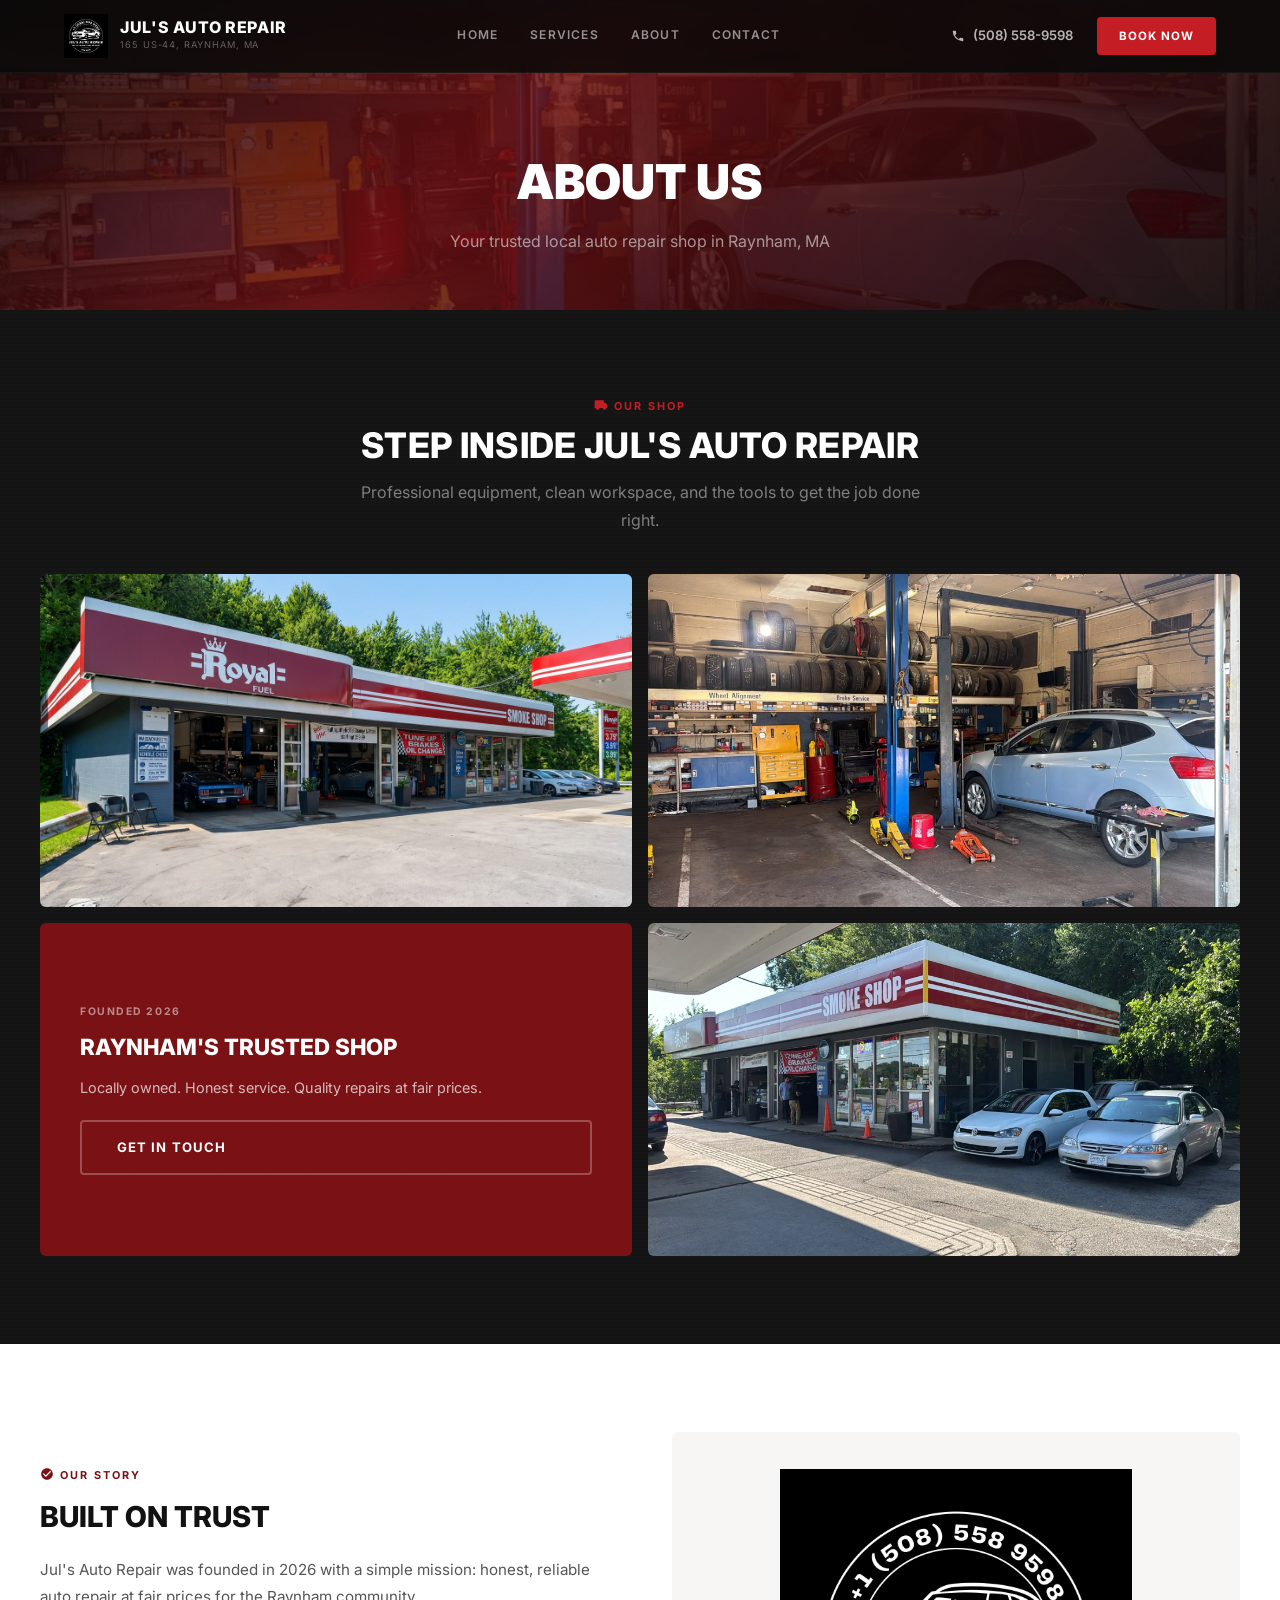
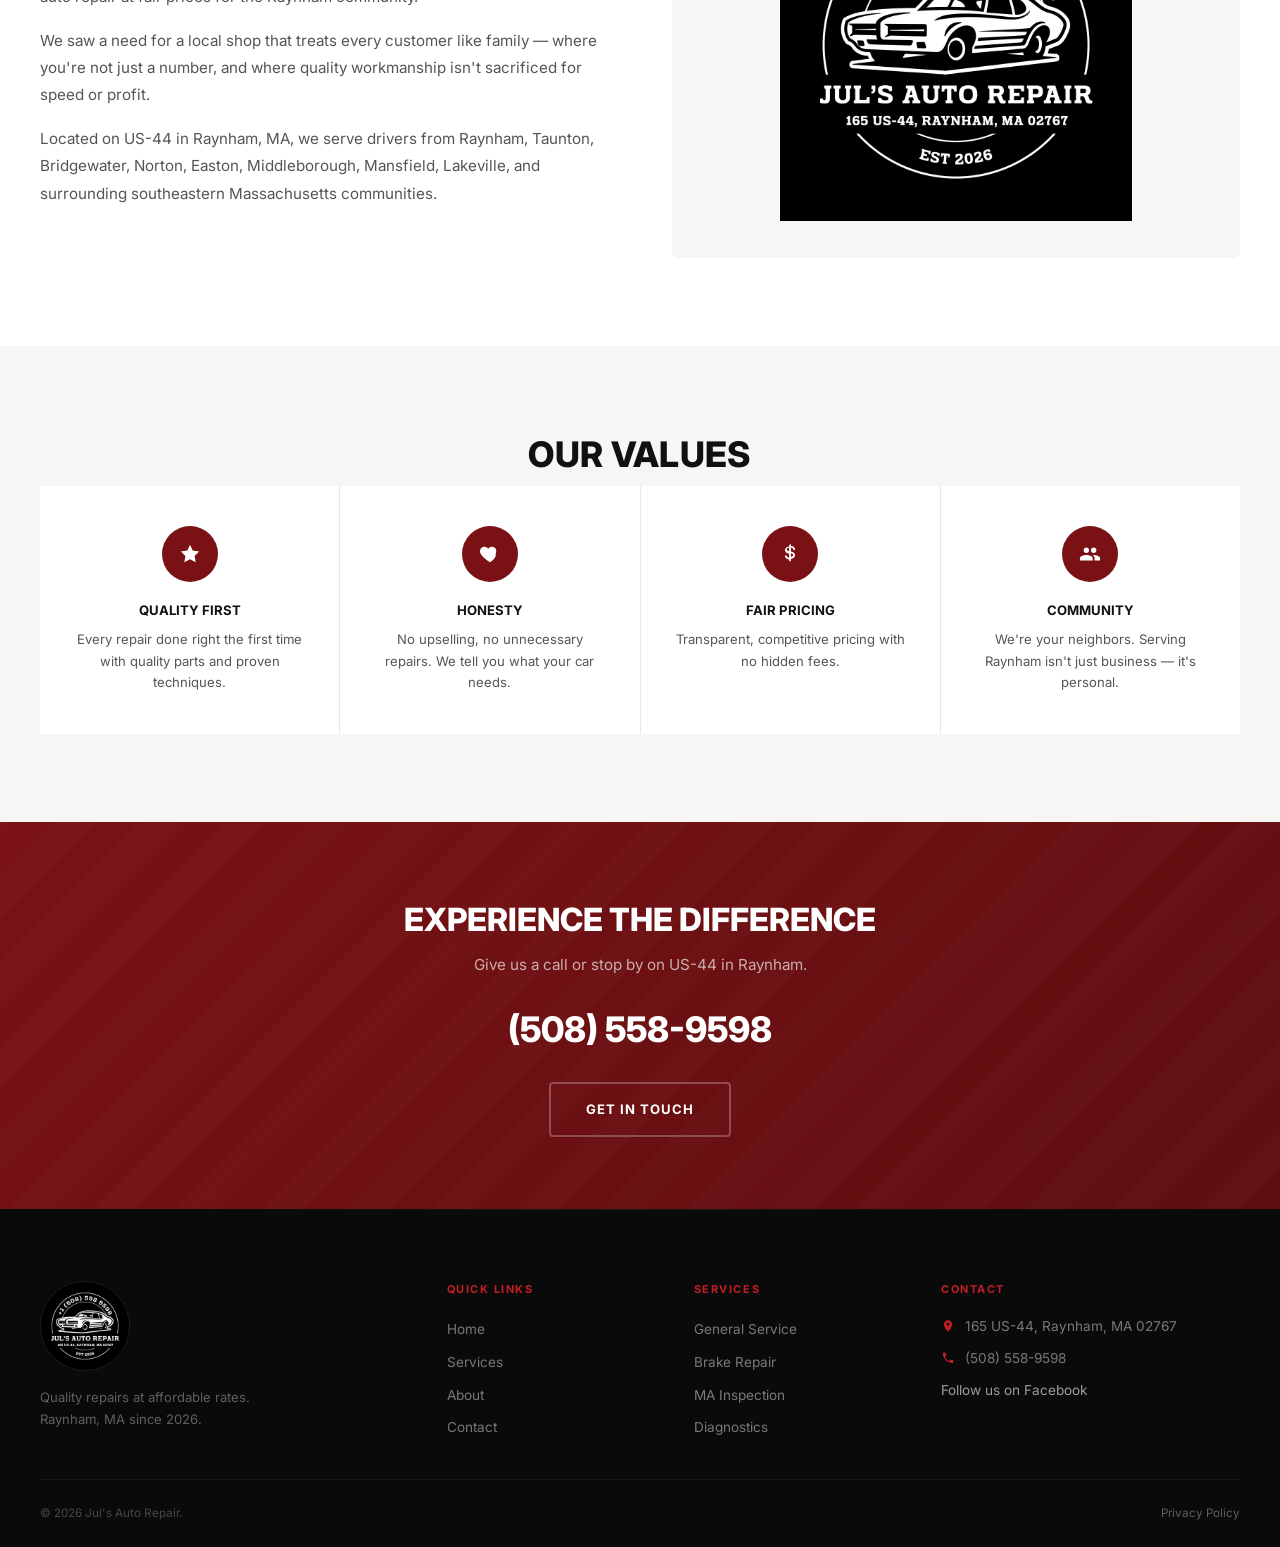
==== about.html @ 2173b18b "Major overhaul: premium hero with parallax+counters, garage vibes, rich animations, top-notch SEO wi" ====
<!DOCTYPE html>
<html lang="en">
<head>
  <meta charset="UTF-8">
  <meta name="viewport" content="width=device-width, initial-scale=1.0">
  <title>About Jul's Auto Repair — Locally Owned Auto Shop in Raynham, MA</title>
  <meta name="description" content="Meet Jul's Auto Repair — a locally owned auto repair shop in Raynham, MA. Quality workmanship, honest pricing, and dedicated service for Raynham, Taunton, Bridgewater & surrounding communities.">
  <meta name="robots" content="index, follow">
  <link rel="canonical" href="https://julsauto.com/about.html">
  <meta property="og:title" content="About Jul's Auto Repair — Locally Owned Auto Shop in Raynham, MA">
  <meta property="og:description" content="Locally owned auto repair shop in Raynham, MA. Quality workmanship, honest pricing, dedicated service.">
  <meta property="og:type" content="website">
  <meta property="og:url" content="https://julsauto.com/about.html">
  <meta property="og:image" content="https://julsauto.com/img/og-image.jpg">
  <link rel="stylesheet" href="css/style.css">
  <link rel="icon" type="image/png" sizes="32x32" href="img/favicon-32.png">
  <link rel="icon" type="image/png" sizes="512x512" href="img/favicon-512.png">
  <link rel="apple-touch-icon" href="img/apple-touch-icon.png">
</head>
<body>

<header class="hdr" id="hdr">
  <div class="hdr-in">
    <a href="/" class="hdr-logo">
      <img src="img/logo-simple.png" alt="Jul's Auto Repair — trusted auto repair shop in Raynham, MA">
      <div class="hdr-logo-text">
        <span class="hdr-logo-name">Jul's Auto Repair</span>
        <span class="hdr-logo-loc">165 US-44, Raynham, MA</span>
      </div>
    </a>
    <nav class="hdr-nav" id="nav"><a href="/">Home</a><a href="services.html">Services</a><a href="about.html">About</a><a href="contact.html">Contact</a></nav>
    <div class="hdr-right">
      <a href="tel:+15085589598" class="hdr-phone"><svg viewBox="0 0 24 24"><path d="M6.62 10.79a15.05 15.05 0 006.59 6.59l2.2-2.2a1 1 0 011.01-.24 11.36 11.36 0 003.58.57 1 1 0 011 1V20a1 1 0 01-1 1A17 17 0 013 4a1 1 0 011-1h3.5a1 1 0 011 1 11.36 11.36 0 00.57 3.58 1 1 0 01-.25 1.01l-2.2 2.2z"/></svg>(508) 558-9598</a>
      <a href="contact.html" class="hdr-cta">Book Now</a>
    </div>
    <button class="mob" id="mob" aria-label="Menu"><span></span><span></span><span></span></button>
  </div>
</header>

<section class="pg-hero"><div class="pg-hero-c"><h1>About Us</h1><p>Your trusted local auto repair shop in Raynham, MA</p></div></section>

<section class="sec sec-garage">
  <div class="sec-in">
    <span class="sec-label reveal" style="text-align:center;display:block"><svg viewBox="0 0 24 24" fill="currentColor" width="14" height="14" style="vertical-align:-2px;margin-right:6px"><path d="M20 8h-3V4H3c-1.1 0-2 .9-2 2v11h2c0 1.66 1.34 3 3 3s3-1.34 3-3h6c0 1.66 1.34 3 3 3s3-1.34 3-3h2v-5l-3-4z"/></svg>Our Shop</span>
    <h2 class="sec-t reveal" style="text-align:center;color:#fff">Step Inside Jul's Auto Repair</h2>
    <p class="sec-p reveal" style="text-align:center;margin-left:auto;margin-right:auto;color:rgba(255,255,255,.45)">Professional equipment, clean workspace, and the tools to get the job done right.</p>
    <div class="garage-showcase reveal" style="margin-top:2rem">
      <div class="garage-img"><img src="img/shop.png" alt="Jul's Auto Repair exterior — storefront on US-44 in Raynham, MA"></div>
      <div class="garage-img"><img src="img/interior.png" alt="Jul's Auto Repair interior — professional service bays with hydraulic lifts"></div>
      <div class="garage-card">
        <span class="garage-card-tag">Founded 2026</span>
        <h3>Raynham's Trusted Shop</h3>
        <p>Locally owned. Honest service. Quality repairs at fair prices.</p>
        <a href="contact.html" class="btn btn-w">Get in Touch</a>
      </div>
      <div class="garage-img"><img src="img/shop2.png" alt="Jul's Auto Repair customer service counter"></div>
    </div>
  </div>
</section>

<section class="sec">
  <div class="sec-in">
    <div class="abt-story">
      <div class="reveal">
        <span class="sec-label"><svg viewBox="0 0 24 24" fill="currentColor" width="14" height="14" style="vertical-align:-2px;margin-right:6px"><path d="M12 2C6.48 2 2 6.48 2 12s4.48 10 10 10 10-4.48 10-10S17.52 2 12 2zm-2 15l-5-5 1.41-1.41L10 14.17l7.59-7.59L19 8l-9 9z"/></svg>Our Story</span>
        <h2 style="font-size:1.8rem;font-weight:800;margin-bottom:1rem;text-transform:uppercase">Built on Trust</h2>
        <p>Jul's Auto Repair was founded in 2026 with a simple mission: honest, reliable auto repair at fair prices for the Raynham community.</p>
        <p>We saw a need for a local shop that treats every customer like family — where you're not just a number, and where quality workmanship isn't sacrificed for speed or profit.</p>
        <p>Located on US-44 in Raynham, MA, we serve drivers from Raynham, Taunton, Bridgewater, Norton, Easton, Middleborough, Mansfield, Lakeville, and surrounding southeastern Massachusetts communities.</p>
      </div>
      <div class="abt-img reveal"><img src="img/logo-simple.png" alt="Jul's Auto Repair Logo" style="opacity:1"></div>
    </div>
  </div>
</section>

<section class="sec sec-cr">
  <div class="sec-in">
    <h2 class="sec-t" style="text-align:center">Our Values</h2>
    <div class="vals">
      <div class="val reveal"><div class="val-ic"><svg viewBox="0 0 24 24" fill="currentColor"><path d="M12 2l2.9 6.26L22 9.27l-5 4.87 1.18 6.86L12 17.77l-6.18 3.23L7 14.14 2 9.27l7.1-1.01z"/></svg></div><h3>Quality First</h3><p>Every repair done right the first time with quality parts and proven techniques.</p></div>
      <div class="val reveal"><div class="val-ic"><svg viewBox="0 0 24 24" fill="currentColor"><path d="M12 21s-7.5-4.6-10.2-9.3C.2 8.6 1.5 5 5 4.2c2-.45 3.9.4 5 2.1 1.1-1.7 3-2.55 5-2.1 3.5.8 4.8 4.4 3.2 7.5C19.5 16.4 12 21 12 21z"/></svg></div><h3>Honesty</h3><p>No upselling, no unnecessary repairs. We tell you what your car needs.</p></div>
      <div class="val reveal"><div class="val-ic"><svg viewBox="0 0 24 24" fill="currentColor"><path d="M12 1a1 1 0 011 1v1.06c2.6.32 4.5 1.75 4.5 3.69 0 .55-.45 1-1 1s-1-.45-1-1c0-.9-1.08-1.7-2.5-1.94v4.4c2.6.5 4.5 1.9 4.5 4.04 0 2.24-2.1 3.7-4.5 4.03V19a1 1 0 01-2 0v-1.06c-2.6-.32-4.5-1.75-4.5-3.69a1 1 0 012 0c0 .9 1.08 1.7 2.5 1.94v-4.4c-2.6-.5-4.5-1.9-4.5-4.04C6.5 5.5 8.6 4.05 11 3.72V2.75c0-.42.34-.75.75-.75zm-1 4.03c-1.42.24-2.5 1.03-2.5 1.94 0 .87.9 1.5 2.5 1.87zm2 6.06v3.81c1.42-.24 2.5-1.03 2.5-1.94 0-.87-.9-1.5-2.5-1.87z"/></svg></div><h3>Fair Pricing</h3><p>Transparent, competitive pricing with no hidden fees.</p></div>
      <div class="val reveal"><div class="val-ic"><svg viewBox="0 0 24 24" fill="currentColor"><path d="M16 11c1.66 0 3-1.34 3-3s-1.34-3-3-3-3 1.34-3 3 1.34 3 3 3zm-8 0c1.66 0 3-1.34 3-3S9.66 5 8 5 5 6.34 5 8s1.34 3 3 3zm0 2c-2.33 0-7 1.17-7 3.5V19h14v-2.5c0-2.33-4.67-3.5-7-3.5zm8 0c-.29 0-.62.02-.97.05 1.16.84 1.97 1.97 1.97 3.45V19h6v-2.5c0-2.33-4.67-3.5-7-3.5z"/></svg></div><h3>Community</h3><p>We're your neighbors. Serving Raynham isn't just business — it's personal.</p></div>
    </div>
  </div>
</section>

<section class="cta">
  <h2>Experience the Difference</h2>
  <p>Give us a call or stop by on US-44 in Raynham.</p>
  <a href="tel:+15085589598" class="cta-tel">(508) 558-9598</a><br>
  <a href="contact.html" class="btn btn-w">Get in Touch</a>
</section>

<footer class="ftr">
  <div class="ftr-in">
    <div class="ftr-brand"><img src="img/logo-simple.png" alt="Jul's Auto Repair — trusted auto repair shop in Raynham, MA" style="height:90px;width:auto;margin-bottom:1rem"><p>Quality repairs at affordable rates. Raynham, MA since 2026.</p></div>
    <div class="ftr-col"><h4>Quick Links</h4><ul><li><a href="/">Home</a></li><li><a href="services.html">Services</a></li><li><a href="about.html">About</a></li><li><a href="contact.html">Contact</a></li></ul></div>
    <div class="ftr-col"><h4>Services</h4><ul><li><a href="services.html#general-service">General Service</a></li><li><a href="services.html#brakes">Brake Repair</a></li><li><a href="services.html#inspection">MA Inspection</a></li><li><a href="services.html#diagnostics">Diagnostics</a></li></ul></div>
    <div class="ftr-col"><h4>Contact</h4>
      <div class="ftr-info"><svg viewBox="0 0 24 24"><path d="M12 2C8.13 2 5 5.13 5 9c0 5.25 7 13 7 13s7-7.75 7-13c0-3.87-3.13-7-7-7zm0 9.5a2.5 2.5 0 110-5 2.5 2.5 0 010 5z"/></svg><span>165 US-44, Raynham, MA 02767</span></div>
      <div class="ftr-info"><svg viewBox="0 0 24 24"><path d="M6.62 10.79a15.05 15.05 0 006.59 6.59l2.2-2.2a1 1 0 011.01-.24 11.36 11.36 0 003.58.57 1 1 0 011 1V20a1 1 0 01-1 1A17 17 0 013 4a1 1 0 011-1h3.5a1 1 0 011 1 11.36 11.36 0 00.57 3.58 1 1 0 01-.25 1.01l-2.2 2.2z"/></svg><span><a href="tel:+15085589598">(508) 558-9598</a></span></div>
      <div class="ftr-info"><a href="https://www.facebook.com/share/1HEaFSoUfP/?mibextid=wwXIfr" target="_blank" rel="noopener" style="color:rgba(255,255,255,.6);text-decoration:none;font-size:.85rem">Follow us on Facebook</a></div>
    </div>
  </div>
  <div class="ftr-btm"><span>&copy; 2026 Jul's Auto Repair.</span><a href="privacy.html">Privacy Policy</a></div>
</footer>
<script src="js/main.js"></script>
</body>
</html>
---- css/style.css ----
@import url('https://fonts.googleapis.com/css2?family=Inter:wght@400;500;600;700;800;900&display=swap');

*,*::before,*::after{margin:0;padding:0;box-sizing:border-box}
html{scroll-behavior:smooth;scroll-padding-top:72px}
body{font-family:'Inter',-apple-system,BlinkMacSystemFont,'Segoe UI',sans-serif;color:#111;line-height:1.6;-webkit-font-smoothing:antialiased;background:#fff}

:root{
  --m:#7A1215;
  --md:#5E0E10;
  --ml:#C41E24;
  --bl:#0A0A0A;
  --w:#FFFFFF;
  --cr:#F7F6F4;
  --gy:#E8E8E8;
  --t1:#111111;
  --t2:#555555;
  --t3:#888888;
}

img{max-width:100%;height:auto;display:block}
a{color:inherit;text-decoration:none}
ul{list-style:none}

/* ── ANIMATIONS ── */
@keyframes fadeUp{from{opacity:0;transform:translateY(28px)}to{opacity:1;transform:translateY(0)}}
@keyframes fadeIn{from{opacity:0}to{opacity:1}}
@keyframes heroSlideUp{from{opacity:0;transform:translateY(40px)}to{opacity:1;transform:translateY(0)}}

.anim-in{opacity:0;transform:translateY(40px);animation:heroSlideUp .8s cubic-bezier(.16,1,.3,1) forwards}
.anim-in:nth-child(1){animation-delay:.2s}
.anim-in:nth-child(2){animation-delay:.35s}
.anim-in:nth-child(3){animation-delay:.5s}
.anim-in:nth-child(4){animation-delay:.65s}
.anim-in:nth-child(5){animation-delay:.8s}

.reveal{opacity:0;transform:translateY(32px);transition:opacity .8s cubic-bezier(.16,1,.3,1),transform .8s cubic-bezier(.16,1,.3,1)}
.reveal.in{opacity:1;transform:translateY(0)}
.svc-list .svc-row.reveal:nth-child(1),.safe-grid .safe-card.reveal:nth-child(1),.svc-grid .svc-card.reveal:nth-child(1),.why-grid .why-card.reveal:nth-child(1),.vals .val.reveal:nth-child(1){transition-delay:0ms}
.svc-list .svc-row.reveal:nth-child(2),.safe-grid .safe-card.reveal:nth-child(2),.svc-grid .svc-card.reveal:nth-child(2),.why-grid .why-card.reveal:nth-child(2),.vals .val.reveal:nth-child(2){transition-delay:80ms}
.svc-list .svc-row.reveal:nth-child(3),.safe-grid .safe-card.reveal:nth-child(3),.svc-grid .svc-card.reveal:nth-child(3),.why-grid .why-card.reveal:nth-child(3),.vals .val.reveal:nth-child(3){transition-delay:160ms}
.svc-list .svc-row.reveal:nth-child(4),.safe-grid .safe-card.reveal:nth-child(4),.svc-grid .svc-card.reveal:nth-child(4),.why-grid .why-card.reveal:nth-child(4),.vals .val.reveal:nth-child(4){transition-delay:240ms}
.svc-list .svc-row.reveal:nth-child(5),.svc-grid .svc-card.reveal:nth-child(5){transition-delay:320ms}
.svc-list .svc-row.reveal:nth-child(6),.svc-grid .svc-card.reveal:nth-child(6){transition-delay:400ms}
.svc-list .svc-row.reveal:nth-child(7),.svc-grid .svc-card.reveal:nth-child(7){transition-delay:480ms}
.svc-grid .svc-card.reveal:nth-child(8){transition-delay:560ms}
.svc-grid .svc-card.reveal:nth-child(9){transition-delay:640ms}
.svc-grid .svc-card.reveal:nth-child(10){transition-delay:720ms}
.area.reveal:nth-child(n){transition-delay:calc(var(--i,0)*60ms)}

/* ── SECTION DIVIDER ── */
.sec-divider{width:100%;height:1px;background:linear-gradient(90deg,transparent 0%,var(--ml) 50%,transparent 100%);opacity:.15}

/* ── HEADER ── */
.hdr{position:fixed;top:0;left:0;right:0;z-index:1000;background:rgba(10,10,10,.9);backdrop-filter:blur(16px) saturate(180%);border-bottom:1px solid rgba(255,255,255,.04);transition:all .4s cubic-bezier(.4,0,.2,1)}
.hdr.scrolled{background:rgba(10,10,10,.97);box-shadow:0 4px 30px rgba(0,0,0,.5);border-bottom-color:rgba(255,255,255,.06)}
.hdr-in{max-width:1200px;margin:0 auto;padding:0 1.5rem;display:flex;align-items:center;justify-content:space-between;height:72px}
.hdr-logo{display:flex;align-items:center;gap:.75rem;text-decoration:none}
.hdr-logo img{height:44px;width:auto}
.hdr-logo-text{display:flex;flex-direction:column}
.hdr-logo-name{font-size:1rem;font-weight:800;color:var(--w);text-transform:uppercase;letter-spacing:.04em;line-height:1.1}
.hdr-logo-loc{font-size:.58rem;color:rgba(255,255,255,.35);text-transform:uppercase;letter-spacing:.1em;margin-top:2px}
.hdr-nav{display:flex;align-items:center;gap:2rem}
.hdr-nav a{position:relative;color:rgba(255,255,255,.55);font-size:.75rem;font-weight:600;text-transform:uppercase;letter-spacing:.1em;transition:color .25s;padding-bottom:2px;text-decoration:none}
.hdr-nav a::after{content:'';position:absolute;left:0;bottom:0;width:0;height:1.5px;background:var(--ml);transition:width .3s ease}
.hdr-nav a:hover{color:var(--w)}
.hdr-nav a:hover::after{width:100%}
.hdr-right{display:flex;align-items:center;gap:1.5rem}
.hdr-phone{display:flex;align-items:center;gap:.5rem;color:rgba(255,255,255,.7);font-weight:600;font-size:.82rem;transition:color .25s;text-decoration:none}
.hdr-phone:hover{color:var(--w)}
.hdr-phone svg{width:14px;height:14px;fill:currentColor}
.hdr-cta{background:var(--ml);color:var(--w);padding:.6rem 1.4rem;border-radius:4px;font-size:.72rem;font-weight:700;text-transform:uppercase;letter-spacing:.08em;text-decoration:none;transition:all .25s;position:relative;overflow:hidden}
.hdr-cta::before{content:'';position:absolute;top:0;left:-100%;width:100%;height:100%;background:linear-gradient(90deg,transparent,rgba(255,255,255,.15),transparent);transition:left .5s}
.hdr-cta:hover{background:#a8181d;box-shadow:0 4px 20px rgba(196,30,36,.4)}
.hdr-cta:hover::before{left:100%}
.mob{display:none;background:none;border:none;cursor:pointer;padding:.5rem}
.mob span{display:block;width:22px;height:2px;background:var(--w);margin:5px 0;transition:.3s}

/* ── HERO ── */
.hero{position:relative;min-height:100vh;display:flex;flex-direction:column;justify-content:center;padding:120px 1.5rem 0;overflow:hidden}
.hero-bg{position:absolute;inset:0;z-index:0}
.hero-overlay{position:absolute;inset:0;z-index:1;background:linear-gradient(100deg,rgba(10,10,10,.96) 0%,rgba(10,10,10,.9) 35%,rgba(10,10,10,.5) 65%,rgba(10,10,10,.3) 100%)}
.hero-c{position:relative;z-index:2;max-width:1200px;margin:0 auto;width:100%;display:grid;grid-template-columns:1.2fr 1fr;gap:4rem;align-items:center}
.hero-tag{display:inline-flex;align-items:center;gap:.5rem;font-size:.68rem;font-weight:700;text-transform:uppercase;letter-spacing:.2em;color:var(--ml);margin-bottom:1.25rem;padding:.45rem .9rem;border:1px solid rgba(196,30,36,.25);border-radius:2px;background:rgba(196,30,36,.06)}
.hero-tag svg{color:#22c55e}
.hero h1{font-size:clamp(3rem,6vw,4.8rem);font-weight:900;text-transform:uppercase;line-height:.92;color:var(--w);margin-bottom:1.5rem;letter-spacing:-.03em}
.hero-line{width:50px;height:3px;background:var(--ml);margin-bottom:1.5rem;border-radius:2px}
.hero-left p{font-size:1.05rem;color:rgba(255,255,255,.55);line-height:1.75;max-width:440px;margin-bottom:2.25rem}
.hero-btns{display:flex;gap:1rem;flex-wrap:wrap}
.hero-card{background:rgba(255,255,255,.04);backdrop-filter:blur(20px) saturate(150%);border:1px solid rgba(255,255,255,.07);border-radius:6px;padding:2rem 1.75rem;display:flex;flex-direction:column;gap:1.25rem;position:relative}
.hero-card::before{content:'';position:absolute;top:0;left:0;right:0;height:1px;background:linear-gradient(90deg,transparent,rgba(255,255,255,.1),transparent)}
.hero-card-row{display:flex;align-items:flex-start;gap:1rem}
.hero-card-row svg{width:18px;height:18px;fill:var(--ml);flex-shrink:0;margin-top:3px;opacity:.9}
.hero-card-label{display:block;font-size:.6rem;font-weight:700;text-transform:uppercase;letter-spacing:.12em;color:rgba(255,255,255,.35);margin-bottom:.2rem}
.hero-card-val{font-size:.88rem;color:rgba(255,255,255,.9);font-weight:600}

/* ── HERO STATS BAR ── */
.hero-stats{position:relative;z-index:2;max-width:1200px;margin:3rem auto 0;width:100%;display:flex;align-items:center;gap:2.5rem;padding:1.5rem 2rem;background:rgba(255,255,255,.04);backdrop-filter:blur(10px);border:1px solid rgba(255,255,255,.06);border-radius:6px}
.hero-stat{display:flex;flex-direction:column;align-items:center;text-align:center}
.hero-stat-num{font-size:2rem;font-weight:900;color:var(--w);line-height:1}
.hero-stat-plus{font-size:1.2rem;font-weight:700;color:var(--ml)}
.hero-stat-lbl{font-size:.7rem;font-weight:600;text-transform:uppercase;letter-spacing:.1em;color:rgba(255,255,255,.4);margin-top:.25rem}
.hero-stat-divider{width:1px;height:40px;background:rgba(255,255,255,.08)}

/* ── BUTTONS ── */
.btn{position:relative;display:inline-flex;align-items:center;gap:.5rem;padding:.95rem 2.2rem;font-size:.82rem;font-weight:700;text-transform:uppercase;letter-spacing:.08em;border-radius:4px;border:2px solid transparent;cursor:pointer;transition:all .3s cubic-bezier(.4,0,.2,1);font-family:inherit;overflow:hidden}
.btn::before{content:'';position:absolute;top:0;left:-100%;width:100%;height:100%;background:linear-gradient(90deg,transparent,rgba(255,255,255,.12),transparent);transition:left .5s}
.btn:hover{transform:translateY(-2px)}
.btn:hover::before{left:100%}
.btn-r{background:var(--ml);color:var(--w);border-color:var(--ml)}
.btn-r:hover{background:#a8181d;border-color:#a8181d;box-shadow:0 8px 30px rgba(196,30,36,.4)}
.btn-outline{background:transparent;color:var(--w);border-color:rgba(255,255,255,.25)}
.btn-outline:hover{background:var(--w);color:var(--bl);border-color:var(--w);box-shadow:0 8px 30px rgba(255,255,255,.15)}
.btn-g{background:var(--ml);color:var(--w);border-color:var(--ml)}
.btn-g:hover{background:#a8181d;border-color:#a8181d;box-shadow:0 8px 30px rgba(196,30,36,.4)}
.btn-w{background:transparent;color:var(--w);border-color:rgba(255,255,255,.25)}
.btn-w:hover{background:var(--w);color:var(--bl);border-color:var(--w);box-shadow:0 8px 30px rgba(255,255,255,.15)}
.btn-m{background:var(--m);color:var(--w);border-color:var(--m)}
.btn-m:hover{background:var(--md);border-color:var(--md);box-shadow:0 8px 24px rgba(122,18,21,.4)}
.btn-bl{background:var(--bl);color:var(--w);border-color:var(--bl)}
.btn-bl:hover{background:#1a1a1a;border-color:#1a1a1a;box-shadow:0 8px 24px rgba(0,0,0,.3)}

/* ── SECTIONS ── */
.sec{padding:5.5rem 1.5rem}
.sec-cr{background:var(--cr)}
.sec-bl{background:var(--bl);color:var(--w)}
.sec-garage{background:#141414;color:var(--w);position:relative}
.sec-garage::before{content:'';position:absolute;inset:0;background:repeating-linear-gradient(0deg,transparent,transparent 2px,rgba(255,255,255,.008) 2px,rgba(255,255,255,.008) 4px);pointer-events:none}
.sec-garage::after{content:'';position:absolute;inset:0;background:repeating-linear-gradient(135deg,transparent,transparent 30px,rgba(196,30,36,.008) 30px,rgba(196,30,36,.008) 32px);pointer-events:none}
.sec-in{max-width:1200px;margin:0 auto}
.sec-label{font-size:.68rem;font-weight:700;text-transform:uppercase;letter-spacing:.18em;color:var(--m);margin-bottom:.6rem;display:block}
.sec-bl .sec-label,.sec-garage .sec-label{color:var(--ml)}
.sec-t{font-size:clamp(1.6rem,3vw,2.2rem);font-weight:800;text-transform:uppercase;letter-spacing:.01em;line-height:1.15;margin-bottom:.75rem}
.sec-p{font-size:1rem;color:var(--t2);max-width:560px;line-height:1.75;margin-bottom:2.5rem}
.sec-bl .sec-p,.sec-garage .sec-p{color:rgba(255,255,255,.5)}

/* ── SERVICES ── */
.svc-grid{display:grid;grid-template-columns:repeat(auto-fill,minmax(280px,1fr));gap:1.25rem}
.svc-card{background:var(--w);border:1px solid var(--gy);border-radius:6px;padding:2rem;transition:transform .35s cubic-bezier(.4,0,.2,1),box-shadow .35s,border-color .3s;position:relative;overflow:hidden}
.svc-card::before{content:'';position:absolute;top:0;left:0;width:3px;height:100%;background:var(--ml);transform:scaleY(0);transform-origin:top;transition:transform .35s cubic-bezier(.4,0,.2,1)}
.svc-card:hover{transform:translateY(-6px);box-shadow:0 16px 40px rgba(0,0,0,.1);border-color:var(--m)}
.svc-card:hover::before{transform:scaleY(1)}
.svc-num{font-size:.62rem;font-weight:800;color:var(--m);letter-spacing:.12em;margin-bottom:.75rem;display:block}
.svc-card h3{font-size:.95rem;font-weight:700;text-transform:uppercase;letter-spacing:.04em;margin-bottom:.6rem;color:var(--t1)}
.svc-card p{font-size:.85rem;color:var(--t2);line-height:1.7}

/* ── SERVICE ROW DESCRIPTIONS ── */
.svc-desc{font-size:.78rem;color:var(--t3);margin-top:.15rem;line-height:1.4}

/* ── SERVICES 2-COL (icon list + promo) ── */
.svc-2col{display:grid;grid-template-columns:1.15fr 1fr;gap:2rem;align-items:stretch}
.svc-list{background:var(--w);border:1px solid var(--gy);border-radius:6px;overflow:hidden}
.svc-row{display:flex;align-items:center;gap:1rem;padding:1.15rem 1.5rem;border-bottom:1px solid var(--gy);transition:all .25s}
.svc-row:last-child{border-bottom:none}
.svc-row:hover{background:var(--cr);padding-left:2rem}
.svc-ic{width:40px;height:40px;border-radius:50%;background:var(--cr);color:var(--m);display:flex;align-items:center;justify-content:center;flex-shrink:0;transition:all .3s cubic-bezier(.4,0,.2,1)}
.svc-row:hover .svc-ic{background:var(--m);color:var(--w);transform:scale(1.1) rotate(-8deg)}
.svc-ic svg{width:18px;height:18px}
.svc-row h3{font-size:.9rem;font-weight:700;text-transform:uppercase;letter-spacing:.04em;color:var(--t1)}

/* ── SAFETY & REPAIR ── */
.safe-grid{display:grid;grid-template-columns:repeat(3,1fr);gap:1.5rem}
.safe-card{background:var(--w);border:1px solid var(--gy);border-radius:6px;padding:2.75rem 1.5rem 2.25rem;text-align:center;position:relative;overflow:hidden;transition:transform .35s cubic-bezier(.4,0,.2,1),box-shadow .35s}
.safe-card::before{content:'';position:absolute;top:0;left:50%;transform:translateX(-50%);width:40px;height:3px;background:var(--ml);border-radius:0 0 4px 4px;transition:width .35s}
.safe-card:hover{transform:translateY(-8px);box-shadow:0 20px 50px rgba(0,0,0,.12)}
.safe-card:hover::before{width:60px}
.safe-card p{font-size:.82rem;color:var(--t2);line-height:1.5;margin-top:.5rem}
.safe-ic{width:64px;height:64px;border:2px solid var(--m);border-radius:50%;display:flex;align-items:center;justify-content:center;margin:0 auto 1.25rem;color:var(--m);transition:all .35s cubic-bezier(.4,0,.2,1)}
.safe-card:hover .safe-ic{background:var(--m);color:var(--w);transform:rotate(12deg) scale(1.08)}
.safe-ic svg{width:26px;height:26px}
.safe-card h3{font-weight:800;text-transform:uppercase;letter-spacing:.06em;font-size:.92rem}

/* ── PROMO ── */
.promo{background:linear-gradient(135deg,var(--m) 0%,var(--md) 100%);border-radius:6px;padding:3.5rem 2rem;text-align:center;color:var(--w);position:relative;overflow:hidden;height:100%;display:flex;align-items:center;justify-content:center}
.promo::before{content:'';position:absolute;inset:0;background:repeating-linear-gradient(-45deg,transparent,transparent 20px,rgba(255,255,255,.015) 20px,rgba(255,255,255,.015) 40px)}
.promo::after{content:'';position:absolute;top:-50%;right:-50%;width:100%;height:100%;background:radial-gradient(circle,rgba(255,255,255,.04) 0%,transparent 70%);pointer-events:none}
.promo-c{position:relative;z-index:1}
.promo-tag{display:inline-block;border:1px solid rgba(255,255,255,.3);color:var(--w);padding:.3rem 1rem;border-radius:50px;font-size:.62rem;font-weight:700;text-transform:uppercase;letter-spacing:.14em;margin-bottom:1rem}
.promo h2{font-size:clamp(1.4rem,3vw,1.9rem);font-weight:800;text-transform:uppercase;margin-bottom:.25rem}
.promo-sub{font-size:1rem;opacity:.75;margin-bottom:.5rem}
.promo-price{font-size:clamp(3rem,6vw,4.5rem);font-weight:900;line-height:1;margin:.5rem 0}
.promo-price small{font-size:.35em;vertical-align:super;font-weight:600;opacity:.65}
.promo-note{font-size:.82rem;opacity:.45}

/* ── ABOUT ── */
.abt-grid{display:grid;grid-template-columns:1fr 1.2fr;gap:4rem;align-items:center}
.abt-logo{text-align:center}
.abt-logo img{max-width:260px;margin:0 auto}
.abt-txt h3{font-size:1.5rem;font-weight:800;margin-bottom:1rem;text-transform:uppercase}
.abt-txt p{color:var(--t2);margin-bottom:1rem;line-height:1.75;font-size:.95rem}

/* ── AREAS ── */
.areas{display:grid;grid-template-columns:repeat(auto-fill,minmax(170px,1fr));gap:.5rem}
.area{background:var(--w);border:1px solid var(--gy);padding:.8rem 1rem;font-size:.85rem;font-weight:600;display:flex;align-items:center;gap:.5rem;transition:all .25s;border-radius:4px}
.area:hover{border-color:var(--m);transform:translateY(-1px);box-shadow:0 4px 12px rgba(0,0,0,.06)}
.area svg{width:14px;height:14px;fill:var(--m);flex-shrink:0}

/* ── WHY ── */
.why-grid{display:grid;grid-template-columns:repeat(auto-fill,minmax(250px,1fr));gap:1px;background:rgba(255,255,255,.08)}
.why-card{background:rgba(255,255,255,.04);padding:2.5rem 2rem;text-align:center;transition:transform .35s cubic-bezier(.4,0,.2,1),background .35s}
.why-card:hover{transform:translateY(-8px);background:rgba(255,255,255,.07)}
.why-icon{width:56px;height:56px;background:rgba(255,255,255,.9);color:var(--m);border-radius:50%;display:flex;align-items:center;justify-content:center;margin:0 auto 1.1rem;transition:all .35s cubic-bezier(.4,0,.2,1)}
.why-card:hover .why-icon{background:var(--ml);color:var(--w);transform:rotate(-10deg) scale(1.1)}
.why-icon svg{width:22px;height:22px}
.why-card h3{font-size:.82rem;font-weight:700;text-transform:uppercase;letter-spacing:.07em;margin-bottom:.5rem}
.why-card p{font-size:.82rem;opacity:.5;line-height:1.6}

/* ── CTA ── */
.cta{background:linear-gradient(135deg,var(--m) 0%,var(--md) 100%);text-align:center;padding:4.5rem 1.5rem;color:var(--w);position:relative;overflow:hidden}
.cta::before{content:'';position:absolute;inset:0;background:repeating-linear-gradient(-45deg,transparent,transparent 30px,rgba(255,255,255,.015) 30px,rgba(255,255,255,.015) 60px)}
.cta h2{font-size:clamp(1.3rem,3vw,2rem);font-weight:800;text-transform:uppercase;margin-bottom:.5rem;position:relative}
.cta p{opacity:.65;margin-bottom:1.5rem;font-size:.95rem;position:relative}
.cta-tel{font-size:clamp(1.5rem,3vw,2.2rem);font-weight:800;color:var(--w);text-decoration:none;display:inline-block;margin-bottom:1.5rem;transition:transform .25s;position:relative}
.cta-tel:hover{text-decoration:underline;transform:scale(1.03)}

/* ── FAQ ── */
.faq{max-width:760px;margin:0 auto}
.faq-i{border-bottom:1px solid var(--gy)}
.faq-q{width:100%;background:none;border:none;padding:1.15rem 0;font-family:inherit;font-size:.9rem;font-weight:600;text-align:left;cursor:pointer;display:flex;justify-content:space-between;align-items:center;color:var(--t1);transition:color .2s}
.faq-q:hover{color:var(--m)}
.faq-q::after{content:'+';font-size:1.5rem;font-weight:300;color:var(--m);transition:transform .3s;flex-shrink:0;margin-left:1rem}
.faq-i.on .faq-q::after{content:'\2212';transform:rotate(180deg)}
.faq-a{max-height:0;overflow:hidden;transition:max-height .4s cubic-bezier(.4,0,.2,1)}
.faq-a p{padding:0 0 1.1rem;color:var(--t2);font-size:.88rem;line-height:1.75}
.faq-i.on .faq-a{max-height:200px}

/* ── FOOTER ── */
.ftr{background:var(--bl);color:var(--w);padding:4.5rem 1.5rem 1.5rem;position:relative}
.ftr::before{content:'';position:absolute;top:0;left:0;right:0;height:1px;background:linear-gradient(90deg,transparent,rgba(255,255,255,.06),transparent)}
.ftr-in{max-width:1200px;margin:0 auto;display:grid;grid-template-columns:1.8fr 1fr 1fr 1.5fr;gap:3rem}
.ftr-brand img{height:60px;width:60px;border-radius:50%;object-fit:cover;margin-bottom:1rem;border:1px solid rgba(255,255,255,.08)}
.ftr-brand p{font-size:.82rem;color:rgba(255,255,255,.35);line-height:1.65;max-width:260px}
.ftr-col h4{font-size:.68rem;font-weight:700;text-transform:uppercase;letter-spacing:.14em;margin-bottom:1.1rem;color:var(--ml)}
.ftr-col li{margin-bottom:.45rem}
.ftr-col a{color:rgba(255,255,255,.45);font-size:.85rem;transition:color .25s}
.ftr-col a:hover{color:var(--w)}
.ftr-info{display:flex;align-items:flex-start;gap:.6rem;margin-bottom:.65rem;font-size:.85rem;color:rgba(255,255,255,.45)}
.ftr-info svg{width:14px;height:14px;fill:var(--ml);flex-shrink:0;margin-top:3px}
.ftr-btm{max-width:1200px;margin:2rem auto 0;padding-top:1.5rem;border-top:1px solid rgba(255,255,255,.06);display:flex;justify-content:space-between;align-items:center;font-size:.73rem;color:rgba(255,255,255,.25)}
.ftr-btm a{color:rgba(255,255,255,.35);text-decoration:none;transition:color .25s}
.ftr-btm a:hover{color:var(--w)}

/* ── PAGE HERO ── */
.pg-hero{background:linear-gradient(135deg,rgba(20,5,5,.88) 0%,rgba(122,18,21,.82) 40%,rgba(10,3,4,.92) 100%),url('../img/interior.png') center/cover no-repeat;padding:9rem 1.5rem 3.5rem;text-align:center;color:var(--w);position:relative}
.pg-hero::before{content:'';position:absolute;inset:0;background:rgba(0,0,0,.1)}
.pg-hero-c{position:relative;z-index:1}
.pg-hero h1{font-size:clamp(2rem,4vw,3rem);font-weight:900;text-transform:uppercase}
.pg-hero p{color:rgba(255,255,255,.55);margin-top:.5rem;font-size:1rem}

/* ── CONTACT ── */
.ct-grid{display:grid;grid-template-columns:1fr 1fr;gap:3rem}
.ct-form{display:flex;flex-direction:column;gap:1rem}
.fg label{display:block;font-size:.72rem;font-weight:700;text-transform:uppercase;letter-spacing:.07em;margin-bottom:.35rem;color:var(--t1)}
.fg input,.fg textarea,.fg select{width:100%;padding:.8rem 1rem;border:1px solid var(--gy);border-radius:6px;font-family:inherit;font-size:.9rem;transition:all .25s;background:var(--w)}
.fg input:focus,.fg textarea:focus,.fg select:focus{outline:none;border-color:var(--m);box-shadow:0 0 0 3px rgba(196,30,36,.08)}
.fg textarea{resize:vertical;min-height:110px}
.ct-info{background:var(--cr);padding:2rem;border-radius:6px}
.ct-info h3{font-size:1.05rem;font-weight:700;text-transform:uppercase;margin-bottom:1.25rem;letter-spacing:.02em}
.info-i{display:flex;align-items:flex-start;gap:.75rem;margin-bottom:1rem}
.info-ic{width:38px;height:38px;background:var(--m);color:var(--w);border-radius:6px;display:flex;align-items:center;justify-content:center;flex-shrink:0;transition:all .25s}
.info-ic svg{width:16px;height:16px}
.info-i:hover .info-ic{background:var(--bl);transform:scale(1.08)}
.info-i h4{font-size:.68rem;font-weight:700;text-transform:uppercase;letter-spacing:.09em;color:var(--t3);margin-bottom:.15rem}
.info-i p{font-weight:600;font-size:.88rem}
.info-i a{color:var(--t1);transition:color .2s}
.info-i a:hover{color:var(--m)}
.map{margin-top:1.25rem;border-radius:6px;overflow:hidden;border:1px solid var(--gy)}
.map iframe{width:100%;height:240px;border:0;display:block}

/* ── PRIVACY ── */
.pv{max-width:760px;margin:0 auto}
.pv h2{font-size:1.3rem;font-weight:700;margin:2rem 0 .75rem}
.pv p{color:var(--t2);line-height:1.8;margin-bottom:1rem;font-size:.92rem}
.pv ul{color:var(--t2);margin:.5rem 0 1rem 1.5rem;line-height:1.8;font-size:.92rem}

/* ── CAROUSEL ── */
.carousel{position:relative;overflow:hidden;border-radius:6px}
.carousel-track{display:flex;transition:transform .6s cubic-bezier(.4,0,.2,1)}
.carousel-track img{width:100%;flex-shrink:0;height:400px;object-fit:cover}
.carousel-btn{position:absolute;top:50%;transform:translateY(-50%);background:rgba(0,0,0,.55);color:#fff;border:none;width:42px;height:42px;border-radius:50%;cursor:pointer;font-size:1.1rem;display:flex;align-items:center;justify-content:center;transition:all .25s;z-index:2;backdrop-filter:blur(4px)}
.carousel-btn:hover{background:var(--ml);transform:translateY(-50%) scale(1.08)}
.carousel-prev{left:14px}
.carousel-next{right:14px}
.carousel-dots{position:absolute;bottom:16px;left:50%;transform:translateX(-50%);display:flex;gap:8px;z-index:2}
.carousel-dot{width:8px;height:8px;border-radius:50%;background:rgba(255,255,255,.35);border:none;cursor:pointer;transition:all .25s}
.carousel-dot.active{background:var(--ml);transform:scale(1.2)}

/* ── ABOUT PAGE ── */
.abt-story{display:grid;grid-template-columns:1fr 1fr;gap:4rem;align-items:center}
.abt-img{background:var(--cr);border-radius:6px;aspect-ratio:4/3;display:flex;align-items:center;justify-content:center;padding:2rem}
.abt-img img{max-width:70%;opacity:.6}
.abt-story h2{font-size:1.8rem;font-weight:800;margin-bottom:1rem;text-transform:uppercase}
.abt-story p{color:var(--t2);line-height:1.8;margin-bottom:1rem;font-size:.95rem}
.vals{display:grid;grid-template-columns:repeat(auto-fill,minmax(240px,1fr));gap:1px;background:var(--gy)}
.val{background:var(--w);padding:2.5rem 2rem;text-align:center;transition:transform .35s cubic-bezier(.4,0,.2,1),box-shadow .35s}
.val:hover{transform:translateY(-6px);box-shadow:0 16px 40px rgba(0,0,0,.1)}
.val-ic{width:56px;height:56px;background:var(--m);color:var(--w);border-radius:50%;display:flex;align-items:center;justify-content:center;margin:0 auto 1.1rem;transition:all .35s cubic-bezier(.4,0,.2,1)}
.val-ic svg{width:22px;height:22px}
.val:hover .val-ic{background:var(--bl);transform:rotate(-10deg) scale(1.1)}
.val h3{font-size:.82rem;font-weight:700;text-transform:uppercase;margin-bottom:.5rem}
.val p{font-size:.82rem;color:var(--t2);line-height:1.65}

/* ── GARAGE SHOWCASE ── */
.garage-showcase{display:grid;grid-template-columns:1fr 1fr;gap:1rem;margin-top:2rem}
.garage-img{border-radius:6px;overflow:hidden}
.garage-img img{width:100%;height:100%;object-fit:cover;transition:transform .5s,filter .5s}
.garage-img:hover img{transform:scale(1.03);filter:brightness(1.1)}
.garage-card{background:var(--m);border-radius:6px;padding:2.5rem;color:#fff;display:flex;flex-direction:column;justify-content:center}
.garage-card-tag{font-size:.65rem;font-weight:700;text-transform:uppercase;letter-spacing:.15em;opacity:.5;margin-bottom:.5rem;display:block}
.garage-card h3{font-size:1.4rem;font-weight:800;text-transform:uppercase;margin-bottom:.75rem}
.garage-card p{font-size:.9rem;opacity:.7;line-height:1.6;margin-bottom:1.25rem}

/* ── GARAGE GALLERY ── */
.garage-grid{display:grid;grid-template-columns:1fr 1fr;gap:1rem}
.garage-grid img{width:100%;height:100%;object-fit:cover;border-radius:6px;transition:transform .4s,filter .4s}
.garage-grid img:hover{transform:scale(1.02);filter:brightness(1.1)}

/* ── RESPONSIVE ── */
@media(max-width:768px){
  .hdr-in{padding:0 1rem;height:60px}
  .hdr-logo img{height:36px}
  .hdr-logo-name{font-size:.85rem}
  .hdr-logo-loc{font-size:.5rem}
  .hdr-nav{position:fixed;top:60px;left:0;right:0;background:rgba(10,10,10,.98);backdrop-filter:blur(16px);flex-direction:column;padding:1.5rem;gap:1rem;transform:translateY(-100%);opacity:0;pointer-events:none;transition:.35s;border-bottom:1px solid rgba(255,255,255,.06)}
  .hdr-nav.open{transform:translateY(0);opacity:1;pointer-events:all}
  .hdr-nav a{font-size:.88rem;padding:.5rem 0}
  .mob{display:block}
  .hdr-right{gap:1rem}
  .hdr-phone{font-size:.78rem}
  .hdr-phone svg{width:13px;height:13px}
  .hdr-cta{padding:.5rem 1rem;font-size:.68rem}
  .hero{min-height:auto;padding:90px 1.5rem 3rem}
  .hero-c{grid-template-columns:1fr;gap:2rem}
  .hero h1{font-size:2.2rem}
  .hero-left p{font-size:.95rem}
  .hero-card{padding:1.5rem}
  .hero-card-row{gap:.75rem}
  .hero-card-val{font-size:.82rem}
  .hero-stats{flex-wrap:wrap;gap:1.5rem;padding:1.25rem 1.5rem}
  .hero-stat-num{font-size:1.5rem}
  .hero-stat-divider{display:none}
  .garage-showcase{grid-template-columns:1fr}
  .abt-grid,.ct-grid,.abt-story,.svc-2col{grid-template-columns:1fr;gap:2rem}
  .safe-grid{grid-template-columns:1fr 1fr;gap:1rem}
  .ftr-in{grid-template-columns:1fr;gap:2rem}
  .ftr-btm{flex-direction:column;gap:.5rem;text-align:center}
  .promo{padding:2.5rem 1.5rem}
  .promo-price{font-size:3.5rem}
  .sec{padding:3.5rem 1.5rem}
  .sec-t{font-size:1.5rem}
  .sec-p{font-size:.92rem}
  .pg-hero{padding:7rem 1.5rem 2.5rem}
  .pg-hero h1{font-size:1.8rem}
  .carousel-track img{height:250px}
  .carousel-btn{width:36px;height:36px;font-size:1rem}
  .ct-form{gap:.85rem}
  .fg input,.fg textarea,.fg select{padding:.7rem .85rem;font-size:.88rem}
  .map iframe{height:200px}
  .garage-grid{grid-template-columns:1fr}
  .why-grid{grid-template-columns:1fr}
  .vals{grid-template-columns:1fr}
  .areas{grid-template-columns:1fr 1fr}
}
@media(max-width:480px){
  .hdr-in{padding:0 .75rem}
  .hdr-logo-text{display:none}
  .hdr-logo img{height:32px}
  .hero h1{font-size:1.8rem}
  .hero-tag{font-size:.6rem}
  .hero-btns{flex-direction:column}
  .hero-btns .btn{width:100%;justify-content:center}
  .hero-stats{gap:1rem;padding:1rem 1.25rem}
  .hero-stat-num{font-size:1.3rem}
  .btn{width:100%;justify-content:center;padding:.85rem 1.5rem}
  .svc-grid{grid-template-columns:1fr}
  .svc-row{padding:1rem 1.25rem}
  .svc-ic{width:36px;height:36px}
  .svc-ic svg{width:16px;height:16px}
  .svc-row h3{font-size:.82rem}
  .safe-grid{grid-template-columns:1fr}
  .safe-card{padding:2rem 1.25rem 1.75rem}
  .promo{padding:2rem 1.25rem}
  .promo-price{font-size:3rem}
  .cta{padding:3rem 1.5rem}
  .cta h2{font-size:1.4rem}
  .cta-tel{font-size:1.5rem}
  .ftr-brand img{height:50px;width:50px}
  .ftr-col h4{font-size:.65rem}
  .ftr-col a{font-size:.8rem}
  .ftr-info{font-size:.78rem}
  .pg-hero h1{font-size:1.5rem}
  .pg-hero p{font-size:.85rem}
  .abt-story h2{font-size:1.4rem}
  .abt-txt h3{font-size:1.2rem}
  .val{padding:2rem 1.25rem}
  .val h3{font-size:.78rem}
  .carousel-track img{height:180px}
  .carousel-btn{width:32px;height:32px;font-size:.9rem}
  .faq-q{font-size:.82rem}
  .faq-a p{font-size:.82rem}
  .garage-card{padding:1.5rem}
  .garage-card h3{font-size:1.1rem}
}
@media(prefers-reduced-motion:reduce){
  *,*::before,*::after{animation-duration:.01ms!important;animation-iteration-count:1!important;transition-duration:.01ms!important}
}
@media(max-width:768px){
  .mob span{width:20px;height:2px;margin:4px 0}
}
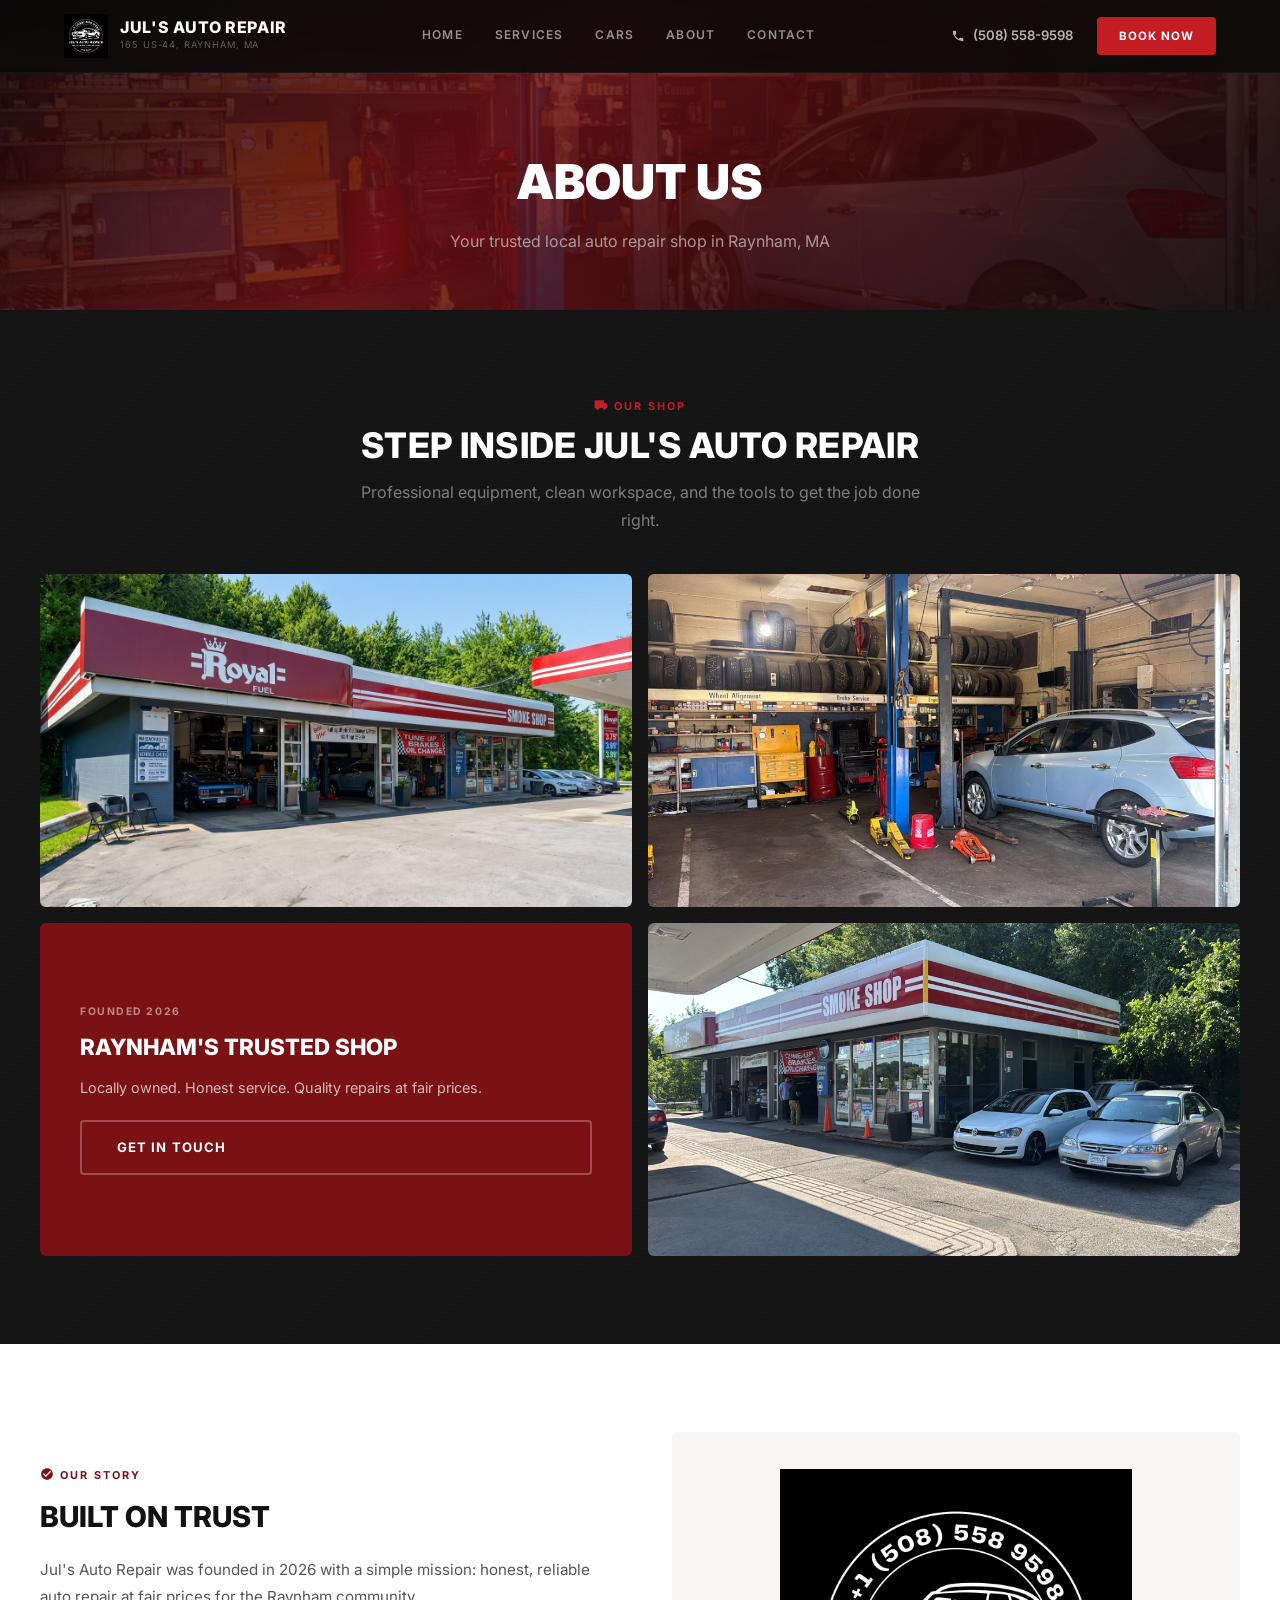
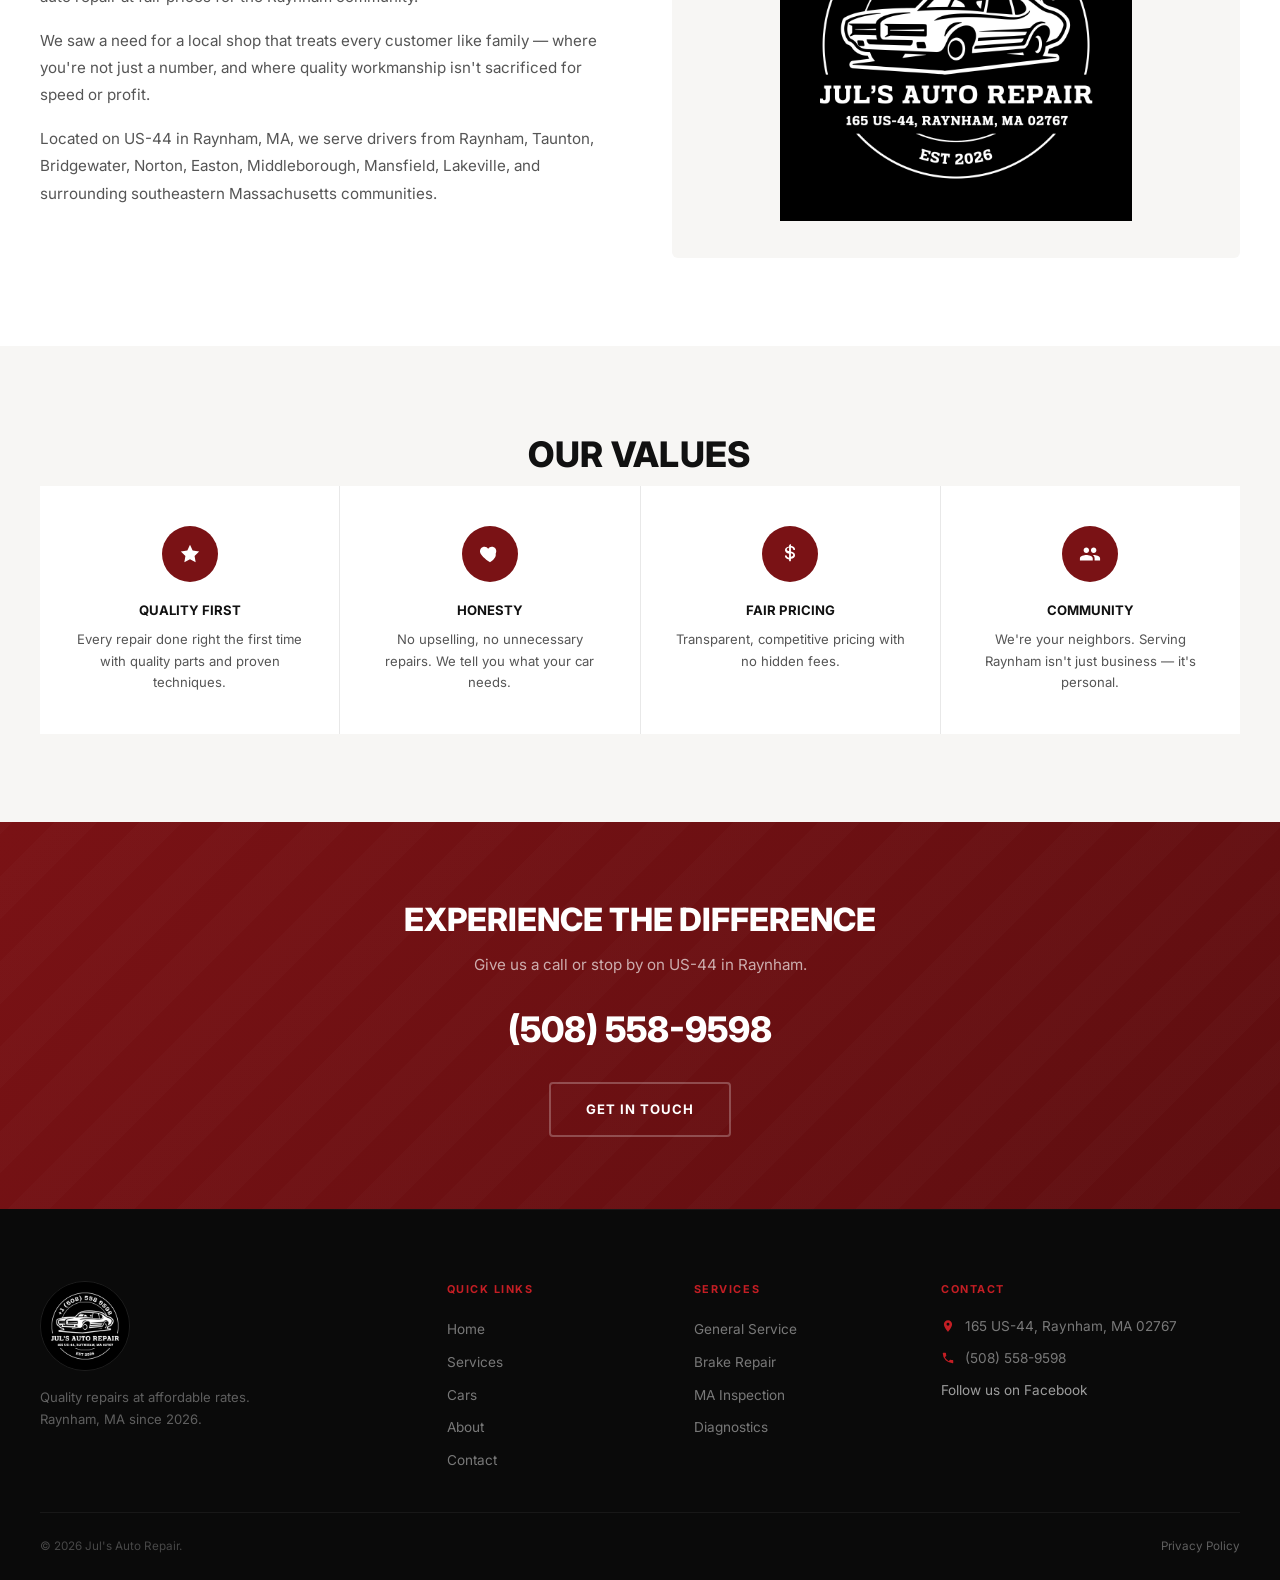
==== commit a6638700: "Add car listing page — 2017 VW Golf Wolfsburg Edition with image gallery, specs, and CTA to call" ====
--- a/about.html
+++ b/about.html
@@ -28,7 +28,7 @@
         <span class="hdr-logo-loc">165 US-44, Raynham, MA</span>
       </div>
     </a>
-    <nav class="hdr-nav" id="nav"><a href="/">Home</a><a href="services.html">Services</a><a href="about.html">About</a><a href="contact.html">Contact</a></nav>
+    <nav class="hdr-nav" id="nav"><a href="/">Home</a><a href="services.html">Services</a><a href="cars.html">Cars</a><a href="about.html">About</a><a href="contact.html">Contact</a></nav>
     <div class="hdr-right">
       <a href="tel:+15085589598" class="hdr-phone"><svg viewBox="0 0 24 24"><path d="M6.62 10.79a15.05 15.05 0 006.59 6.59l2.2-2.2a1 1 0 011.01-.24 11.36 11.36 0 003.58.57 1 1 0 011 1V20a1 1 0 01-1 1A17 17 0 013 4a1 1 0 011-1h3.5a1 1 0 011 1 11.36 11.36 0 00.57 3.58 1 1 0 01-.25 1.01l-2.2 2.2z"/></svg>(508) 558-9598</a>
       <a href="contact.html" class="hdr-cta">Book Now</a>
@@ -95,7 +95,7 @@
 <footer class="ftr">
   <div class="ftr-in">
     <div class="ftr-brand"><img src="img/logo-simple.png" alt="Jul's Auto Repair — trusted auto repair shop in Raynham, MA" style="height:90px;width:auto;margin-bottom:1rem"><p>Quality repairs at affordable rates. Raynham, MA since 2026.</p></div>
-    <div class="ftr-col"><h4>Quick Links</h4><ul><li><a href="/">Home</a></li><li><a href="services.html">Services</a></li><li><a href="about.html">About</a></li><li><a href="contact.html">Contact</a></li></ul></div>
+    <div class="ftr-col"><h4>Quick Links</h4><ul><li><a href="/">Home</a></li><li><a href="services.html">Services</a></li><li><a href="cars.html">Cars</a></li><li><a href="about.html">About</a></li><li><a href="contact.html">Contact</a></li></ul></div>
     <div class="ftr-col"><h4>Services</h4><ul><li><a href="services.html#general-service">General Service</a></li><li><a href="services.html#brakes">Brake Repair</a></li><li><a href="services.html#inspection">MA Inspection</a></li><li><a href="services.html#diagnostics">Diagnostics</a></li></ul></div>
     <div class="ftr-col"><h4>Contact</h4>
       <div class="ftr-info"><svg viewBox="0 0 24 24"><path d="M12 2C8.13 2 5 5.13 5 9c0 5.25 7 13 7 13s7-7.75 7-13c0-3.87-3.13-7-7-7zm0 9.5a2.5 2.5 0 110-5 2.5 2.5 0 010 5z"/></svg><span>165 US-44, Raynham, MA 02767</span></div>
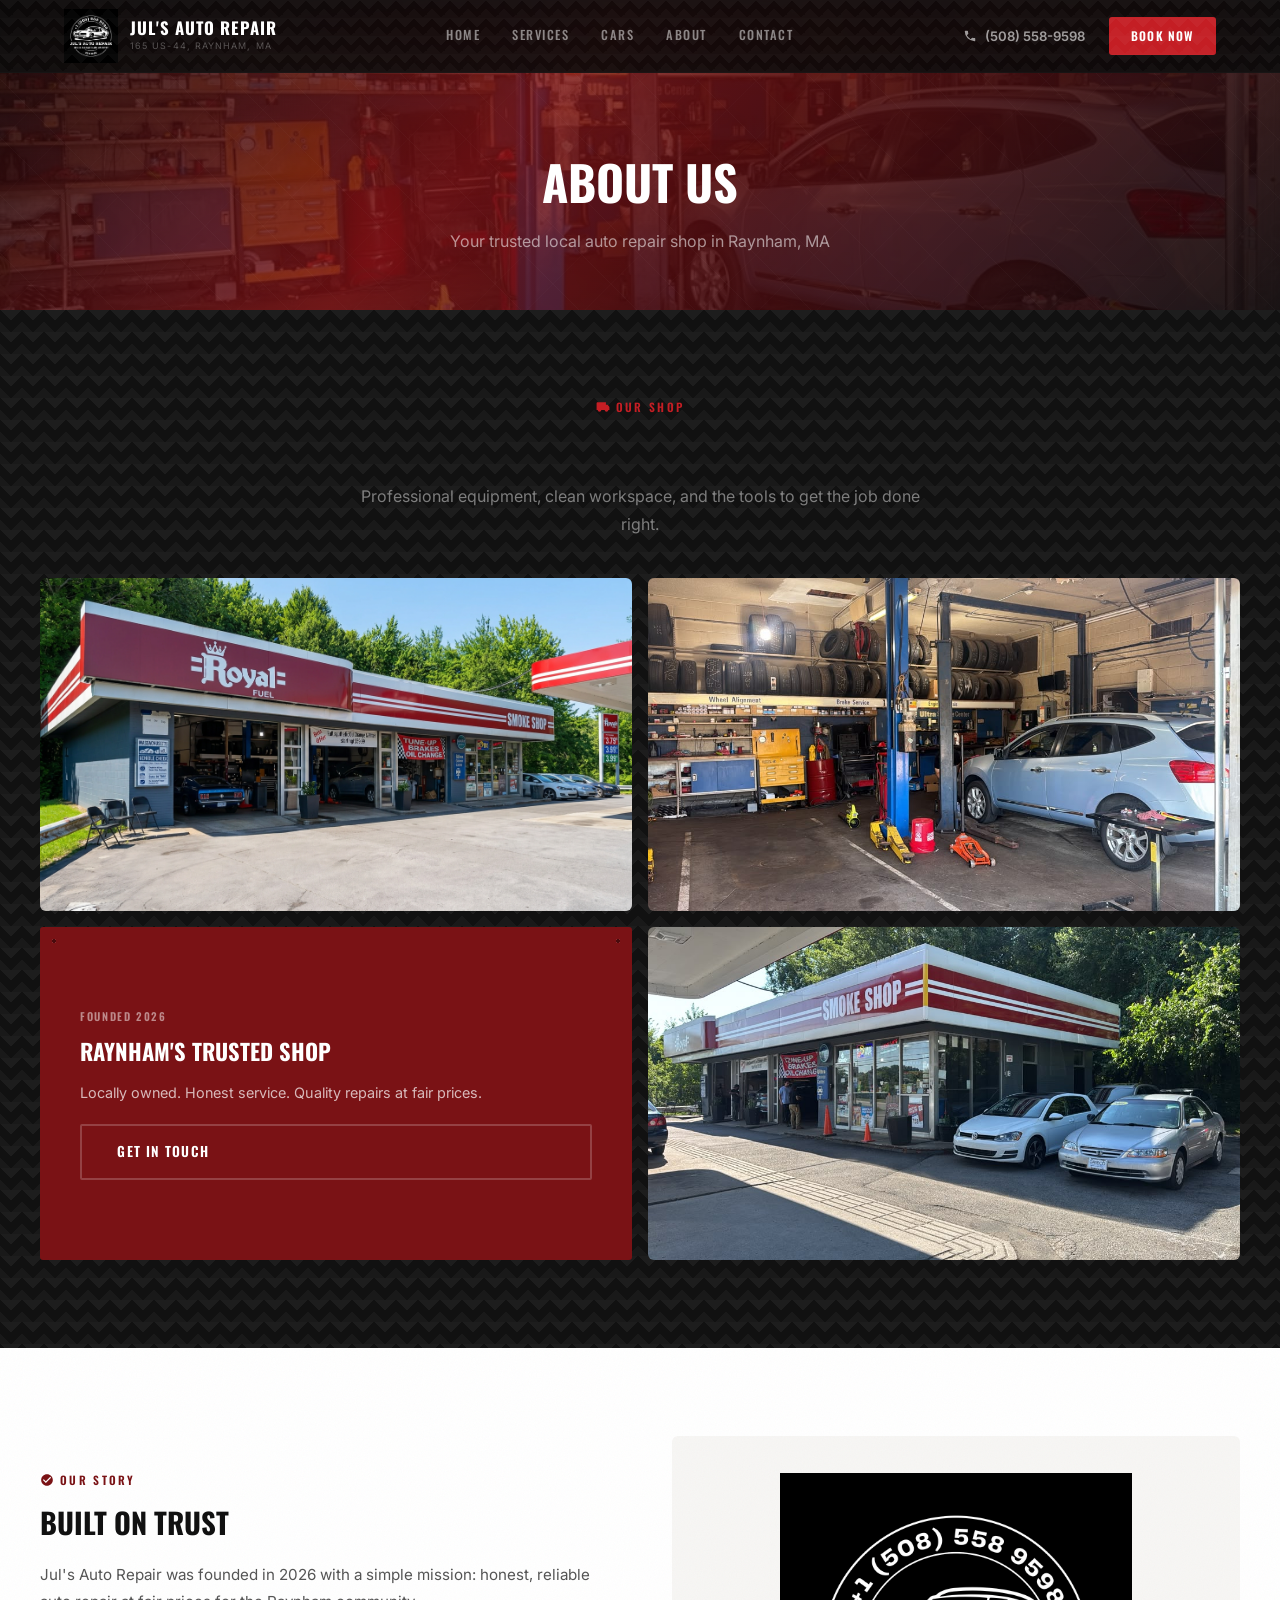
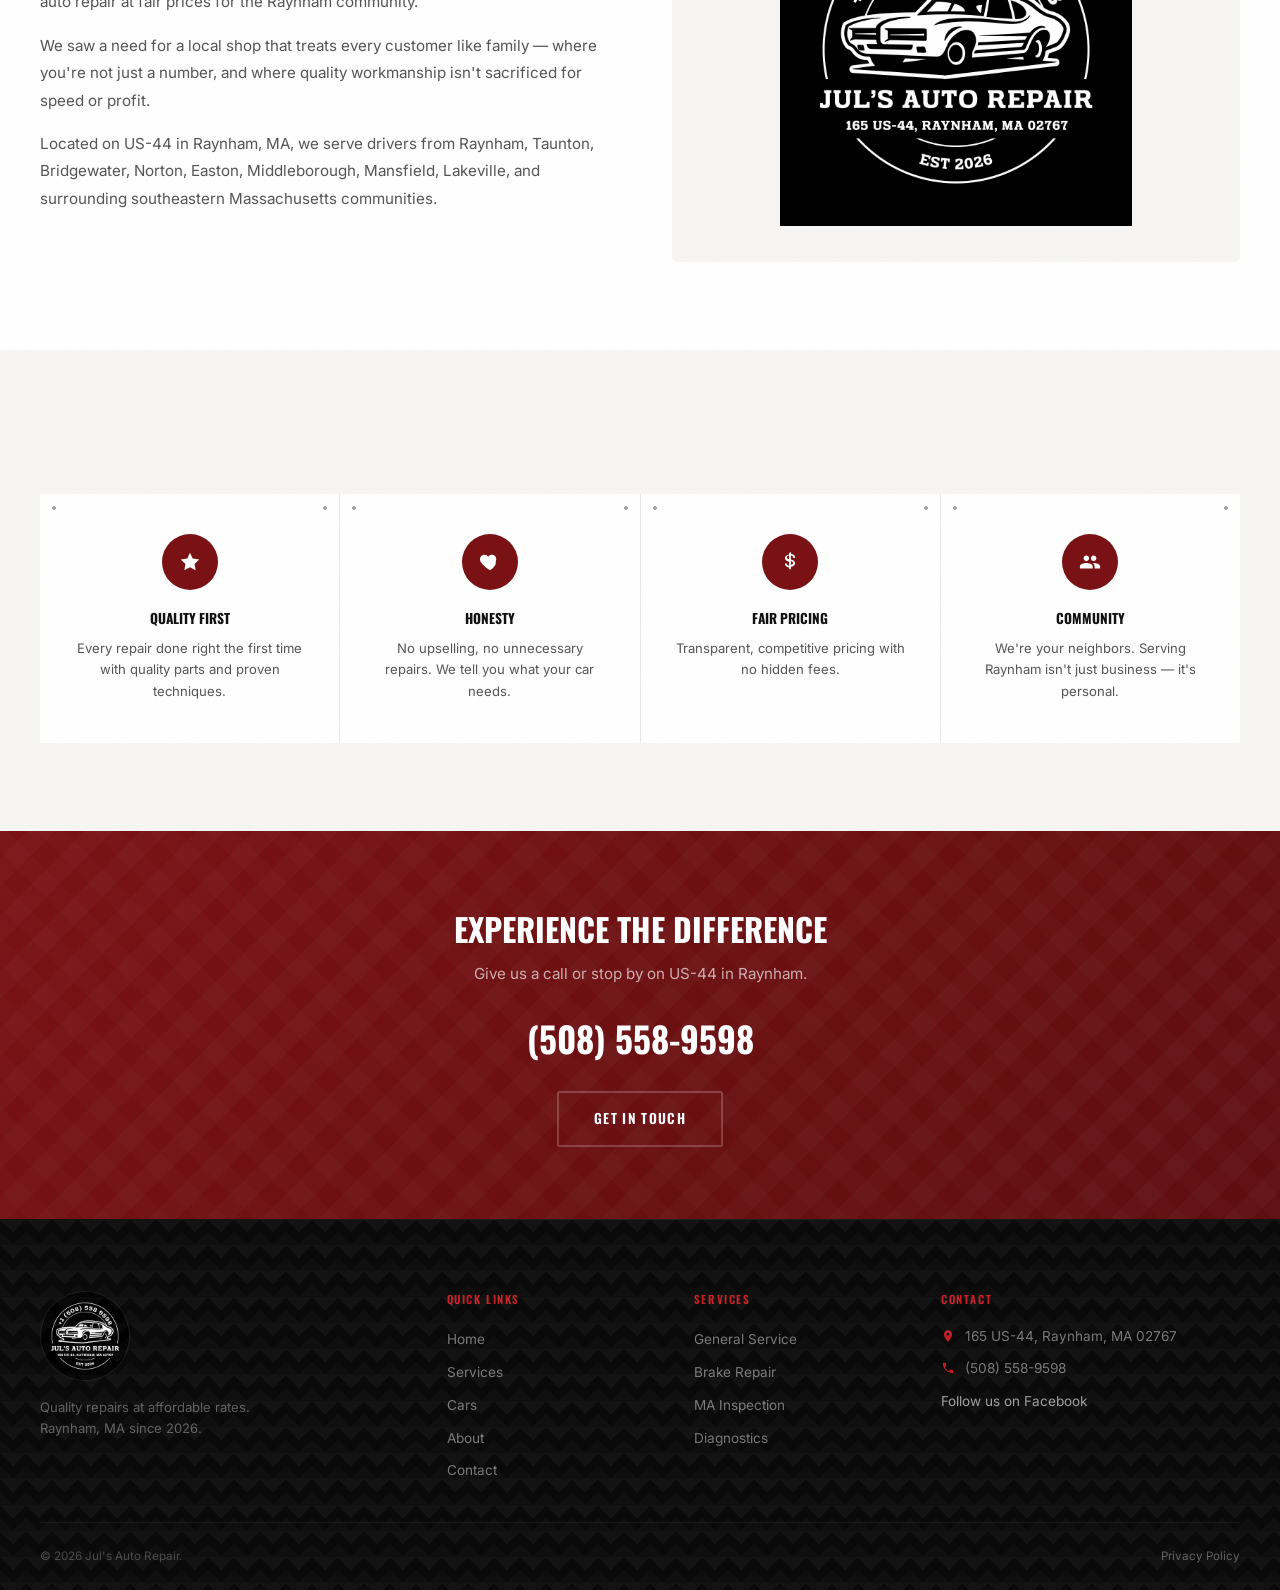
==== commit 563a0883: "Visual overhaul: garage-branded design system with signature animations Replace generic template pat" ====
--- a/about.html
+++ b/about.html
@@ -42,9 +42,9 @@
 <section class="sec sec-garage">
   <div class="sec-in">
     <span class="sec-label reveal" style="text-align:center;display:block"><svg viewBox="0 0 24 24" fill="currentColor" width="14" height="14" style="vertical-align:-2px;margin-right:6px"><path d="M20 8h-3V4H3c-1.1 0-2 .9-2 2v11h2c0 1.66 1.34 3 3 3s3-1.34 3-3h6c0 1.66 1.34 3 3 3s3-1.34 3-3h2v-5l-3-4z"/></svg>Our Shop</span>
-    <h2 class="sec-t reveal" style="text-align:center;color:#fff">Step Inside Jul's Auto Repair</h2>
+    <h2 class="sec-t wipe-in" style="text-align:center;color:#fff">Step Inside Jul's Auto Repair</h2>
     <p class="sec-p reveal" style="text-align:center;margin-left:auto;margin-right:auto;color:rgba(255,255,255,.45)">Professional equipment, clean workspace, and the tools to get the job done right.</p>
-    <div class="garage-showcase reveal" style="margin-top:2rem">
+    <div class="garage-showcase tag-in" style="margin-top:2rem">
       <div class="garage-img"><img src="img/shop.png" alt="Jul's Auto Repair exterior — storefront on US-44 in Raynham, MA"></div>
       <div class="garage-img"><img src="img/interior.png" alt="Jul's Auto Repair interior — professional service bays with hydraulic lifts"></div>
       <div class="garage-card">
@@ -68,19 +68,19 @@
         <p>We saw a need for a local shop that treats every customer like family — where you're not just a number, and where quality workmanship isn't sacrificed for speed or profit.</p>
         <p>Located on US-44 in Raynham, MA, we serve drivers from Raynham, Taunton, Bridgewater, Norton, Easton, Middleborough, Mansfield, Lakeville, and surrounding southeastern Massachusetts communities.</p>
       </div>
-      <div class="abt-img reveal"><img src="img/logo-simple.png" alt="Jul's Auto Repair Logo" style="opacity:1"></div>
+      <div class="abt-img tag-in"><img src="img/logo-simple.png" alt="Jul's Auto Repair Logo" style="opacity:1"></div>
     </div>
   </div>
 </section>
 
 <section class="sec sec-cr">
   <div class="sec-in">
-    <h2 class="sec-t" style="text-align:center">Our Values</h2>
+    <h2 class="sec-t wipe-in" style="text-align:center">Our Values</h2>
     <div class="vals">
-      <div class="val reveal"><div class="val-ic"><svg viewBox="0 0 24 24" fill="currentColor"><path d="M12 2l2.9 6.26L22 9.27l-5 4.87 1.18 6.86L12 17.77l-6.18 3.23L7 14.14 2 9.27l7.1-1.01z"/></svg></div><h3>Quality First</h3><p>Every repair done right the first time with quality parts and proven techniques.</p></div>
-      <div class="val reveal"><div class="val-ic"><svg viewBox="0 0 24 24" fill="currentColor"><path d="M12 21s-7.5-4.6-10.2-9.3C.2 8.6 1.5 5 5 4.2c2-.45 3.9.4 5 2.1 1.1-1.7 3-2.55 5-2.1 3.5.8 4.8 4.4 3.2 7.5C19.5 16.4 12 21 12 21z"/></svg></div><h3>Honesty</h3><p>No upselling, no unnecessary repairs. We tell you what your car needs.</p></div>
-      <div class="val reveal"><div class="val-ic"><svg viewBox="0 0 24 24" fill="currentColor"><path d="M12 1a1 1 0 011 1v1.06c2.6.32 4.5 1.75 4.5 3.69 0 .55-.45 1-1 1s-1-.45-1-1c0-.9-1.08-1.7-2.5-1.94v4.4c2.6.5 4.5 1.9 4.5 4.04 0 2.24-2.1 3.7-4.5 4.03V19a1 1 0 01-2 0v-1.06c-2.6-.32-4.5-1.75-4.5-3.69a1 1 0 012 0c0 .9 1.08 1.7 2.5 1.94v-4.4c-2.6-.5-4.5-1.9-4.5-4.04C6.5 5.5 8.6 4.05 11 3.72V2.75c0-.42.34-.75.75-.75zm-1 4.03c-1.42.24-2.5 1.03-2.5 1.94 0 .87.9 1.5 2.5 1.87zm2 6.06v3.81c1.42-.24 2.5-1.03 2.5-1.94 0-.87-.9-1.5-2.5-1.87z"/></svg></div><h3>Fair Pricing</h3><p>Transparent, competitive pricing with no hidden fees.</p></div>
-      <div class="val reveal"><div class="val-ic"><svg viewBox="0 0 24 24" fill="currentColor"><path d="M16 11c1.66 0 3-1.34 3-3s-1.34-3-3-3-3 1.34-3 3 1.34 3 3 3zm-8 0c1.66 0 3-1.34 3-3S9.66 5 8 5 5 6.34 5 8s1.34 3 3 3zm0 2c-2.33 0-7 1.17-7 3.5V19h14v-2.5c0-2.33-4.67-3.5-7-3.5zm8 0c-.29 0-.62.02-.97.05 1.16.84 1.97 1.97 1.97 3.45V19h6v-2.5c0-2.33-4.67-3.5-7-3.5z"/></svg></div><h3>Community</h3><p>We're your neighbors. Serving Raynham isn't just business — it's personal.</p></div>
+      <div class="val tag-in"><div class="val-ic"><svg viewBox="0 0 24 24" fill="currentColor"><path d="M12 2l2.9 6.26L22 9.27l-5 4.87 1.18 6.86L12 17.77l-6.18 3.23L7 14.14 2 9.27l7.1-1.01z"/></svg></div><h3>Quality First</h3><p>Every repair done right the first time with quality parts and proven techniques.</p></div>
+      <div class="val tag-in"><div class="val-ic"><svg viewBox="0 0 24 24" fill="currentColor"><path d="M12 21s-7.5-4.6-10.2-9.3C.2 8.6 1.5 5 5 4.2c2-.45 3.9.4 5 2.1 1.1-1.7 3-2.55 5-2.1 3.5.8 4.8 4.4 3.2 7.5C19.5 16.4 12 21 12 21z"/></svg></div><h3>Honesty</h3><p>No upselling, no unnecessary repairs. We tell you what your car needs.</p></div>
+      <div class="val tag-in"><div class="val-ic"><svg viewBox="0 0 24 24" fill="currentColor"><path d="M12 1a1 1 0 011 1v1.06c2.6.32 4.5 1.75 4.5 3.69 0 .55-.45 1-1 1s-1-.45-1-1c0-.9-1.08-1.7-2.5-1.94v4.4c2.6.5 4.5 1.9 4.5 4.04 0 2.24-2.1 3.7-4.5 4.03V19a1 1 0 01-2 0v-1.06c-2.6-.32-4.5-1.75-4.5-3.69a1 1 0 012 0c0 .9 1.08 1.7 2.5 1.94v-4.4c-2.6-.5-4.5-1.9-4.5-4.04C6.5 5.5 8.6 4.05 11 3.72V2.75c0-.42.34-.75.75-.75zm-1 4.03c-1.42.24-2.5 1.03-2.5 1.94 0 .87.9 1.5 2.5 1.87zm2 6.06v3.81c1.42-.24 2.5-1.03 2.5-1.94 0-.87-.9-1.5-2.5-1.87z"/></svg></div><h3>Fair Pricing</h3><p>Transparent, competitive pricing with no hidden fees.</p></div>
+      <div class="val tag-in"><div class="val-ic"><svg viewBox="0 0 24 24" fill="currentColor"><path d="M16 11c1.66 0 3-1.34 3-3s-1.34-3-3-3-3 1.34-3 3 1.34 3 3 3zm-8 0c1.66 0 3-1.34 3-3S9.66 5 8 5 5 6.34 5 8s1.34 3 3 3zm0 2c-2.33 0-7 1.17-7 3.5V19h14v-2.5c0-2.33-4.67-3.5-7-3.5zm8 0c-.29 0-.62.02-.97.05 1.16.84 1.97 1.97 1.97 3.45V19h6v-2.5c0-2.33-4.67-3.5-7-3.5z"/></svg></div><h3>Community</h3><p>We're your neighbors. Serving Raynham isn't just business — it's personal.</p></div>
     </div>
   </div>
 </section>
--- a/css/style.css
+++ b/css/style.css
@@ -1,4 +1,4 @@
-@import url('https://fonts.googleapis.com/css2?family=Inter:wght@400;500;600;700;800;900&display=swap');
+@import url('https://fonts.googleapis.com/css2?family=Inter:wght@400;500;600;700;800;900&family=Oswald:wght@400;500;600;700&family=JetBrains+Mono:wght@400;500;700&display=swap');
 
 *,*::before,*::after{margin:0;padding:0;box-sizing:border-box}
 html{scroll-behavior:smooth;scroll-padding-top:72px}
@@ -15,60 +15,72 @@
   --t1:#111111;
   --t2:#555555;
   --t3:#888888;
+  --mono:'JetBrains Mono',ui-monospace,'SF Mono',Consolas,monospace;
 }
 
 img{max-width:100%;height:auto;display:block}
 a{color:inherit;text-decoration:none}
 ul{list-style:none}
 
-/* ── ANIMATIONS ── */
-@keyframes fadeUp{from{opacity:0;transform:translateY(28px)}to{opacity:1;transform:translateY(0)}}
-@keyframes fadeIn{from{opacity:0}to{opacity:1}}
-@keyframes heroSlideUp{from{opacity:0;transform:translateY(40px)}to{opacity:1;transform:translateY(0)}}
-
-.anim-in{opacity:0;transform:translateY(40px);animation:heroSlideUp .8s cubic-bezier(.16,1,.3,1) forwards}
-.anim-in:nth-child(1){animation-delay:.2s}
-.anim-in:nth-child(2){animation-delay:.35s}
-.anim-in:nth-child(3){animation-delay:.5s}
-.anim-in:nth-child(4){animation-delay:.65s}
-.anim-in:nth-child(5){animation-delay:.8s}
-
-.reveal{opacity:0;transform:translateY(32px);transition:opacity .8s cubic-bezier(.16,1,.3,1),transform .8s cubic-bezier(.16,1,.3,1)}
+/* ── KEYFRAMES ── */
+@keyframes heroSlideUp{from{opacity:0;transform:translateY(30px)}to{opacity:1;transform:translateY(0)}}
+
+.anim-in{opacity:0;transform:translateY(30px);animation:heroSlideUp .7s cubic-bezier(.16,1,.3,1) forwards}
+.anim-in-d1{animation-delay:.1s}
+.anim-in-d2{animation-delay:.2s}
+.anim-in-d3{animation-delay:.3s}
+.anim-in-d4{animation-delay:.4s}
+.anim-in-d5{animation-delay:.5s}
+.anim-in-d6{animation-delay:.6s}
+.anim-in-d7{animation-delay:.7s}
+
+.reveal{opacity:0;transform:translateY(28px);transition:opacity .6s cubic-bezier(.16,1,.3,1),transform .6s cubic-bezier(.16,1,.3,1)}
 .reveal.in{opacity:1;transform:translateY(0)}
-.svc-list .svc-row.reveal:nth-child(1),.safe-grid .safe-card.reveal:nth-child(1),.svc-grid .svc-card.reveal:nth-child(1),.why-grid .why-card.reveal:nth-child(1),.vals .val.reveal:nth-child(1){transition-delay:0ms}
-.svc-list .svc-row.reveal:nth-child(2),.safe-grid .safe-card.reveal:nth-child(2),.svc-grid .svc-card.reveal:nth-child(2),.why-grid .why-card.reveal:nth-child(2),.vals .val.reveal:nth-child(2){transition-delay:80ms}
-.svc-list .svc-row.reveal:nth-child(3),.safe-grid .safe-card.reveal:nth-child(3),.svc-grid .svc-card.reveal:nth-child(3),.why-grid .why-card.reveal:nth-child(3),.vals .val.reveal:nth-child(3){transition-delay:160ms}
-.svc-list .svc-row.reveal:nth-child(4),.safe-grid .safe-card.reveal:nth-child(4),.svc-grid .svc-card.reveal:nth-child(4),.why-grid .why-card.reveal:nth-child(4),.vals .val.reveal:nth-child(4){transition-delay:240ms}
-.svc-list .svc-row.reveal:nth-child(5),.svc-grid .svc-card.reveal:nth-child(5){transition-delay:320ms}
-.svc-list .svc-row.reveal:nth-child(6),.svc-grid .svc-card.reveal:nth-child(6){transition-delay:400ms}
-.svc-list .svc-row.reveal:nth-child(7),.svc-grid .svc-card.reveal:nth-child(7){transition-delay:480ms}
-.svc-grid .svc-card.reveal:nth-child(8){transition-delay:560ms}
-.svc-grid .svc-card.reveal:nth-child(9){transition-delay:640ms}
-.svc-grid .svc-card.reveal:nth-child(10){transition-delay:720ms}
-.area.reveal:nth-child(n){transition-delay:calc(var(--i,0)*60ms)}
-
-/* ── SECTION DIVIDER ── */
-.sec-divider{width:100%;height:1px;background:linear-gradient(90deg,transparent 0%,var(--ml) 50%,transparent 100%);opacity:.15}
+
+/* Heading stencil wipe-reveal — replaces plain fade for section titles */
+.wipe-in{opacity:0;clip-path:inset(0 100% 0 0);transition:opacity .3s ease,clip-path .8s cubic-bezier(.65,0,.15,1)}
+.wipe-in.in{opacity:1;clip-path:inset(0 0 0 0)}
+
+/* "Hung tag" reveal — cards settle into place with a slight overshoot, like a part tag being hung on a hook */
+.tag-in{opacity:0;transform:translateY(20px) rotate(-3deg) scale(.95);transition:opacity .5s ease,transform .65s cubic-bezier(.34,1.56,.64,1)}
+.tag-in.in{opacity:1;transform:translateY(0) rotate(0) scale(1)}
+.svc-list .svc-row.tag-in:nth-child(1),.safe-grid .safe-card.tag-in:nth-child(1),.svc-grid .svc-card.tag-in:nth-child(1),.why-grid .why-card.tag-in:nth-child(1),.vals .val.tag-in:nth-child(1){transition-delay:0ms}
+.svc-list .svc-row.tag-in:nth-child(2),.safe-grid .safe-card.tag-in:nth-child(2),.svc-grid .svc-card.tag-in:nth-child(2),.why-grid .why-card.tag-in:nth-child(2),.vals .val.tag-in:nth-child(2){transition-delay:80ms}
+.svc-list .svc-row.tag-in:nth-child(3),.safe-grid .safe-card.tag-in:nth-child(3),.svc-grid .svc-card.tag-in:nth-child(3),.why-grid .why-card.tag-in:nth-child(3),.vals .val.tag-in:nth-child(3){transition-delay:160ms}
+.svc-list .svc-row.tag-in:nth-child(4),.safe-grid .safe-card.tag-in:nth-child(4),.svc-grid .svc-card.tag-in:nth-child(4),.why-grid .why-card.tag-in:nth-child(4),.vals .val.tag-in:nth-child(4){transition-delay:240ms}
+.svc-list .svc-row.tag-in:nth-child(5),.svc-grid .svc-card.tag-in:nth-child(5){transition-delay:320ms}
+.svc-list .svc-row.tag-in:nth-child(6),.svc-grid .svc-card.tag-in:nth-child(6){transition-delay:400ms}
+.svc-list .svc-row.tag-in:nth-child(7),.svc-grid .svc-card.tag-in:nth-child(7){transition-delay:480ms}
+.svc-grid .svc-card.tag-in:nth-child(8){transition-delay:560ms}
+.svc-grid .svc-card.tag-in:nth-child(9){transition-delay:640ms}
+.svc-grid .svc-card.tag-in:nth-child(10){transition-delay:720ms}
+.area.tag-in:nth-child(n){transition-delay:calc(var(--i,0)*60ms)}
 
 /* ── HEADER ── */
-.hdr{position:fixed;top:0;left:0;right:0;z-index:1000;background:rgba(10,10,10,.9);backdrop-filter:blur(16px) saturate(180%);border-bottom:1px solid rgba(255,255,255,.04);transition:all .4s cubic-bezier(.4,0,.2,1)}
+.hdr{position:fixed;top:0;left:0;right:0;z-index:1000;background:rgba(10,10,10,.92);backdrop-filter:blur(16px) saturate(180%);border-bottom:1px solid rgba(255,255,255,.04);transition:all .4s cubic-bezier(.4,0,.2,1);overflow:hidden}
+.hdr::after{content:'';position:absolute;inset:0;pointer-events:none;background-image:
+  linear-gradient(135deg,rgba(255,255,255,.035) 25%,transparent 25%),
+  linear-gradient(225deg,rgba(255,255,255,.035) 25%,transparent 25%),
+  linear-gradient(45deg,rgba(255,255,255,.025) 25%,transparent 25%),
+  linear-gradient(315deg,rgba(255,255,255,.025) 25%,transparent 25%);
+  background-position:9px 0,9px 0,0 0,0 0;background-size:18px 18px;background-repeat:repeat}
 .hdr.scrolled{background:rgba(10,10,10,.97);box-shadow:0 4px 30px rgba(0,0,0,.5);border-bottom-color:rgba(255,255,255,.06)}
 .hdr-in{max-width:1200px;margin:0 auto;padding:0 1.5rem;display:flex;align-items:center;justify-content:space-between;height:72px}
 .hdr-logo{display:flex;align-items:center;gap:.75rem;text-decoration:none}
-.hdr-logo img{height:44px;width:auto}
+.hdr-logo img{height:54px;width:auto}
 .hdr-logo-text{display:flex;flex-direction:column}
-.hdr-logo-name{font-size:1rem;font-weight:800;color:var(--w);text-transform:uppercase;letter-spacing:.04em;line-height:1.1}
-.hdr-logo-loc{font-size:.58rem;color:rgba(255,255,255,.35);text-transform:uppercase;letter-spacing:.1em;margin-top:2px}
+.hdr-logo-name{font-family:'Oswald',sans-serif;font-size:1.05rem;font-weight:700;color:var(--w);text-transform:uppercase;letter-spacing:.06em;line-height:1.1}
+.hdr-logo-loc{font-size:.56rem;color:rgba(255,255,255,.3);text-transform:uppercase;letter-spacing:.12em;margin-top:2px}
 .hdr-nav{display:flex;align-items:center;gap:2rem}
-.hdr-nav a{position:relative;color:rgba(255,255,255,.55);font-size:.75rem;font-weight:600;text-transform:uppercase;letter-spacing:.1em;transition:color .25s;padding-bottom:2px;text-decoration:none}
-.hdr-nav a::after{content:'';position:absolute;left:0;bottom:0;width:0;height:1.5px;background:var(--ml);transition:width .3s ease}
+.hdr-nav a{position:relative;color:rgba(255,255,255,.5);font-family:'Oswald',sans-serif;font-size:.78rem;font-weight:500;text-transform:uppercase;letter-spacing:.12em;transition:color .25s;padding-bottom:2px;text-decoration:none}
+.hdr-nav a::after{content:'';position:absolute;left:0;bottom:0;width:0;height:2px;background:var(--ml);transition:width .3s ease}
 .hdr-nav a:hover{color:var(--w)}
 .hdr-nav a:hover::after{width:100%}
 .hdr-right{display:flex;align-items:center;gap:1.5rem}
-.hdr-phone{display:flex;align-items:center;gap:.5rem;color:rgba(255,255,255,.7);font-weight:600;font-size:.82rem;transition:color .25s;text-decoration:none}
+.hdr-phone{display:flex;align-items:center;gap:.5rem;color:rgba(255,255,255,.6);font-weight:600;font-size:.82rem;transition:color .25s;text-decoration:none}
 .hdr-phone:hover{color:var(--w)}
 .hdr-phone svg{width:14px;height:14px;fill:currentColor}
-.hdr-cta{background:var(--ml);color:var(--w);padding:.6rem 1.4rem;border-radius:4px;font-size:.72rem;font-weight:700;text-transform:uppercase;letter-spacing:.08em;text-decoration:none;transition:all .25s;position:relative;overflow:hidden}
+.hdr-cta{background:var(--ml);color:var(--w);padding:.6rem 1.4rem;border-radius:3px;font-family:'Oswald',sans-serif;font-size:.75rem;font-weight:600;text-transform:uppercase;letter-spacing:.1em;text-decoration:none;transition:all .25s;position:relative;overflow:hidden}
 .hdr-cta::before{content:'';position:absolute;top:0;left:-100%;width:100%;height:100%;background:linear-gradient(90deg,transparent,rgba(255,255,255,.15),transparent);transition:left .5s}
 .hdr-cta:hover{background:#a8181d;box-shadow:0 4px 20px rgba(196,30,36,.4)}
 .hdr-cta:hover::before{left:100%}
@@ -76,108 +88,160 @@
 .mob span{display:block;width:22px;height:2px;background:var(--w);margin:5px 0;transition:.3s}
 
 /* ── HERO ── */
-.hero{position:relative;min-height:100vh;display:flex;flex-direction:column;justify-content:center;padding:120px 1.5rem 0;overflow:hidden}
-.hero-bg{position:absolute;inset:0;z-index:0}
-.hero-overlay{position:absolute;inset:0;z-index:1;background:linear-gradient(100deg,rgba(10,10,10,.96) 0%,rgba(10,10,10,.9) 35%,rgba(10,10,10,.5) 65%,rgba(10,10,10,.3) 100%)}
-.hero-c{position:relative;z-index:2;max-width:1200px;margin:0 auto;width:100%;display:grid;grid-template-columns:1.2fr 1fr;gap:4rem;align-items:center}
-.hero-tag{display:inline-flex;align-items:center;gap:.5rem;font-size:.68rem;font-weight:700;text-transform:uppercase;letter-spacing:.2em;color:var(--ml);margin-bottom:1.25rem;padding:.45rem .9rem;border:1px solid rgba(196,30,36,.25);border-radius:2px;background:rgba(196,30,36,.06)}
-.hero-tag svg{color:#22c55e}
-.hero h1{font-size:clamp(3rem,6vw,4.8rem);font-weight:900;text-transform:uppercase;line-height:.92;color:var(--w);margin-bottom:1.5rem;letter-spacing:-.03em}
-.hero-line{width:50px;height:3px;background:var(--ml);margin-bottom:1.5rem;border-radius:2px}
-.hero-left p{font-size:1.05rem;color:rgba(255,255,255,.55);line-height:1.75;max-width:440px;margin-bottom:2.25rem}
-.hero-btns{display:flex;gap:1rem;flex-wrap:wrap}
-.hero-card{background:rgba(255,255,255,.04);backdrop-filter:blur(20px) saturate(150%);border:1px solid rgba(255,255,255,.07);border-radius:6px;padding:2rem 1.75rem;display:flex;flex-direction:column;gap:1.25rem;position:relative}
-.hero-card::before{content:'';position:absolute;top:0;left:0;right:0;height:1px;background:linear-gradient(90deg,transparent,rgba(255,255,255,.1),transparent)}
-.hero-card-row{display:flex;align-items:flex-start;gap:1rem}
-.hero-card-row svg{width:18px;height:18px;fill:var(--ml);flex-shrink:0;margin-top:3px;opacity:.9}
-.hero-card-label{display:block;font-size:.6rem;font-weight:700;text-transform:uppercase;letter-spacing:.12em;color:rgba(255,255,255,.35);margin-bottom:.2rem}
-.hero-card-val{font-size:.88rem;color:rgba(255,255,255,.9);font-weight:600}
-
-/* ── HERO STATS BAR ── */
-.hero-stats{position:relative;z-index:2;max-width:1200px;margin:3rem auto 0;width:100%;display:flex;align-items:center;gap:2.5rem;padding:1.5rem 2rem;background:rgba(255,255,255,.04);backdrop-filter:blur(10px);border:1px solid rgba(255,255,255,.06);border-radius:6px}
-.hero-stat{display:flex;flex-direction:column;align-items:center;text-align:center}
-.hero-stat-num{font-size:2rem;font-weight:900;color:var(--w);line-height:1}
-.hero-stat-plus{font-size:1.2rem;font-weight:700;color:var(--ml)}
-.hero-stat-lbl{font-size:.7rem;font-weight:600;text-transform:uppercase;letter-spacing:.1em;color:rgba(255,255,255,.4);margin-top:.25rem}
-.hero-stat-divider{width:1px;height:40px;background:rgba(255,255,255,.08)}
+.hero{position:relative;min-height:100vh;display:flex;flex-direction:column;justify-content:center;padding:120px 1.5rem 0;overflow:hidden;background:#0a0a0a}
+.hero-bg{position:absolute;inset:0;z-index:0;background-size:cover;background-position:center}
+.hero-overlay{position:absolute;inset:0;z-index:1;background:linear-gradient(105deg,rgba(10,10,10,.95) 0%,rgba(10,10,10,.88) 35%,rgba(10,10,10,.5) 65%,rgba(10,10,10,.25) 100%)}
+.hero-overlay::before{content:'';position:absolute;inset:0;background:
+  repeating-linear-gradient(-45deg,transparent,transparent 3px,rgba(255,255,255,.015) 3px,rgba(255,255,255,.015) 4px),
+  repeating-linear-gradient(45deg,transparent,transparent 3px,rgba(255,255,255,.01) 3px,rgba(255,255,255,.01) 4px);pointer-events:none}
+.hero-overlay::after{content:'';position:absolute;inset:0;background:
+  radial-gradient(circle at 20% 80%,rgba(122,18,21,.08) 0%,transparent 50%),
+  radial-gradient(circle at 80% 20%,rgba(122,18,21,.05) 0%,transparent 40%);pointer-events:none}
+
+/* Garage-door shutter — plays once on load, rolls up to reveal the hero like a real bay door opening */
+.hero-shutter{position:absolute;inset:0;z-index:5;pointer-events:none;transform-origin:top;
+  background:
+    repeating-linear-gradient(0deg,#4a4a4a 0 13px,#2c2c2c 13px 15px),
+    linear-gradient(180deg,#565656 0%,#242424 100%);
+  box-shadow:inset 0 -14px 30px rgba(0,0,0,.5);
+  animation:shutterUp 1.15s cubic-bezier(.65,0,.35,1) .15s forwards}
+.hero-shutter::before{content:'';position:absolute;inset:0;background:repeating-linear-gradient(90deg,rgba(0,0,0,.15) 0 2px,transparent 2px 90px)}
+.hero-shutter::after{content:'';position:absolute;left:0;right:0;bottom:0;height:14px;background:linear-gradient(180deg,rgba(255,255,255,.3),transparent)}
+@keyframes shutterUp{0%{transform:scaleY(1)}100%{transform:scaleY(0)}}
+/* Delay hero copy/stats until the shutter has mostly rolled up */
+.hero .anim-in-d1{animation-delay:1.05s}
+.hero .anim-in-d2{animation-delay:1.15s}
+.hero .anim-in-d3{animation-delay:1.25s}
+.hero .anim-in-d4{animation-delay:1.35s}
+.hero .anim-in-d5{animation-delay:1.5s}
+.hero .anim-in-d6{animation-delay:1.6s}
+.hero .anim-in-d7{animation-delay:1.7s}
+
+.hero-c{position:relative;z-index:2;max-width:800px;margin:0 auto;width:100%;text-align:center}
+.hero-tag{display:inline-block;font-family:'Oswald',sans-serif;font-size:.72rem;font-weight:600;text-transform:uppercase;letter-spacing:.22em;color:var(--ml);margin-bottom:1.5rem;padding:.5rem 1rem;border:1px solid rgba(196,30,36,.25);background:rgba(196,30,36,.06)}
+.hero h1{font-family:'Oswald',sans-serif;font-size:clamp(3.5rem,7vw,5.5rem);font-weight:700;text-transform:uppercase;line-height:.88;color:var(--w);margin-bottom:1.5rem;letter-spacing:-.02em}
+.hero-line{width:60px;height:4px;background:var(--ml);margin:0 auto 1.5rem;border-radius:2px}
+.hero-left p{font-size:1.05rem;color:rgba(255,255,255,.5);line-height:1.75;max-width:480px;margin:0 auto 2.5rem}
+.hero-btns{display:flex;gap:1rem;flex-wrap:wrap;justify-content:center}
+
+/* Hero stats bar — gauge-dial counters instead of flat numbers */
+.hero-stats{position:relative;z-index:2;max-width:1200px;margin:3rem auto 0;width:100%;display:flex;align-items:center;gap:0;background:rgba(10,10,10,.6);border:1px solid rgba(255,255,255,.08);border-radius:4px;overflow:hidden}
+.hero-stat{flex:1;display:flex;flex-direction:column;align-items:center;text-align:center;padding:1.25rem 1rem;position:relative}
+.hero-stat:not(:last-child)::after{content:'';position:absolute;right:0;top:25%;height:50%;width:1px;background:rgba(255,255,255,.08)}
+.gauge{position:relative;width:82px;height:82px;margin:0 auto .4rem}
+.gauge-ring{width:100%;height:100%;transform:rotate(-90deg)}
+.gauge-track{fill:none;stroke:rgba(255,255,255,.1);stroke-width:5}
+.gauge-fill{fill:none;stroke:var(--ml);stroke-width:5;stroke-linecap:round;stroke-dasharray:219.9;stroke-dashoffset:219.9}
+.gauge-center{position:absolute;inset:0;display:flex;align-items:center;justify-content:center}
+.hero-stat-num{font-family:'Oswald',sans-serif;font-size:1.7rem;font-weight:700;color:var(--w);line-height:1}
+.hero-stat-plus{font-family:var(--mono);font-size:1rem;font-weight:700;color:var(--ml);margin-left:1px}
+.hero-stat-lbl{font-family:'Oswald',sans-serif;font-size:.65rem;font-weight:500;text-transform:uppercase;letter-spacing:.12em;color:rgba(255,255,255,.35);margin-top:.3rem}
 
 /* ── BUTTONS ── */
-.btn{position:relative;display:inline-flex;align-items:center;gap:.5rem;padding:.95rem 2.2rem;font-size:.82rem;font-weight:700;text-transform:uppercase;letter-spacing:.08em;border-radius:4px;border:2px solid transparent;cursor:pointer;transition:all .3s cubic-bezier(.4,0,.2,1);font-family:inherit;overflow:hidden}
-.btn::before{content:'';position:absolute;top:0;left:-100%;width:100%;height:100%;background:linear-gradient(90deg,transparent,rgba(255,255,255,.12),transparent);transition:left .5s}
-.btn:hover{transform:translateY(-2px)}
-.btn:hover::before{left:100%}
-.btn-r{background:var(--ml);color:var(--w);border-color:var(--ml)}
-.btn-r:hover{background:#a8181d;border-color:#a8181d;box-shadow:0 8px 30px rgba(196,30,36,.4)}
-.btn-outline{background:transparent;color:var(--w);border-color:rgba(255,255,255,.25)}
-.btn-outline:hover{background:var(--w);color:var(--bl);border-color:var(--w);box-shadow:0 8px 30px rgba(255,255,255,.15)}
-.btn-g{background:var(--ml);color:var(--w);border-color:var(--ml)}
-.btn-g:hover{background:#a8181d;border-color:#a8181d;box-shadow:0 8px 30px rgba(196,30,36,.4)}
-.btn-w{background:transparent;color:var(--w);border-color:rgba(255,255,255,.25)}
-.btn-w:hover{background:var(--w);color:var(--bl);border-color:var(--w);box-shadow:0 8px 30px rgba(255,255,255,.15)}
-.btn-m{background:var(--m);color:var(--w);border-color:var(--m)}
-.btn-m:hover{background:var(--md);border-color:var(--md);box-shadow:0 8px 24px rgba(122,18,21,.4)}
-.btn-bl{background:var(--bl);color:var(--w);border-color:var(--bl)}
-.btn-bl:hover{background:#1a1a1a;border-color:#1a1a1a;box-shadow:0 8px 24px rgba(0,0,0,.3)}
-
-/* ── SECTIONS ── */
-.sec{padding:5.5rem 1.5rem}
+/* Mechanical "torque click" interaction: a hazard-stripe block swipes across on hover, button depresses on click — no glossy shine sweep */
+.btn{position:relative;display:inline-flex;align-items:center;gap:.5rem;padding:.95rem 2.2rem;font-family:'Oswald',sans-serif;font-size:.85rem;font-weight:600;text-transform:uppercase;letter-spacing:.1em;border-radius:2px;border:2px solid transparent;cursor:pointer;transition:transform .15s cubic-bezier(.4,0,.2,1),box-shadow .3s,border-color .3s,color .3s,background-color .3s;overflow:hidden}
+.btn>svg,.btn-inner{position:relative;z-index:1}
+.btn::before{content:'';position:absolute;top:0;left:-65%;width:55%;height:100%;transform:skewX(-18deg);transition:left .5s cubic-bezier(.4,0,.2,1);background:repeating-linear-gradient(-45deg,rgba(0,0,0,.22) 0 8px,rgba(0,0,0,.06) 8px 16px);pointer-events:none}
+.btn:hover::before{left:120%}
+.btn:active{transform:scale(.96)}
+.btn-r{background-color:var(--ml);color:var(--w);border-color:var(--ml)}
+.btn-r:hover{box-shadow:0 6px 22px rgba(196,30,36,.4)}
+.btn-outline{background-color:transparent;color:var(--w);border-color:rgba(255,255,255,.2)}
+.btn-outline::before{background:repeating-linear-gradient(-45deg,rgba(0,0,0,.12) 0 8px,rgba(0,0,0,.03) 8px 16px)}
+.btn-outline:hover{background-color:var(--w);color:var(--bl);border-color:var(--w);box-shadow:0 6px 22px rgba(255,255,255,.12)}
+.btn-g{background-color:var(--ml);color:var(--w);border-color:var(--ml)}
+.btn-g:hover{box-shadow:0 6px 22px rgba(196,30,36,.4)}
+.btn-w{background-color:transparent;color:var(--w);border-color:rgba(255,255,255,.2)}
+.btn-w::before{background:repeating-linear-gradient(-45deg,rgba(0,0,0,.12) 0 8px,rgba(0,0,0,.03) 8px 16px)}
+.btn-w:hover{background-color:var(--w);color:var(--bl);border-color:var(--w);box-shadow:0 6px 22px rgba(255,255,255,.12)}
+.btn-m{background-color:var(--m);color:var(--w);border-color:var(--m)}
+.btn-m:hover{box-shadow:0 6px 18px rgba(122,18,21,.4)}
+.btn-bl{background-color:var(--bl);color:var(--w);border-color:var(--bl)}
+.btn-bl:hover{box-shadow:0 6px 18px rgba(0,0,0,.3)}
+
+/* ── SECTIONS ──
+   Light sections: fine paper/print grain (SVG feTurbulence) instead of geometric hatching.
+   Dark sections: diamond-plate (checker-plate) tread pattern — real workshop floor material. */
+.sec{padding:5.5rem 1.5rem;position:relative}
+.sec::after{background-image:url("data:image/svg+xml,%3Csvg xmlns='http://www.w3.org/2000/svg' width='200' height='200'%3E%3Cfilter id='n'%3E%3CfeTurbulence type='fractalNoise' baseFrequency='0.85' numOctaves='3' stitchTiles='stitch'/%3E%3C/filter%3E%3Crect width='100%25' height='100%25' filter='url(%23n)'/%3E%3C/svg%3E");background-size:200px 200px;opacity:.035;mix-blend-mode:multiply;content:'';position:absolute;inset:0;pointer-events:none}
 .sec-cr{background:var(--cr)}
-.sec-bl{background:var(--bl);color:var(--w)}
-.sec-garage{background:#141414;color:var(--w);position:relative}
-.sec-garage::before{content:'';position:absolute;inset:0;background:repeating-linear-gradient(0deg,transparent,transparent 2px,rgba(255,255,255,.008) 2px,rgba(255,255,255,.008) 4px);pointer-events:none}
-.sec-garage::after{content:'';position:absolute;inset:0;background:repeating-linear-gradient(135deg,transparent,transparent 30px,rgba(196,30,36,.008) 30px,rgba(196,30,36,.008) 32px);pointer-events:none}
-.sec-in{max-width:1200px;margin:0 auto}
-.sec-label{font-size:.68rem;font-weight:700;text-transform:uppercase;letter-spacing:.18em;color:var(--m);margin-bottom:.6rem;display:block}
+.sec-bl{background:var(--bl);color:var(--w);position:relative}
+.sec-bl::before{content:'';position:absolute;inset:0;pointer-events:none;background-image:
+  linear-gradient(135deg,rgba(255,255,255,.045) 25%,transparent 25%),
+  linear-gradient(225deg,rgba(255,255,255,.045) 25%,transparent 25%),
+  linear-gradient(45deg,rgba(255,255,255,.03) 25%,transparent 25%),
+  linear-gradient(315deg,rgba(255,255,255,.03) 25%,transparent 25%);
+  background-position:13px 0,13px 0,0 0,0 0;background-size:26px 26px;background-repeat:repeat}
+.sec-garage{background:#111;color:var(--w);position:relative}
+.sec-garage::before{content:'';position:absolute;inset:0;pointer-events:none;background-image:
+  linear-gradient(135deg,rgba(255,255,255,.05) 25%,transparent 25%),
+  linear-gradient(225deg,rgba(255,255,255,.05) 25%,transparent 25%),
+  linear-gradient(45deg,rgba(255,255,255,.035) 25%,transparent 25%),
+  linear-gradient(315deg,rgba(255,255,255,.035) 25%,transparent 25%);
+  background-position:11px 0,11px 0,0 0,0 0;background-size:22px 22px;background-repeat:repeat}
+.sec-garage::after{content:'';position:absolute;inset:0;background:repeating-linear-gradient(135deg,transparent,transparent 50px,rgba(196,30,36,.02) 50px,rgba(196,30,36,.02) 52px);pointer-events:none}
+.sec-in{max-width:1200px;margin:0 auto;position:relative}
+.sec-label{font-family:'Oswald',sans-serif;font-size:.72rem;font-weight:600;text-transform:uppercase;letter-spacing:.2em;color:var(--m);margin-bottom:.6rem;display:block}
 .sec-bl .sec-label,.sec-garage .sec-label{color:var(--ml)}
-.sec-t{font-size:clamp(1.6rem,3vw,2.2rem);font-weight:800;text-transform:uppercase;letter-spacing:.01em;line-height:1.15;margin-bottom:.75rem}
+.sec-t{font-family:'Oswald',sans-serif;font-size:clamp(1.8rem,3.5vw,2.5rem);font-weight:700;text-transform:uppercase;letter-spacing:.02em;line-height:1.1;margin-bottom:.75rem}
 .sec-p{font-size:1rem;color:var(--t2);max-width:560px;line-height:1.75;margin-bottom:2.5rem}
-.sec-bl .sec-p,.sec-garage .sec-p{color:rgba(255,255,255,.5)}
+.sec-bl .sec-p,.sec-garage .sec-p{color:rgba(255,255,255,.45)}
+
+/* ── CARD SYSTEM ──
+   Sharp corners + hairline border + riveted corners (two small bolt-heads baked into the
+   background) + a mechanical "press" on hover instead of a float-and-glow lift. */
+.svc-card,.svc-list,.safe-card{
+  border-radius:3px;background-color:var(--w);background-repeat:no-repeat;background-image:
+    radial-gradient(circle 3px at 14px 14px,rgba(0,0,0,.34) 0%,rgba(0,0,0,.34) 55%,rgba(255,255,255,.55) 62%,transparent 75%),
+    radial-gradient(circle 3px at calc(100% - 14px) 14px,rgba(0,0,0,.34) 0%,rgba(0,0,0,.34) 55%,rgba(255,255,255,.55) 62%,transparent 75%);
+}
 
 /* ── SERVICES ── */
 .svc-grid{display:grid;grid-template-columns:repeat(auto-fill,minmax(280px,1fr));gap:1.25rem}
-.svc-card{background:var(--w);border:1px solid var(--gy);border-radius:6px;padding:2rem;transition:transform .35s cubic-bezier(.4,0,.2,1),box-shadow .35s,border-color .3s;position:relative;overflow:hidden}
-.svc-card::before{content:'';position:absolute;top:0;left:0;width:3px;height:100%;background:var(--ml);transform:scaleY(0);transform-origin:top;transition:transform .35s cubic-bezier(.4,0,.2,1)}
-.svc-card:hover{transform:translateY(-6px);box-shadow:0 16px 40px rgba(0,0,0,.1);border-color:var(--m)}
+.svc-card{border:1px solid var(--gy);padding:2rem;transition:transform .15s cubic-bezier(.4,0,.2,1),box-shadow .25s,border-color .25s;position:relative;overflow:hidden}
+.svc-card::before{content:'';position:absolute;top:0;left:0;width:3px;height:100%;background:var(--ml);transform:scaleY(0);transform-origin:top;transition:transform .3s cubic-bezier(.4,0,.2,1)}
+.svc-card:hover{transform:translateY(1px);box-shadow:inset 0 3px 8px rgba(0,0,0,.1);border-color:var(--m)}
 .svc-card:hover::before{transform:scaleY(1)}
-.svc-num{font-size:.62rem;font-weight:800;color:var(--m);letter-spacing:.12em;margin-bottom:.75rem;display:block}
-.svc-card h3{font-size:.95rem;font-weight:700;text-transform:uppercase;letter-spacing:.04em;margin-bottom:.6rem;color:var(--t1)}
+.svc-num{font-family:var(--mono);font-size:.65rem;font-weight:700;color:var(--m);letter-spacing:.1em;margin-bottom:.75rem;display:block}
+.svc-num::before{content:'JOB № '}
+.svc-card h3{font-family:'Oswald',sans-serif;font-size:1rem;font-weight:700;text-transform:uppercase;letter-spacing:.04em;margin-bottom:.6rem;color:var(--t1)}
 .svc-card p{font-size:.85rem;color:var(--t2);line-height:1.7}
-
-/* ── SERVICE ROW DESCRIPTIONS ── */
 .svc-desc{font-size:.78rem;color:var(--t3);margin-top:.15rem;line-height:1.4}
 
-/* ── SERVICES 2-COL (icon list + promo) ── */
+/* ── SERVICES 2-COL ── */
 .svc-2col{display:grid;grid-template-columns:1.15fr 1fr;gap:2rem;align-items:stretch}
-.svc-list{background:var(--w);border:1px solid var(--gy);border-radius:6px;overflow:hidden}
+.svc-list{border:1px solid var(--gy);overflow:hidden}
 .svc-row{display:flex;align-items:center;gap:1rem;padding:1.15rem 1.5rem;border-bottom:1px solid var(--gy);transition:all .25s}
 .svc-row:last-child{border-bottom:none}
 .svc-row:hover{background:var(--cr);padding-left:2rem}
 .svc-ic{width:40px;height:40px;border-radius:50%;background:var(--cr);color:var(--m);display:flex;align-items:center;justify-content:center;flex-shrink:0;transition:all .3s cubic-bezier(.4,0,.2,1)}
 .svc-row:hover .svc-ic{background:var(--m);color:var(--w);transform:scale(1.1) rotate(-8deg)}
 .svc-ic svg{width:18px;height:18px}
-.svc-row h3{font-size:.9rem;font-weight:700;text-transform:uppercase;letter-spacing:.04em;color:var(--t1)}
-
-/* ── SAFETY & REPAIR ── */
+.svc-row h3{font-family:'Oswald',sans-serif;font-size:.92rem;font-weight:700;text-transform:uppercase;letter-spacing:.04em;color:var(--t1)}
+
+/* ── SAFETY ── */
 .safe-grid{display:grid;grid-template-columns:repeat(3,1fr);gap:1.5rem}
-.safe-card{background:var(--w);border:1px solid var(--gy);border-radius:6px;padding:2.75rem 1.5rem 2.25rem;text-align:center;position:relative;overflow:hidden;transition:transform .35s cubic-bezier(.4,0,.2,1),box-shadow .35s}
-.safe-card::before{content:'';position:absolute;top:0;left:50%;transform:translateX(-50%);width:40px;height:3px;background:var(--ml);border-radius:0 0 4px 4px;transition:width .35s}
-.safe-card:hover{transform:translateY(-8px);box-shadow:0 20px 50px rgba(0,0,0,.12)}
+.safe-card{border:1px solid var(--gy);padding:2.75rem 1.5rem 2.25rem;text-align:center;position:relative;overflow:hidden;transition:transform .15s cubic-bezier(.4,0,.2,1),box-shadow .25s}
+.safe-card::before{content:'';position:absolute;top:0;left:50%;transform:translateX(-50%);width:40px;height:3px;background:var(--ml);border-radius:0 0 4px 4px;transition:width .3s}
+.safe-card:hover{transform:translateY(1px);box-shadow:inset 0 3px 8px rgba(0,0,0,.1)}
 .safe-card:hover::before{width:60px}
 .safe-card p{font-size:.82rem;color:var(--t2);line-height:1.5;margin-top:.5rem}
 .safe-ic{width:64px;height:64px;border:2px solid var(--m);border-radius:50%;display:flex;align-items:center;justify-content:center;margin:0 auto 1.25rem;color:var(--m);transition:all .35s cubic-bezier(.4,0,.2,1)}
 .safe-card:hover .safe-ic{background:var(--m);color:var(--w);transform:rotate(12deg) scale(1.08)}
 .safe-ic svg{width:26px;height:26px}
-.safe-card h3{font-weight:800;text-transform:uppercase;letter-spacing:.06em;font-size:.92rem}
+.safe-card h3{font-family:'Oswald',sans-serif;font-weight:700;text-transform:uppercase;letter-spacing:.06em;font-size:.95rem}
 
 /* ── PROMO ── */
 .promo{background:linear-gradient(135deg,var(--m) 0%,var(--md) 100%);border-radius:6px;padding:3.5rem 2rem;text-align:center;color:var(--w);position:relative;overflow:hidden;height:100%;display:flex;align-items:center;justify-content:center}
-.promo::before{content:'';position:absolute;inset:0;background:repeating-linear-gradient(-45deg,transparent,transparent 20px,rgba(255,255,255,.015) 20px,rgba(255,255,255,.015) 40px)}
+.promo::before{content:'';position:absolute;inset:0;background:
+  repeating-linear-gradient(-45deg,transparent,transparent 20px,rgba(255,255,255,.025) 20px,rgba(255,255,255,.025) 40px),
+  repeating-linear-gradient(45deg,transparent,transparent 20px,rgba(255,255,255,.015) 20px,rgba(255,255,255,.015) 40px)}
 .promo::after{content:'';position:absolute;top:-50%;right:-50%;width:100%;height:100%;background:radial-gradient(circle,rgba(255,255,255,.04) 0%,transparent 70%);pointer-events:none}
 .promo-c{position:relative;z-index:1}
-.promo-tag{display:inline-block;border:1px solid rgba(255,255,255,.3);color:var(--w);padding:.3rem 1rem;border-radius:50px;font-size:.62rem;font-weight:700;text-transform:uppercase;letter-spacing:.14em;margin-bottom:1rem}
-.promo h2{font-size:clamp(1.4rem,3vw,1.9rem);font-weight:800;text-transform:uppercase;margin-bottom:.25rem}
+.promo-tag{display:inline-block;border:1px solid rgba(255,255,255,.3);color:var(--w);padding:.3rem 1rem;border-radius:50px;font-family:'Oswald',sans-serif;font-size:.65rem;font-weight:600;text-transform:uppercase;letter-spacing:.14em;margin-bottom:1rem}
+.promo h2{font-family:'Oswald',sans-serif;font-size:clamp(1.4rem,3vw,1.9rem);font-weight:700;text-transform:uppercase;margin-bottom:.25rem}
 .promo-sub{font-size:1rem;opacity:.75;margin-bottom:.5rem}
-.promo-price{font-size:clamp(3rem,6vw,4.5rem);font-weight:900;line-height:1;margin:.5rem 0}
+.promo-price{font-family:'Oswald',sans-serif;font-size:clamp(3rem,6vw,4.5rem);font-weight:700;line-height:1;margin:.5rem 0}
 .promo-price small{font-size:.35em;vertical-align:super;font-weight:600;opacity:.65}
 .promo-note{font-size:.82rem;opacity:.45}
 
@@ -185,31 +249,44 @@
 .abt-grid{display:grid;grid-template-columns:1fr 1.2fr;gap:4rem;align-items:center}
 .abt-logo{text-align:center}
 .abt-logo img{max-width:260px;margin:0 auto}
-.abt-txt h3{font-size:1.5rem;font-weight:800;margin-bottom:1rem;text-transform:uppercase}
+.abt-txt h3{font-family:'Oswald',sans-serif;font-size:1.5rem;font-weight:700;margin-bottom:1rem;text-transform:uppercase}
 .abt-txt p{color:var(--t2);margin-bottom:1rem;line-height:1.75;font-size:.95rem}
 
 /* ── AREAS ── */
 .areas{display:grid;grid-template-columns:repeat(auto-fill,minmax(170px,1fr));gap:.5rem}
-.area{background:var(--w);border:1px solid var(--gy);padding:.8rem 1rem;font-size:.85rem;font-weight:600;display:flex;align-items:center;gap:.5rem;transition:all .25s;border-radius:4px}
-.area:hover{border-color:var(--m);transform:translateY(-1px);box-shadow:0 4px 12px rgba(0,0,0,.06)}
+.area{background:var(--w);border:1px solid var(--gy);padding:.8rem 1rem;font-size:.85rem;font-weight:600;display:flex;align-items:center;gap:.5rem;transition:all .2s;border-radius:4px}
+.area:hover{border-color:var(--m);transform:translateY(-2px);box-shadow:0 4px 12px rgba(122,18,21,.06)}
 .area svg{width:14px;height:14px;fill:var(--m);flex-shrink:0}
+
+/* ── TICKER ── decorative scrolling shop-sign strip, duplicated content for a seamless loop */
+.ticker-wrap{position:relative;overflow:hidden;background:var(--bl);border-top:2px solid var(--ml);border-bottom:2px solid var(--ml);margin-bottom:2rem}
+.ticker-track{display:flex;width:max-content;animation:tickerScroll 28s linear infinite}
+.ticker-wrap:hover .ticker-track{animation-play-state:paused}
+.ticker-item{display:flex;align-items:center;gap:.6rem;padding:.85rem 2rem;font-family:'Oswald',sans-serif;font-size:.85rem;font-weight:600;text-transform:uppercase;letter-spacing:.14em;color:rgba(255,255,255,.6);white-space:nowrap}
+.ticker-item svg{width:12px;height:12px;fill:var(--ml);flex-shrink:0}
+@keyframes tickerScroll{to{transform:translateX(-50%)}}
 
 /* ── WHY ── */
 .why-grid{display:grid;grid-template-columns:repeat(auto-fill,minmax(250px,1fr));gap:1px;background:rgba(255,255,255,.08)}
-.why-card{background:rgba(255,255,255,.04);padding:2.5rem 2rem;text-align:center;transition:transform .35s cubic-bezier(.4,0,.2,1),background .35s}
-.why-card:hover{transform:translateY(-8px);background:rgba(255,255,255,.07)}
+.why-card{position:relative;background-color:rgba(255,255,255,.04);background-repeat:no-repeat;background-image:
+    radial-gradient(circle 3px at 14px 14px,rgba(0,0,0,.5) 0%,rgba(0,0,0,.5) 55%,rgba(255,255,255,.3) 62%,transparent 75%),
+    radial-gradient(circle 3px at calc(100% - 14px) 14px,rgba(0,0,0,.5) 0%,rgba(0,0,0,.5) 55%,rgba(255,255,255,.3) 62%,transparent 75%);
+  padding:2.5rem 2rem;text-align:center;transition:transform .15s cubic-bezier(.4,0,.2,1),background-color .3s}
+.why-card:hover{transform:translateY(1px);background-color:rgba(255,255,255,.07)}
 .why-icon{width:56px;height:56px;background:rgba(255,255,255,.9);color:var(--m);border-radius:50%;display:flex;align-items:center;justify-content:center;margin:0 auto 1.1rem;transition:all .35s cubic-bezier(.4,0,.2,1)}
 .why-card:hover .why-icon{background:var(--ml);color:var(--w);transform:rotate(-10deg) scale(1.1)}
 .why-icon svg{width:22px;height:22px}
-.why-card h3{font-size:.82rem;font-weight:700;text-transform:uppercase;letter-spacing:.07em;margin-bottom:.5rem}
+.why-card h3{font-family:'Oswald',sans-serif;font-size:.85rem;font-weight:700;text-transform:uppercase;letter-spacing:.07em;margin-bottom:.5rem}
 .why-card p{font-size:.82rem;opacity:.5;line-height:1.6}
 
 /* ── CTA ── */
 .cta{background:linear-gradient(135deg,var(--m) 0%,var(--md) 100%);text-align:center;padding:4.5rem 1.5rem;color:var(--w);position:relative;overflow:hidden}
-.cta::before{content:'';position:absolute;inset:0;background:repeating-linear-gradient(-45deg,transparent,transparent 30px,rgba(255,255,255,.015) 30px,rgba(255,255,255,.015) 60px)}
-.cta h2{font-size:clamp(1.3rem,3vw,2rem);font-weight:800;text-transform:uppercase;margin-bottom:.5rem;position:relative}
+.cta::before{content:'';position:absolute;inset:0;background:
+  repeating-linear-gradient(-45deg,transparent,transparent 20px,rgba(255,255,255,.025) 20px,rgba(255,255,255,.025) 40px),
+  repeating-linear-gradient(45deg,transparent,transparent 20px,rgba(255,255,255,.015) 20px,rgba(255,255,255,.015) 40px)}
+.cta h2{font-family:'Oswald',sans-serif;font-size:clamp(1.3rem,3vw,2rem);font-weight:700;text-transform:uppercase;margin-bottom:.5rem;position:relative}
 .cta p{opacity:.65;margin-bottom:1.5rem;font-size:.95rem;position:relative}
-.cta-tel{font-size:clamp(1.5rem,3vw,2.2rem);font-weight:800;color:var(--w);text-decoration:none;display:inline-block;margin-bottom:1.5rem;transition:transform .25s;position:relative}
+.cta-tel{font-family:'Oswald',sans-serif;font-size:clamp(1.5rem,3vw,2.2rem);font-weight:700;color:var(--w);text-decoration:none;display:inline-block;margin-bottom:1.5rem;transition:transform .25s;position:relative}
 .cta-tel:hover{text-decoration:underline;transform:scale(1.03)}
 
 /* ── FAQ ── */
@@ -217,19 +294,29 @@
 .faq-i{border-bottom:1px solid var(--gy)}
 .faq-q{width:100%;background:none;border:none;padding:1.15rem 0;font-family:inherit;font-size:.9rem;font-weight:600;text-align:left;cursor:pointer;display:flex;justify-content:space-between;align-items:center;color:var(--t1);transition:color .2s}
 .faq-q:hover{color:var(--m)}
-.faq-q::after{content:'+';font-size:1.5rem;font-weight:300;color:var(--m);transition:transform .3s;flex-shrink:0;margin-left:1rem}
-.faq-i.on .faq-q::after{content:'\2212';transform:rotate(180deg)}
+.faq-q::after{content:'';width:16px;height:16px;flex-shrink:0;margin-left:1rem;background-color:var(--m);
+  -webkit-mask-image:url("data:image/svg+xml,%3Csvg xmlns='http://www.w3.org/2000/svg' viewBox='0 0 24 24'%3E%3Cpath d='M22.7 19l-9.1-9.1c.9-2.3.4-5-1.5-6.9-2-2-5-2.4-7.4-1.3L9 6 6 9 1.6 4.6C.6 7 1 10 3 12c1.9 1.9 4.6 2.4 6.9 1.5l9.1 9.1c.4.4 1 .4 1.4 0l2.3-2.3c.4-.4.4-1 0-1.4z'/%3E%3C/svg%3E");
+  mask-image:url("data:image/svg+xml,%3Csvg xmlns='http://www.w3.org/2000/svg' viewBox='0 0 24 24'%3E%3Cpath d='M22.7 19l-9.1-9.1c.9-2.3.4-5-1.5-6.9-2-2-5-2.4-7.4-1.3L9 6 6 9 1.6 4.6C.6 7 1 10 3 12c1.9 1.9 4.6 2.4 6.9 1.5l9.1 9.1c.4.4 1 .4 1.4 0l2.3-2.3c.4-.4.4-1 0-1.4z'/%3E%3C/svg%3E");
+  -webkit-mask-size:contain;mask-size:contain;-webkit-mask-repeat:no-repeat;mask-repeat:no-repeat;
+  transition:transform .4s cubic-bezier(.34,1.56,.64,1),background-color .3s}
+.faq-i.on .faq-q::after{transform:rotate(90deg);background-color:var(--ml)}
 .faq-a{max-height:0;overflow:hidden;transition:max-height .4s cubic-bezier(.4,0,.2,1)}
 .faq-a p{padding:0 0 1.1rem;color:var(--t2);font-size:.88rem;line-height:1.75}
 .faq-i.on .faq-a{max-height:200px}
 
 /* ── FOOTER ── */
-.ftr{background:var(--bl);color:var(--w);padding:4.5rem 1.5rem 1.5rem;position:relative}
+.ftr{background:var(--bl);color:var(--w);padding:4.5rem 1.5rem 1.5rem;position:relative;overflow:hidden}
 .ftr::before{content:'';position:absolute;top:0;left:0;right:0;height:1px;background:linear-gradient(90deg,transparent,rgba(255,255,255,.06),transparent)}
+.ftr::after{content:'';position:absolute;inset:0;pointer-events:none;background-image:
+  linear-gradient(135deg,rgba(255,255,255,.035) 25%,transparent 25%),
+  linear-gradient(225deg,rgba(255,255,255,.035) 25%,transparent 25%),
+  linear-gradient(45deg,rgba(255,255,255,.02) 25%,transparent 25%),
+  linear-gradient(315deg,rgba(255,255,255,.02) 25%,transparent 25%);
+  background-position:13px 0,13px 0,0 0,0 0;background-size:26px 26px;background-repeat:repeat}
 .ftr-in{max-width:1200px;margin:0 auto;display:grid;grid-template-columns:1.8fr 1fr 1fr 1.5fr;gap:3rem}
 .ftr-brand img{height:60px;width:60px;border-radius:50%;object-fit:cover;margin-bottom:1rem;border:1px solid rgba(255,255,255,.08)}
 .ftr-brand p{font-size:.82rem;color:rgba(255,255,255,.35);line-height:1.65;max-width:260px}
-.ftr-col h4{font-size:.68rem;font-weight:700;text-transform:uppercase;letter-spacing:.14em;margin-bottom:1.1rem;color:var(--ml)}
+.ftr-col h4{font-family:'Oswald',sans-serif;font-size:.7rem;font-weight:600;text-transform:uppercase;letter-spacing:.14em;margin-bottom:1.1rem;color:var(--ml)}
 .ftr-col li{margin-bottom:.45rem}
 .ftr-col a{color:rgba(255,255,255,.45);font-size:.85rem;transition:color .25s}
 .ftr-col a:hover{color:var(--w)}
@@ -241,25 +328,27 @@
 
 /* ── PAGE HERO ── */
 .pg-hero{background:linear-gradient(135deg,rgba(20,5,5,.88) 0%,rgba(122,18,21,.82) 40%,rgba(10,3,4,.92) 100%),url('../img/interior.png') center/cover no-repeat;padding:9rem 1.5rem 3.5rem;text-align:center;color:var(--w);position:relative}
-.pg-hero::before{content:'';position:absolute;inset:0;background:rgba(0,0,0,.1)}
+.pg-hero::before{content:'';position:absolute;inset:0;background:
+  repeating-linear-gradient(45deg,transparent,transparent 40px,rgba(255,255,255,.025) 40px,rgba(255,255,255,.025) 41px),
+  repeating-linear-gradient(-45deg,transparent,transparent 40px,rgba(255,255,255,.015) 40px,rgba(255,255,255,.015) 41px)}
 .pg-hero-c{position:relative;z-index:1}
-.pg-hero h1{font-size:clamp(2rem,4vw,3rem);font-weight:900;text-transform:uppercase}
+.pg-hero h1{font-family:'Oswald',sans-serif;font-size:clamp(2rem,4vw,3rem);font-weight:700;text-transform:uppercase}
 .pg-hero p{color:rgba(255,255,255,.55);margin-top:.5rem;font-size:1rem}
 
 /* ── CONTACT ── */
 .ct-grid{display:grid;grid-template-columns:1fr 1fr;gap:3rem}
 .ct-form{display:flex;flex-direction:column;gap:1rem}
-.fg label{display:block;font-size:.72rem;font-weight:700;text-transform:uppercase;letter-spacing:.07em;margin-bottom:.35rem;color:var(--t1)}
+.fg label{display:block;font-family:'Oswald',sans-serif;font-size:.72rem;font-weight:600;text-transform:uppercase;letter-spacing:.08em;margin-bottom:.35rem;color:var(--t1)}
 .fg input,.fg textarea,.fg select{width:100%;padding:.8rem 1rem;border:1px solid var(--gy);border-radius:6px;font-family:inherit;font-size:.9rem;transition:all .25s;background:var(--w)}
 .fg input:focus,.fg textarea:focus,.fg select:focus{outline:none;border-color:var(--m);box-shadow:0 0 0 3px rgba(196,30,36,.08)}
 .fg textarea{resize:vertical;min-height:110px}
 .ct-info{background:var(--cr);padding:2rem;border-radius:6px}
-.ct-info h3{font-size:1.05rem;font-weight:700;text-transform:uppercase;margin-bottom:1.25rem;letter-spacing:.02em}
+.ct-info h3{font-family:'Oswald',sans-serif;font-size:1.05rem;font-weight:700;text-transform:uppercase;margin-bottom:1.25rem;letter-spacing:.02em}
 .info-i{display:flex;align-items:flex-start;gap:.75rem;margin-bottom:1rem}
 .info-ic{width:38px;height:38px;background:var(--m);color:var(--w);border-radius:6px;display:flex;align-items:center;justify-content:center;flex-shrink:0;transition:all .25s}
 .info-ic svg{width:16px;height:16px}
 .info-i:hover .info-ic{background:var(--bl);transform:scale(1.08)}
-.info-i h4{font-size:.68rem;font-weight:700;text-transform:uppercase;letter-spacing:.09em;color:var(--t3);margin-bottom:.15rem}
+.info-i h4{font-family:'Oswald',sans-serif;font-size:.7rem;font-weight:600;text-transform:uppercase;letter-spacing:.1em;color:var(--t3);margin-bottom:.15rem}
 .info-i p{font-weight:600;font-size:.88rem}
 .info-i a{color:var(--t1);transition:color .2s}
 .info-i a:hover{color:var(--m)}
@@ -268,7 +357,7 @@
 
 /* ── PRIVACY ── */
 .pv{max-width:760px;margin:0 auto}
-.pv h2{font-size:1.3rem;font-weight:700;margin:2rem 0 .75rem}
+.pv h2{font-family:'Oswald',sans-serif;font-size:1.3rem;font-weight:700;margin:2rem 0 .75rem;text-transform:uppercase}
 .pv p{color:var(--t2);line-height:1.8;margin-bottom:1rem;font-size:.92rem}
 .pv ul{color:var(--t2);margin:.5rem 0 1rem 1.5rem;line-height:1.8;font-size:.92rem}
 
@@ -288,15 +377,18 @@
 .abt-story{display:grid;grid-template-columns:1fr 1fr;gap:4rem;align-items:center}
 .abt-img{background:var(--cr);border-radius:6px;aspect-ratio:4/3;display:flex;align-items:center;justify-content:center;padding:2rem}
 .abt-img img{max-width:70%;opacity:.6}
-.abt-story h2{font-size:1.8rem;font-weight:800;margin-bottom:1rem;text-transform:uppercase}
+.abt-story h2{font-family:'Oswald',sans-serif;font-size:1.8rem;font-weight:700;margin-bottom:1rem;text-transform:uppercase}
 .abt-story p{color:var(--t2);line-height:1.8;margin-bottom:1rem;font-size:.95rem}
 .vals{display:grid;grid-template-columns:repeat(auto-fill,minmax(240px,1fr));gap:1px;background:var(--gy)}
-.val{background:var(--w);padding:2.5rem 2rem;text-align:center;transition:transform .35s cubic-bezier(.4,0,.2,1),box-shadow .35s}
-.val:hover{transform:translateY(-6px);box-shadow:0 16px 40px rgba(0,0,0,.1)}
+.val{background-color:var(--w);background-repeat:no-repeat;background-image:
+    radial-gradient(circle 3px at 14px 14px,rgba(0,0,0,.34) 0%,rgba(0,0,0,.34) 55%,rgba(255,255,255,.55) 62%,transparent 75%),
+    radial-gradient(circle 3px at calc(100% - 14px) 14px,rgba(0,0,0,.34) 0%,rgba(0,0,0,.34) 55%,rgba(255,255,255,.55) 62%,transparent 75%);
+  padding:2.5rem 2rem;text-align:center;transition:transform .15s cubic-bezier(.4,0,.2,1),box-shadow .25s}
+.val:hover{transform:translateY(1px);box-shadow:inset 0 3px 10px rgba(0,0,0,.1)}
 .val-ic{width:56px;height:56px;background:var(--m);color:var(--w);border-radius:50%;display:flex;align-items:center;justify-content:center;margin:0 auto 1.1rem;transition:all .35s cubic-bezier(.4,0,.2,1)}
 .val-ic svg{width:22px;height:22px}
 .val:hover .val-ic{background:var(--bl);transform:rotate(-10deg) scale(1.1)}
-.val h3{font-size:.82rem;font-weight:700;text-transform:uppercase;margin-bottom:.5rem}
+.val h3{font-family:'Oswald',sans-serif;font-size:.85rem;font-weight:700;text-transform:uppercase;margin-bottom:.5rem}
 .val p{font-size:.82rem;color:var(--t2);line-height:1.65}
 
 /* ── GARAGE SHOWCASE ── */
@@ -304,9 +396,12 @@
 .garage-img{border-radius:6px;overflow:hidden}
 .garage-img img{width:100%;height:100%;object-fit:cover;transition:transform .5s,filter .5s}
 .garage-img:hover img{transform:scale(1.03);filter:brightness(1.1)}
-.garage-card{background:var(--m);border-radius:6px;padding:2.5rem;color:#fff;display:flex;flex-direction:column;justify-content:center}
-.garage-card-tag{font-size:.65rem;font-weight:700;text-transform:uppercase;letter-spacing:.15em;opacity:.5;margin-bottom:.5rem;display:block}
-.garage-card h3{font-size:1.4rem;font-weight:800;text-transform:uppercase;margin-bottom:.75rem}
+.garage-card{background-color:var(--m);background-repeat:no-repeat;background-image:
+    radial-gradient(circle 3px at 14px 14px,rgba(0,0,0,.4) 0%,rgba(0,0,0,.4) 55%,rgba(255,255,255,.35) 62%,transparent 75%),
+    radial-gradient(circle 3px at calc(100% - 14px) 14px,rgba(0,0,0,.4) 0%,rgba(0,0,0,.4) 55%,rgba(255,255,255,.35) 62%,transparent 75%);
+  border-radius:3px;padding:2.5rem;color:#fff;display:flex;flex-direction:column;justify-content:center}
+.garage-card-tag{font-family:'Oswald',sans-serif;font-size:.68rem;font-weight:600;text-transform:uppercase;letter-spacing:.15em;opacity:.5;margin-bottom:.5rem;display:block}
+.garage-card h3{font-family:'Oswald',sans-serif;font-size:1.4rem;font-weight:700;text-transform:uppercase;margin-bottom:.75rem}
 .garage-card p{font-size:.9rem;opacity:.7;line-height:1.6;margin-bottom:1.25rem}
 
 /* ── GARAGE GALLERY ── */
@@ -317,9 +412,9 @@
 /* ── RESPONSIVE ── */
 @media(max-width:768px){
   .hdr-in{padding:0 1rem;height:60px}
-  .hdr-logo img{height:36px}
-  .hdr-logo-name{font-size:.85rem}
-  .hdr-logo-loc{font-size:.5rem}
+  .hdr-logo img{height:44px}
+  .hdr-logo-name{font-size:.9rem}
+  .hdr-logo-loc{font-size:.48rem}
   .hdr-nav{position:fixed;top:60px;left:0;right:0;background:rgba(10,10,10,.98);backdrop-filter:blur(16px);flex-direction:column;padding:1.5rem;gap:1rem;transform:translateY(-100%);opacity:0;pointer-events:none;transition:.35s;border-bottom:1px solid rgba(255,255,255,.06)}
   .hdr-nav.open{transform:translateY(0);opacity:1;pointer-events:all}
   .hdr-nav a{font-size:.88rem;padding:.5rem 0}
@@ -329,15 +424,13 @@
   .hdr-phone svg{width:13px;height:13px}
   .hdr-cta{padding:.5rem 1rem;font-size:.68rem}
   .hero{min-height:auto;padding:90px 1.5rem 3rem}
-  .hero-c{grid-template-columns:1fr;gap:2rem}
-  .hero h1{font-size:2.2rem}
+  .hero h1{font-size:2.8rem}
   .hero-left p{font-size:.95rem}
-  .hero-card{padding:1.5rem}
-  .hero-card-row{gap:.75rem}
-  .hero-card-val{font-size:.82rem}
-  .hero-stats{flex-wrap:wrap;gap:1.5rem;padding:1.25rem 1.5rem}
+  .hero-stats{flex-wrap:wrap;gap:0}
+  .hero-stat{padding:1rem .75rem}
+  .hero-stat::after{display:none}
+  .gauge{width:64px;height:64px}
   .hero-stat-num{font-size:1.5rem}
-  .hero-stat-divider{display:none}
   .garage-showcase{grid-template-columns:1fr}
   .abt-grid,.ct-grid,.abt-story,.svc-2col{grid-template-columns:1fr;gap:2rem}
   .safe-grid{grid-template-columns:1fr 1fr;gap:1rem}
@@ -364,11 +457,13 @@
   .hdr-in{padding:0 .75rem}
   .hdr-logo-text{display:none}
   .hdr-logo img{height:32px}
-  .hero h1{font-size:1.8rem}
+  .hero h1{font-size:2.2rem}
   .hero-tag{font-size:.6rem}
   .hero-btns{flex-direction:column}
   .hero-btns .btn{width:100%;justify-content:center}
-  .hero-stats{gap:1rem;padding:1rem 1.25rem}
+  .hero-stats{flex-direction:column}
+  .hero-stat{width:100%;flex-direction:row;justify-content:center;gap:.75rem;padding:.75rem}
+  .gauge{width:52px;height:52px;margin:0}
   .hero-stat-num{font-size:1.3rem}
   .btn{width:100%;justify-content:center;padding:.85rem 1.5rem}
   .svc-grid{grid-template-columns:1fr}
@@ -405,4 +500,4 @@
 }
 @media(max-width:768px){
   .mob span{width:20px;height:2px;margin:4px 0}
-}+}
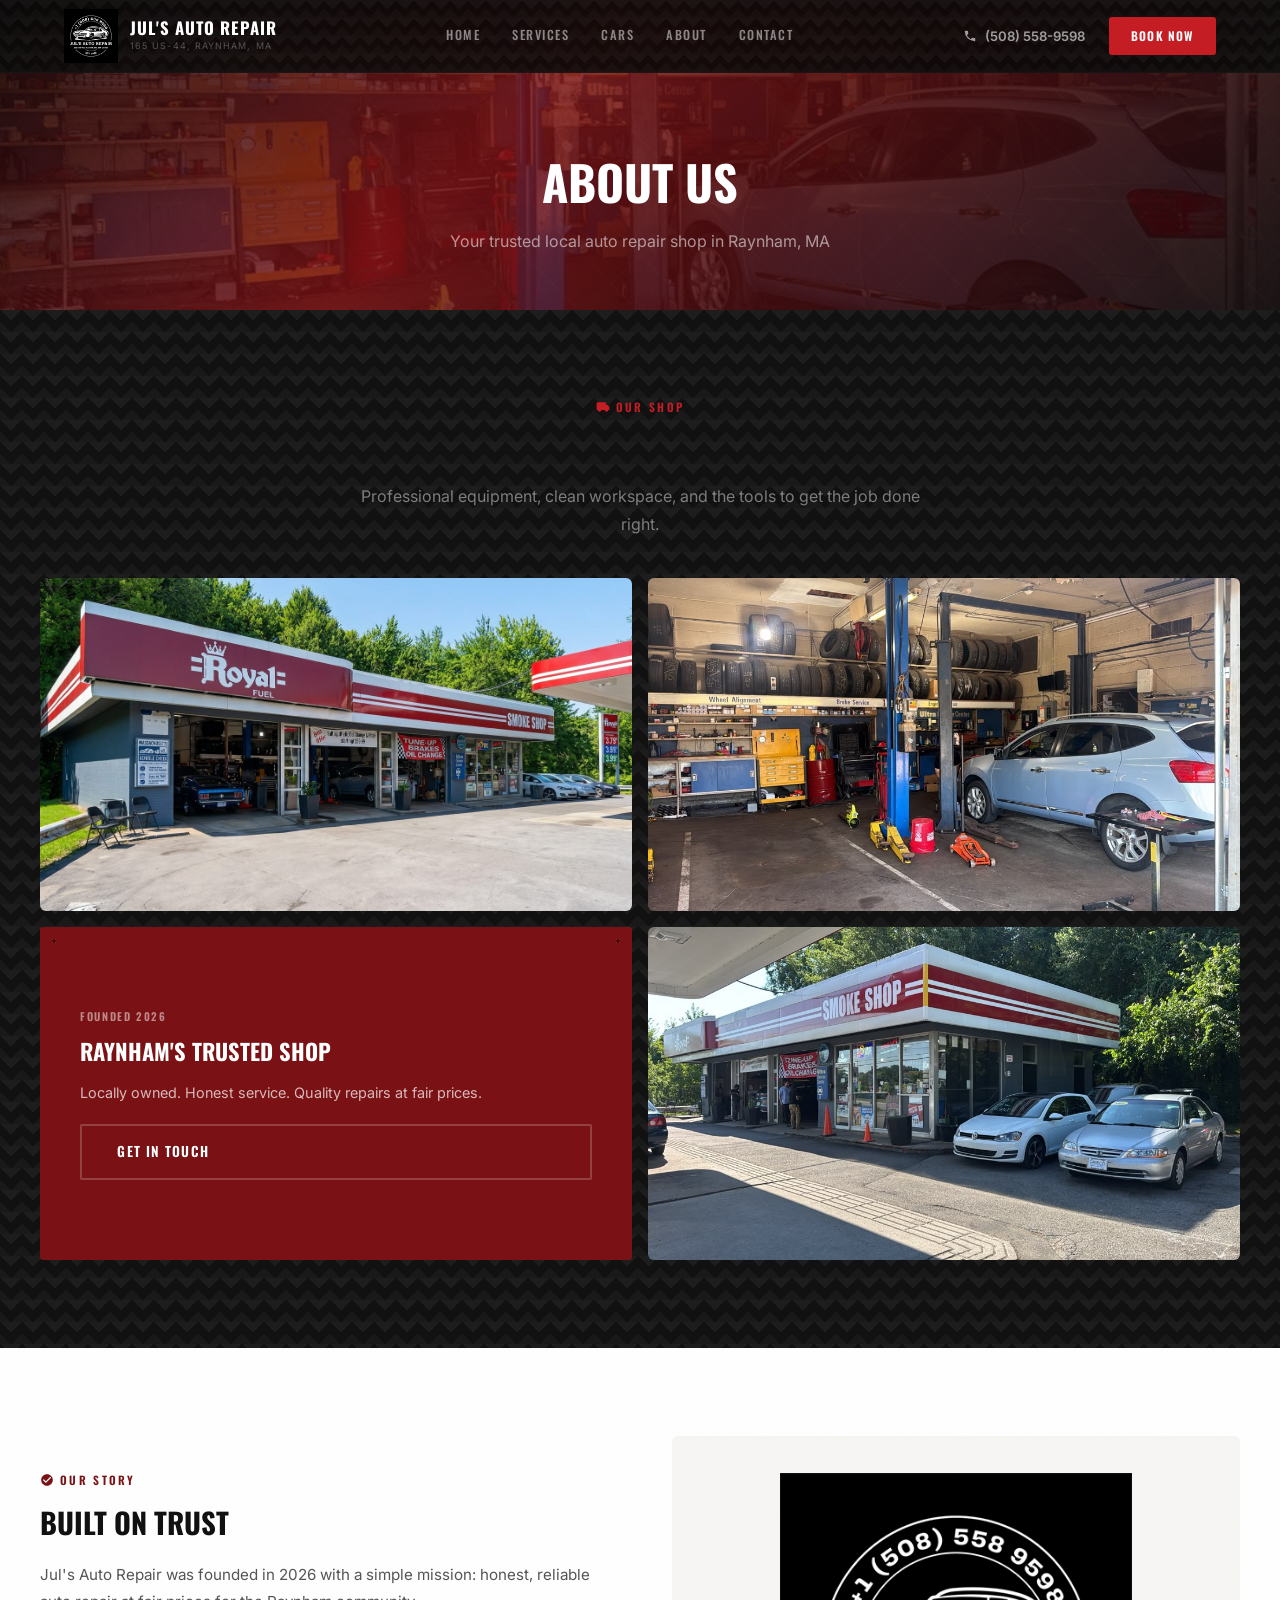
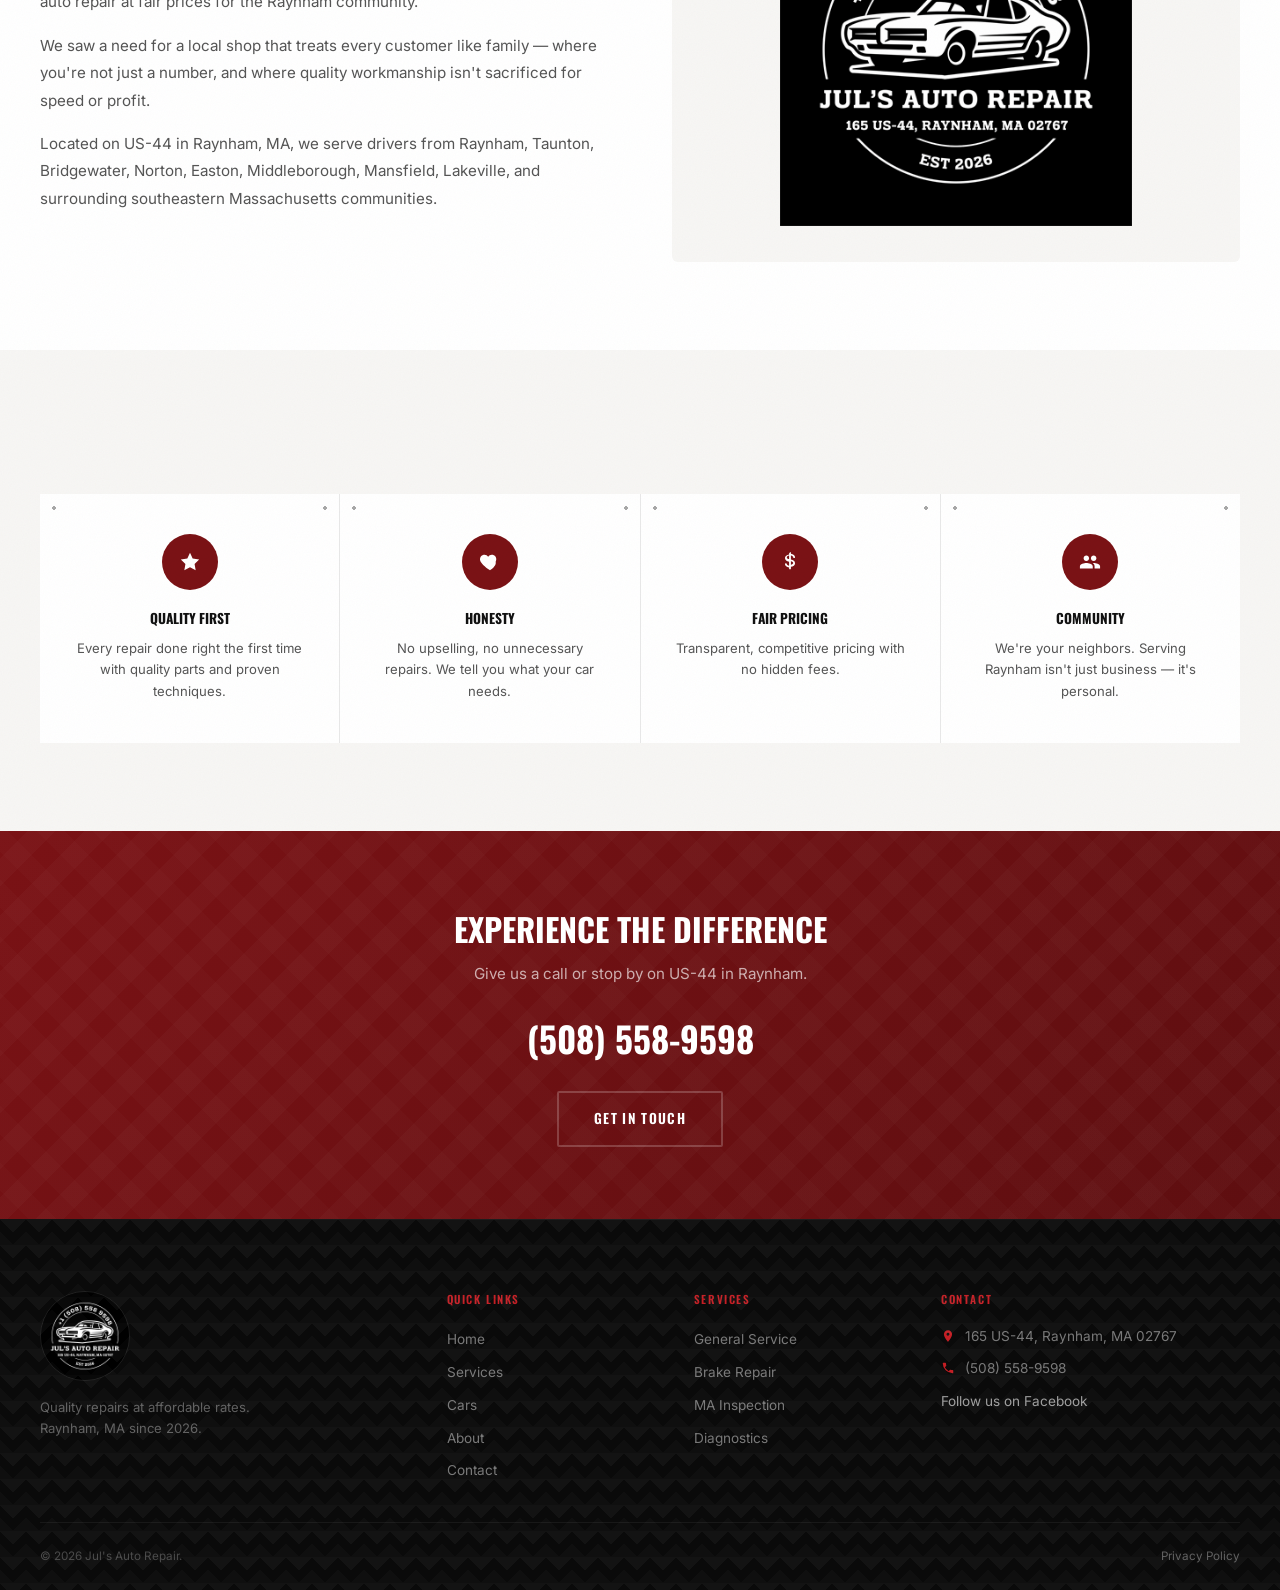
==== commit b87e1969: "Local SEO pass: fix Maps embed, correct geo data, structured data, page speed - Fix Contact page map" ====
--- a/about.html
+++ b/about.html
@@ -3,15 +3,50 @@
 <head>
   <meta charset="UTF-8">
   <meta name="viewport" content="width=device-width, initial-scale=1.0">
-  <title>About Jul's Auto Repair — Locally Owned Auto Shop in Raynham, MA</title>
-  <meta name="description" content="Meet Jul's Auto Repair — a locally owned auto repair shop in Raynham, MA. Quality workmanship, honest pricing, and dedicated service for Raynham, Taunton, Bridgewater & surrounding communities.">
+  <link rel="preconnect" href="https://fonts.googleapis.com">
+  <link rel="preconnect" href="https://fonts.gstatic.com" crossorigin>
+  <link rel="stylesheet" href="https://fonts.googleapis.com/css2?family=Inter:wght@400;500;600;700;800;900&family=Oswald:wght@400;500;600;700&family=JetBrains+Mono:wght@400;500;700&display=swap">
+  <title>About Jul's Auto Repair | Raynham, MA Auto Shop</title>
+  <meta name="description" content="Locally owned auto repair shop in Raynham, MA serving Taunton, Bridgewater & nearby towns since 2026. Honest pricing, quality work.">
   <meta name="robots" content="index, follow">
   <link rel="canonical" href="https://julsauto.com/about.html">
-  <meta property="og:title" content="About Jul's Auto Repair — Locally Owned Auto Shop in Raynham, MA">
-  <meta property="og:description" content="Locally owned auto repair shop in Raynham, MA. Quality workmanship, honest pricing, dedicated service.">
+  <meta property="og:title" content="About Jul's Auto Repair | Raynham, MA Auto Shop">
+  <meta property="og:description" content="Locally owned auto repair shop in Raynham, MA serving Taunton, Bridgewater & nearby towns since 2026. Honest pricing, quality work.">
   <meta property="og:type" content="website">
   <meta property="og:url" content="https://julsauto.com/about.html">
-  <meta property="og:image" content="https://julsauto.com/img/og-image.jpg">
+  <meta property="og:site_name" content="Jul's Auto Repair">
+  <meta property="og:image" content="https://julsauto.com/img/shop.jpg">
+  <meta name="twitter:card" content="summary_large_image">
+  <meta name="twitter:title" content="About Jul's Auto Repair | Raynham, MA Auto Shop">
+  <meta name="twitter:description" content="Locally owned auto repair shop in Raynham, MA serving Taunton, Bridgewater & nearby towns since 2026. Honest pricing, quality work.">
+  <meta name="twitter:image" content="https://julsauto.com/img/shop.jpg">
+  <script type="application/ld+json">
+  {
+    "@context":"https://schema.org",
+    "@type":"AutoRepair",
+    "name":"Jul's Auto Repair",
+    "image":"https://julsauto.com/img/logo-full.png",
+    "url":"https://julsauto.com/about.html",
+    "telephone":"+15085589598",
+    "address":{"@type":"PostalAddress","streetAddress":"165 US-44","addressLocality":"Raynham","addressRegion":"MA","postalCode":"02767","addressCountry":"US"},
+    "geo":{"@type":"GeoCoordinates","latitude":41.9047,"longitude":-71.0589},
+    "openingHoursSpecification":[{"@type":"OpeningHoursSpecification","dayOfWeek":["Monday","Tuesday","Wednesday","Thursday","Friday"],"opens":"07:00","closes":"17:00"},{"@type":"OpeningHoursSpecification","dayOfWeek":"Saturday","opens":"08:00","closes":"14:00"}],
+    "priceRange":"$$",
+    "sameAs":["https://www.facebook.com/share/1HEaFSoUfP/?mibextid=wwXIfr"],
+    "hasMap":"https://www.google.com/maps?cid=7025613540865763615",
+    "areaServed":["Raynham","Taunton","Bridgewater","Norton","Easton","Middleborough","Mansfield","Lakeville"]
+  }
+  </script>
+  <script type="application/ld+json">
+  {
+    "@context":"https://schema.org",
+    "@type":"BreadcrumbList",
+    "itemListElement":[
+      {"@type":"ListItem","position":1,"name":"Home","item":"https://julsauto.com/"},
+      {"@type":"ListItem","position":2,"name":"About","item":"https://julsauto.com/about.html"}
+    ]
+  }
+  </script>
   <link rel="stylesheet" href="css/style.css">
   <link rel="icon" type="image/png" sizes="32x32" href="img/favicon-32.png">
   <link rel="icon" type="image/png" sizes="512x512" href="img/favicon-512.png">
@@ -45,7 +80,7 @@
     <h2 class="sec-t wipe-in" style="text-align:center;color:#fff">Step Inside Jul's Auto Repair</h2>
     <p class="sec-p reveal" style="text-align:center;margin-left:auto;margin-right:auto;color:rgba(255,255,255,.45)">Professional equipment, clean workspace, and the tools to get the job done right.</p>
     <div class="garage-showcase tag-in" style="margin-top:2rem">
-      <div class="garage-img"><img src="img/shop.png" alt="Jul's Auto Repair exterior — storefront on US-44 in Raynham, MA"></div>
+      <div class="garage-img"><img src="img/shop.jpg" alt="Jul's Auto Repair exterior — storefront on US-44 in Raynham, MA"></div>
       <div class="garage-img"><img src="img/interior.png" alt="Jul's Auto Repair interior — professional service bays with hydraulic lifts"></div>
       <div class="garage-card">
         <span class="garage-card-tag">Founded 2026</span>
--- a/css/style.css
+++ b/css/style.css
@@ -1,5 +1,3 @@
-@import url('https://fonts.googleapis.com/css2?family=Inter:wght@400;500;600;700;800;900&family=Oswald:wght@400;500;600;700&family=JetBrains+Mono:wght@400;500;700&display=swap');
-
 *,*::before,*::after{margin:0;padding:0;box-sizing:border-box}
 html{scroll-behavior:smooth;scroll-padding-top:72px}
 body{font-family:'Inter',-apple-system,BlinkMacSystemFont,'Segoe UI',sans-serif;color:#111;line-height:1.6;-webkit-font-smoothing:antialiased;background:#fff}
@@ -57,7 +55,9 @@
 .area.tag-in:nth-child(n){transition-delay:calc(var(--i,0)*60ms)}
 
 /* ── HEADER ── */
-.hdr{position:fixed;top:0;left:0;right:0;z-index:1000;background:rgba(10,10,10,.92);backdrop-filter:blur(16px) saturate(180%);border-bottom:1px solid rgba(255,255,255,.04);transition:all .4s cubic-bezier(.4,0,.2,1);overflow:hidden}
+.hdr{position:fixed;top:0;left:0;right:0;z-index:1000;background:rgba(10,10,10,.92);backdrop-filter:blur(16px) saturate(180%);border-bottom:1px solid rgba(255,255,255,.04);transition:all .4s cubic-bezier(.4,0,.2,1)}
+/* No overflow:hidden here — backdrop-filter makes .hdr a containing block for position:fixed descendants (the mobile nav dropdown), and overflow:hidden would clip it to the header's own ~60px box, breaking the menu open state */
+.hdr-in{position:relative;z-index:1}
 .hdr::after{content:'';position:absolute;inset:0;pointer-events:none;background-image:
   linear-gradient(135deg,rgba(255,255,255,.035) 25%,transparent 25%),
   linear-gradient(225deg,rgba(255,255,255,.035) 25%,transparent 25%),
@@ -409,13 +409,31 @@
 .garage-grid img{width:100%;height:100%;object-fit:cover;border-radius:6px;transition:transform .4s,filter .4s}
 .garage-grid img:hover{transform:scale(1.02);filter:brightness(1.1)}
 
+/* ── CARS FOR SALE WINDOW ── homepage teaser, styled like a showroom window with a taped sale sticker */
+.car-window{display:grid;grid-template-columns:1fr 1fr;border:1px solid var(--gy);border-radius:3px;overflow:hidden;background:var(--w)}
+.car-window-img{position:relative;min-height:280px;overflow:hidden}
+.car-window-img img{width:100%;height:100%;object-fit:cover;transition:transform .5s}
+.car-window:hover .car-window-img img{transform:scale(1.04)}
+.car-window-badge{position:absolute;top:18px;left:-8px;z-index:1;background:var(--ml);color:var(--w);padding:.4rem 1.2rem;font-family:'Oswald',sans-serif;font-size:.7rem;font-weight:700;text-transform:uppercase;letter-spacing:.12em;transform:rotate(-6deg);box-shadow:0 4px 12px rgba(0,0,0,.35)}
+.car-window-info{padding:2.5rem;display:flex;flex-direction:column;justify-content:center;background-color:var(--w);background-repeat:no-repeat;background-image:
+    radial-gradient(circle 3px at 14px 14px,rgba(0,0,0,.34) 0%,rgba(0,0,0,.34) 55%,rgba(255,255,255,.55) 62%,transparent 75%),
+    radial-gradient(circle 3px at calc(100% - 14px) 14px,rgba(0,0,0,.34) 0%,rgba(0,0,0,.34) 55%,rgba(255,255,255,.55) 62%,transparent 75%)}
+.car-window-tag{font-family:var(--mono);font-size:.72rem;font-weight:700;color:var(--m);letter-spacing:.08em;text-transform:uppercase;margin-bottom:.3rem;display:block}
+.car-window-info h3{font-family:'Oswald',sans-serif;font-size:1.6rem;font-weight:800;text-transform:uppercase;margin-bottom:1.25rem;color:var(--t1)}
+.car-window-specs{display:flex;gap:1.5rem;margin-bottom:1.5rem}
+.car-window-specs>div{display:flex;flex-direction:column}
+.car-window-spec-val{font-family:var(--mono);font-size:1.15rem;font-weight:700;color:var(--t1)}
+.car-window-spec-lbl{font-size:.65rem;font-weight:700;text-transform:uppercase;letter-spacing:.1em;color:var(--t3);margin-top:.1rem}
+.car-window-price{font-family:'Oswald',sans-serif;font-size:2.4rem;font-weight:800;color:var(--m);margin-bottom:1.5rem}
+.car-window-price small{font-size:.4em;font-weight:600;color:var(--t3);text-transform:uppercase;letter-spacing:.08em;margin-right:.4rem;vertical-align:middle}
+
 /* ── RESPONSIVE ── */
 @media(max-width:768px){
   .hdr-in{padding:0 1rem;height:60px}
   .hdr-logo img{height:44px}
   .hdr-logo-name{font-size:.9rem}
   .hdr-logo-loc{font-size:.48rem}
-  .hdr-nav{position:fixed;top:60px;left:0;right:0;background:rgba(10,10,10,.98);backdrop-filter:blur(16px);flex-direction:column;padding:1.5rem;gap:1rem;transform:translateY(-100%);opacity:0;pointer-events:none;transition:.35s;border-bottom:1px solid rgba(255,255,255,.06)}
+  .hdr-nav{position:fixed;top:60px;left:0;right:0;background:#0d0d0d;flex-direction:column;padding:1.5rem;gap:1rem;transform:translateY(-100%);opacity:0;pointer-events:none;transition:.35s;border-bottom:1px solid rgba(255,255,255,.06);z-index:999}
   .hdr-nav.open{transform:translateY(0);opacity:1;pointer-events:all}
   .hdr-nav a{font-size:.88rem;padding:.5rem 0}
   .mob{display:block}
@@ -432,6 +450,9 @@
   .gauge{width:64px;height:64px}
   .hero-stat-num{font-size:1.5rem}
   .garage-showcase{grid-template-columns:1fr}
+  .car-window{grid-template-columns:1fr}
+  .car-window-img{min-height:220px}
+  .car-window-info{padding:2rem}
   .abt-grid,.ct-grid,.abt-story,.svc-2col{grid-template-columns:1fr;gap:2rem}
   .safe-grid{grid-template-columns:1fr 1fr;gap:1rem}
   .ftr-in{grid-template-columns:1fr;gap:2rem}
@@ -487,6 +508,10 @@
   .abt-story h2{font-size:1.4rem}
   .abt-txt h3{font-size:1.2rem}
   .val{padding:2rem 1.25rem}
+  .car-window-info{padding:1.5rem}
+  .car-window-info h3{font-size:1.3rem}
+  .car-window-price{font-size:1.9rem}
+  .car-window-specs{gap:1rem}
   .val h3{font-size:.78rem}
   .carousel-track img{height:180px}
   .carousel-btn{width:32px;height:32px;font-size:.9rem}
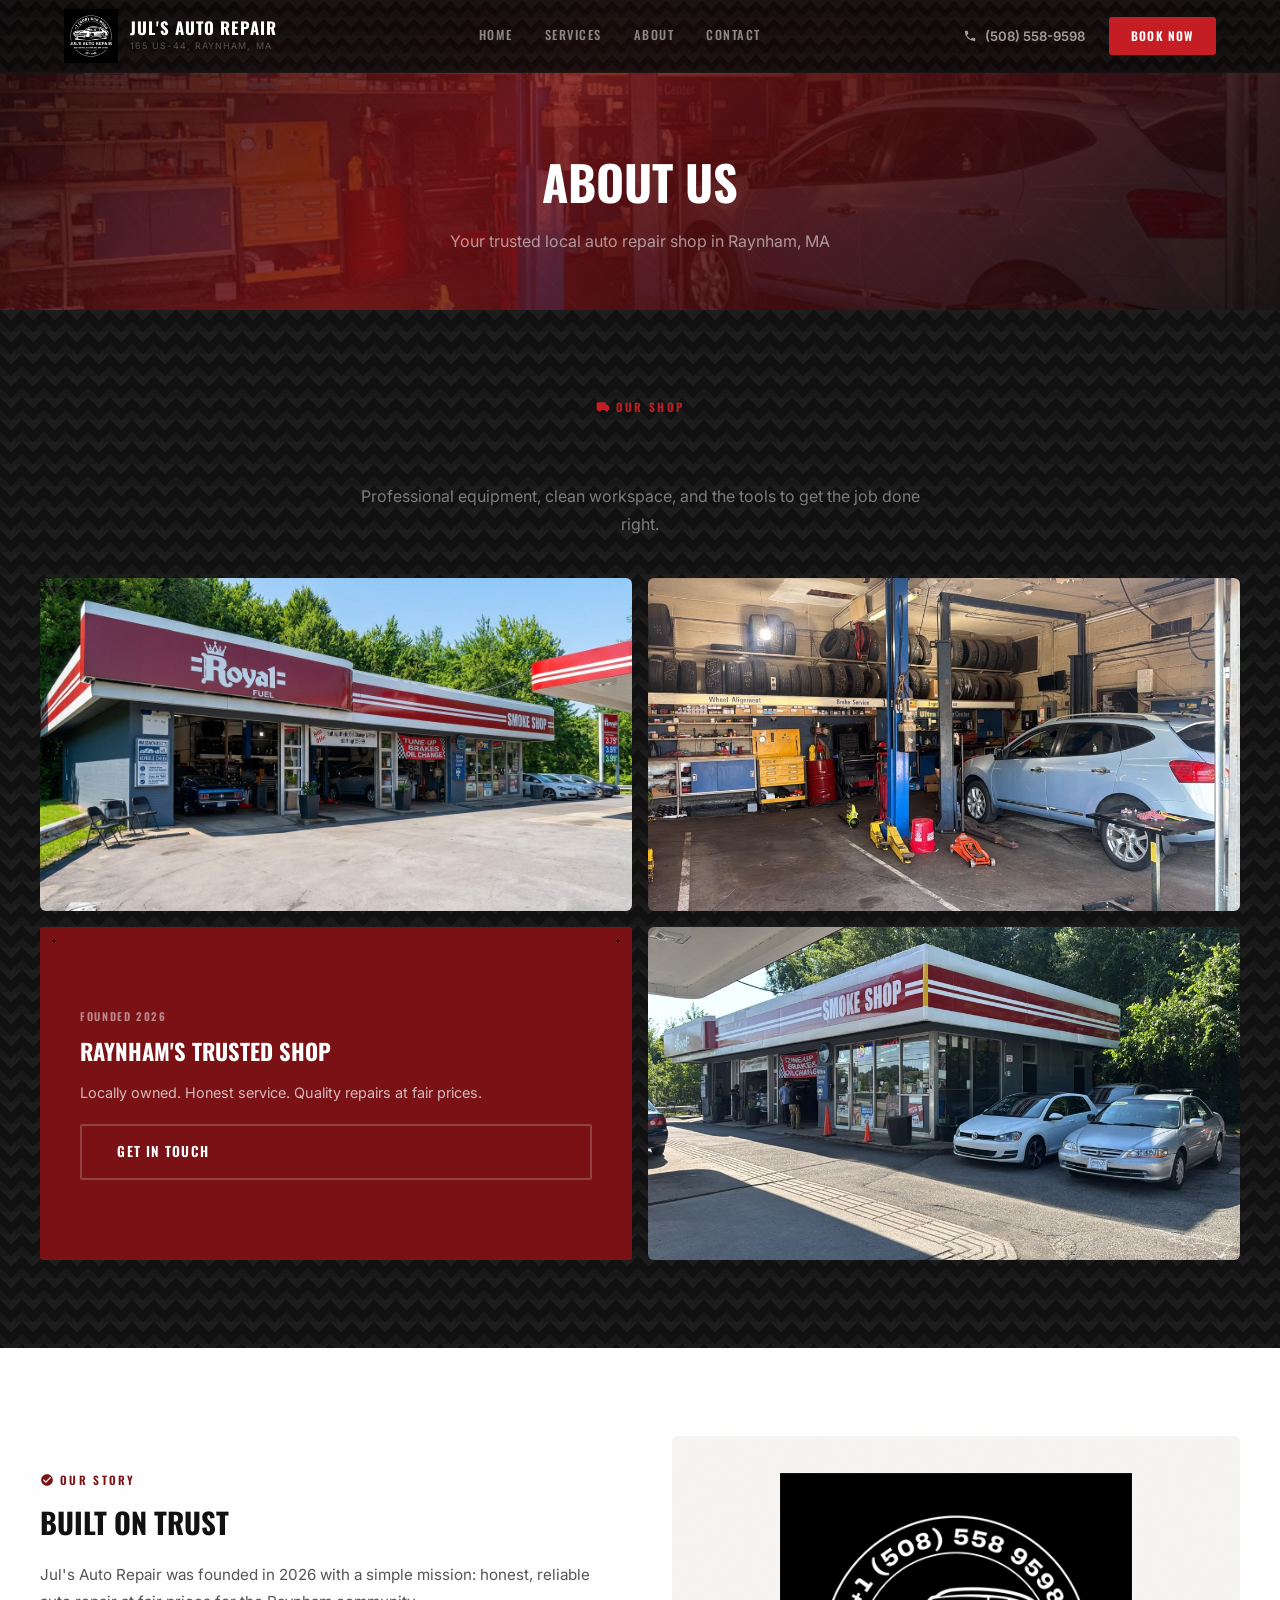
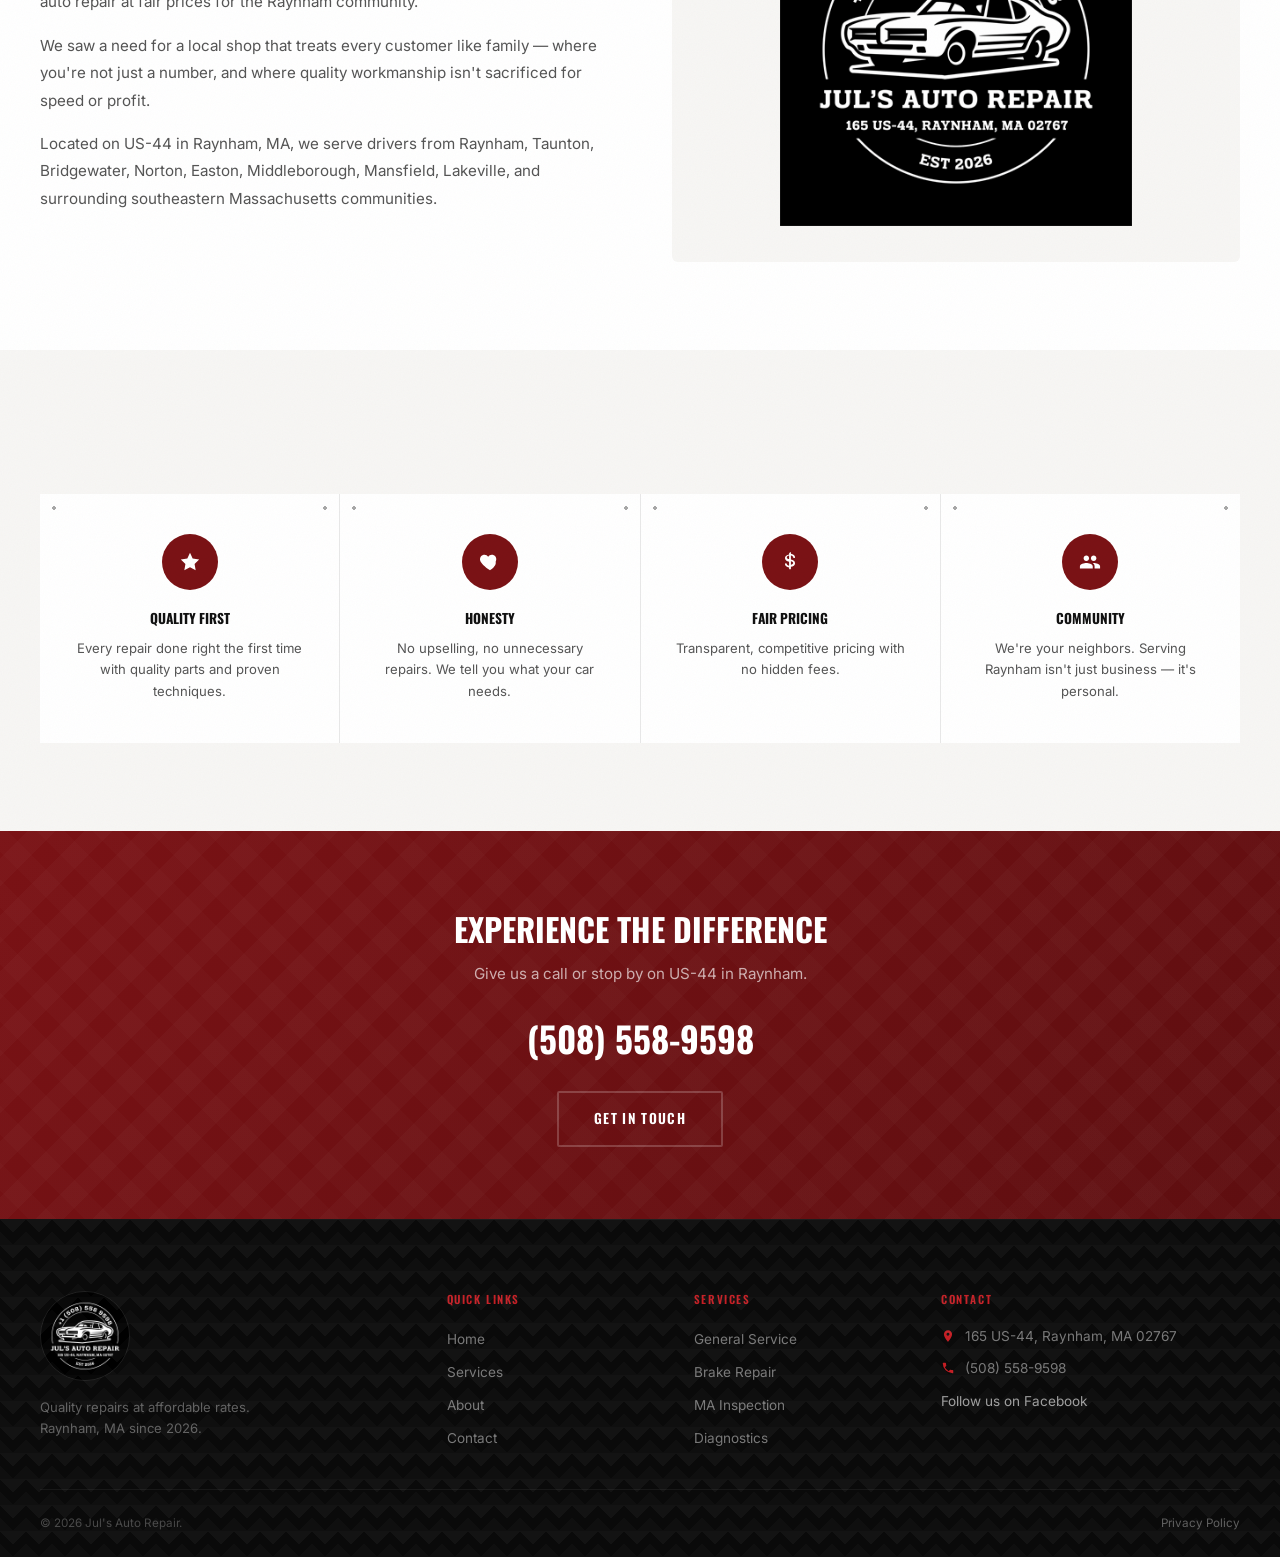
==== commit b4406b54: "Remove car-for-sale listing (2017 Golf sold) Delete cars.html, the homepage "Cars For Sale" showcase" ====
--- a/about.html
+++ b/about.html
@@ -63,7 +63,7 @@
         <span class="hdr-logo-loc">165 US-44, Raynham, MA</span>
       </div>
     </a>
-    <nav class="hdr-nav" id="nav"><a href="/">Home</a><a href="services.html">Services</a><a href="cars.html">Cars</a><a href="about.html">About</a><a href="contact.html">Contact</a></nav>
+    <nav class="hdr-nav" id="nav"><a href="/">Home</a><a href="services.html">Services</a><a href="about.html">About</a><a href="contact.html">Contact</a></nav>
     <div class="hdr-right">
       <a href="tel:+15085589598" class="hdr-phone"><svg viewBox="0 0 24 24"><path d="M6.62 10.79a15.05 15.05 0 006.59 6.59l2.2-2.2a1 1 0 011.01-.24 11.36 11.36 0 003.58.57 1 1 0 011 1V20a1 1 0 01-1 1A17 17 0 013 4a1 1 0 011-1h3.5a1 1 0 011 1 11.36 11.36 0 00.57 3.58 1 1 0 01-.25 1.01l-2.2 2.2z"/></svg>(508) 558-9598</a>
       <a href="contact.html" class="hdr-cta">Book Now</a>
@@ -130,7 +130,7 @@
 <footer class="ftr">
   <div class="ftr-in">
     <div class="ftr-brand"><img src="img/logo-simple.png" alt="Jul's Auto Repair — trusted auto repair shop in Raynham, MA" style="height:90px;width:auto;margin-bottom:1rem"><p>Quality repairs at affordable rates. Raynham, MA since 2026.</p></div>
-    <div class="ftr-col"><h4>Quick Links</h4><ul><li><a href="/">Home</a></li><li><a href="services.html">Services</a></li><li><a href="cars.html">Cars</a></li><li><a href="about.html">About</a></li><li><a href="contact.html">Contact</a></li></ul></div>
+    <div class="ftr-col"><h4>Quick Links</h4><ul><li><a href="/">Home</a></li><li><a href="services.html">Services</a></li><li><a href="about.html">About</a></li><li><a href="contact.html">Contact</a></li></ul></div>
     <div class="ftr-col"><h4>Services</h4><ul><li><a href="services.html#general-service">General Service</a></li><li><a href="services.html#brakes">Brake Repair</a></li><li><a href="services.html#inspection">MA Inspection</a></li><li><a href="services.html#diagnostics">Diagnostics</a></li></ul></div>
     <div class="ftr-col"><h4>Contact</h4>
       <div class="ftr-info"><svg viewBox="0 0 24 24"><path d="M12 2C8.13 2 5 5.13 5 9c0 5.25 7 13 7 13s7-7.75 7-13c0-3.87-3.13-7-7-7zm0 9.5a2.5 2.5 0 110-5 2.5 2.5 0 010 5z"/></svg><span>165 US-44, Raynham, MA 02767</span></div>
--- a/css/style.css
+++ b/css/style.css
@@ -409,23 +409,6 @@
 .garage-grid img{width:100%;height:100%;object-fit:cover;border-radius:6px;transition:transform .4s,filter .4s}
 .garage-grid img:hover{transform:scale(1.02);filter:brightness(1.1)}
 
-/* ── CARS FOR SALE WINDOW ── homepage teaser, styled like a showroom window with a taped sale sticker */
-.car-window{display:grid;grid-template-columns:1fr 1fr;border:1px solid var(--gy);border-radius:3px;overflow:hidden;background:var(--w)}
-.car-window-img{position:relative;min-height:280px;overflow:hidden}
-.car-window-img img{width:100%;height:100%;object-fit:cover;transition:transform .5s}
-.car-window:hover .car-window-img img{transform:scale(1.04)}
-.car-window-badge{position:absolute;top:18px;left:-8px;z-index:1;background:var(--ml);color:var(--w);padding:.4rem 1.2rem;font-family:'Oswald',sans-serif;font-size:.7rem;font-weight:700;text-transform:uppercase;letter-spacing:.12em;transform:rotate(-6deg);box-shadow:0 4px 12px rgba(0,0,0,.35)}
-.car-window-info{padding:2.5rem;display:flex;flex-direction:column;justify-content:center;background-color:var(--w);background-repeat:no-repeat;background-image:
-    radial-gradient(circle 3px at 14px 14px,rgba(0,0,0,.34) 0%,rgba(0,0,0,.34) 55%,rgba(255,255,255,.55) 62%,transparent 75%),
-    radial-gradient(circle 3px at calc(100% - 14px) 14px,rgba(0,0,0,.34) 0%,rgba(0,0,0,.34) 55%,rgba(255,255,255,.55) 62%,transparent 75%)}
-.car-window-tag{font-family:var(--mono);font-size:.72rem;font-weight:700;color:var(--m);letter-spacing:.08em;text-transform:uppercase;margin-bottom:.3rem;display:block}
-.car-window-info h3{font-family:'Oswald',sans-serif;font-size:1.6rem;font-weight:800;text-transform:uppercase;margin-bottom:1.25rem;color:var(--t1)}
-.car-window-specs{display:flex;gap:1.5rem;margin-bottom:1.5rem}
-.car-window-specs>div{display:flex;flex-direction:column}
-.car-window-spec-val{font-family:var(--mono);font-size:1.15rem;font-weight:700;color:var(--t1)}
-.car-window-spec-lbl{font-size:.65rem;font-weight:700;text-transform:uppercase;letter-spacing:.1em;color:var(--t3);margin-top:.1rem}
-.car-window-price{font-family:'Oswald',sans-serif;font-size:2.4rem;font-weight:800;color:var(--m);margin-bottom:1.5rem}
-.car-window-price small{font-size:.4em;font-weight:600;color:var(--t3);text-transform:uppercase;letter-spacing:.08em;margin-right:.4rem;vertical-align:middle}
 
 /* ── RESPONSIVE ── */
 @media(max-width:768px){
@@ -450,9 +433,6 @@
   .gauge{width:64px;height:64px}
   .hero-stat-num{font-size:1.5rem}
   .garage-showcase{grid-template-columns:1fr}
-  .car-window{grid-template-columns:1fr}
-  .car-window-img{min-height:220px}
-  .car-window-info{padding:2rem}
   .abt-grid,.ct-grid,.abt-story,.svc-2col{grid-template-columns:1fr;gap:2rem}
   .safe-grid{grid-template-columns:1fr 1fr;gap:1rem}
   .ftr-in{grid-template-columns:1fr;gap:2rem}
@@ -508,10 +488,6 @@
   .abt-story h2{font-size:1.4rem}
   .abt-txt h3{font-size:1.2rem}
   .val{padding:2rem 1.25rem}
-  .car-window-info{padding:1.5rem}
-  .car-window-info h3{font-size:1.3rem}
-  .car-window-price{font-size:1.9rem}
-  .car-window-specs{gap:1rem}
   .val h3{font-size:.78rem}
   .carousel-track img{height:180px}
   .carousel-btn{width:32px;height:32px;font-size:.9rem}
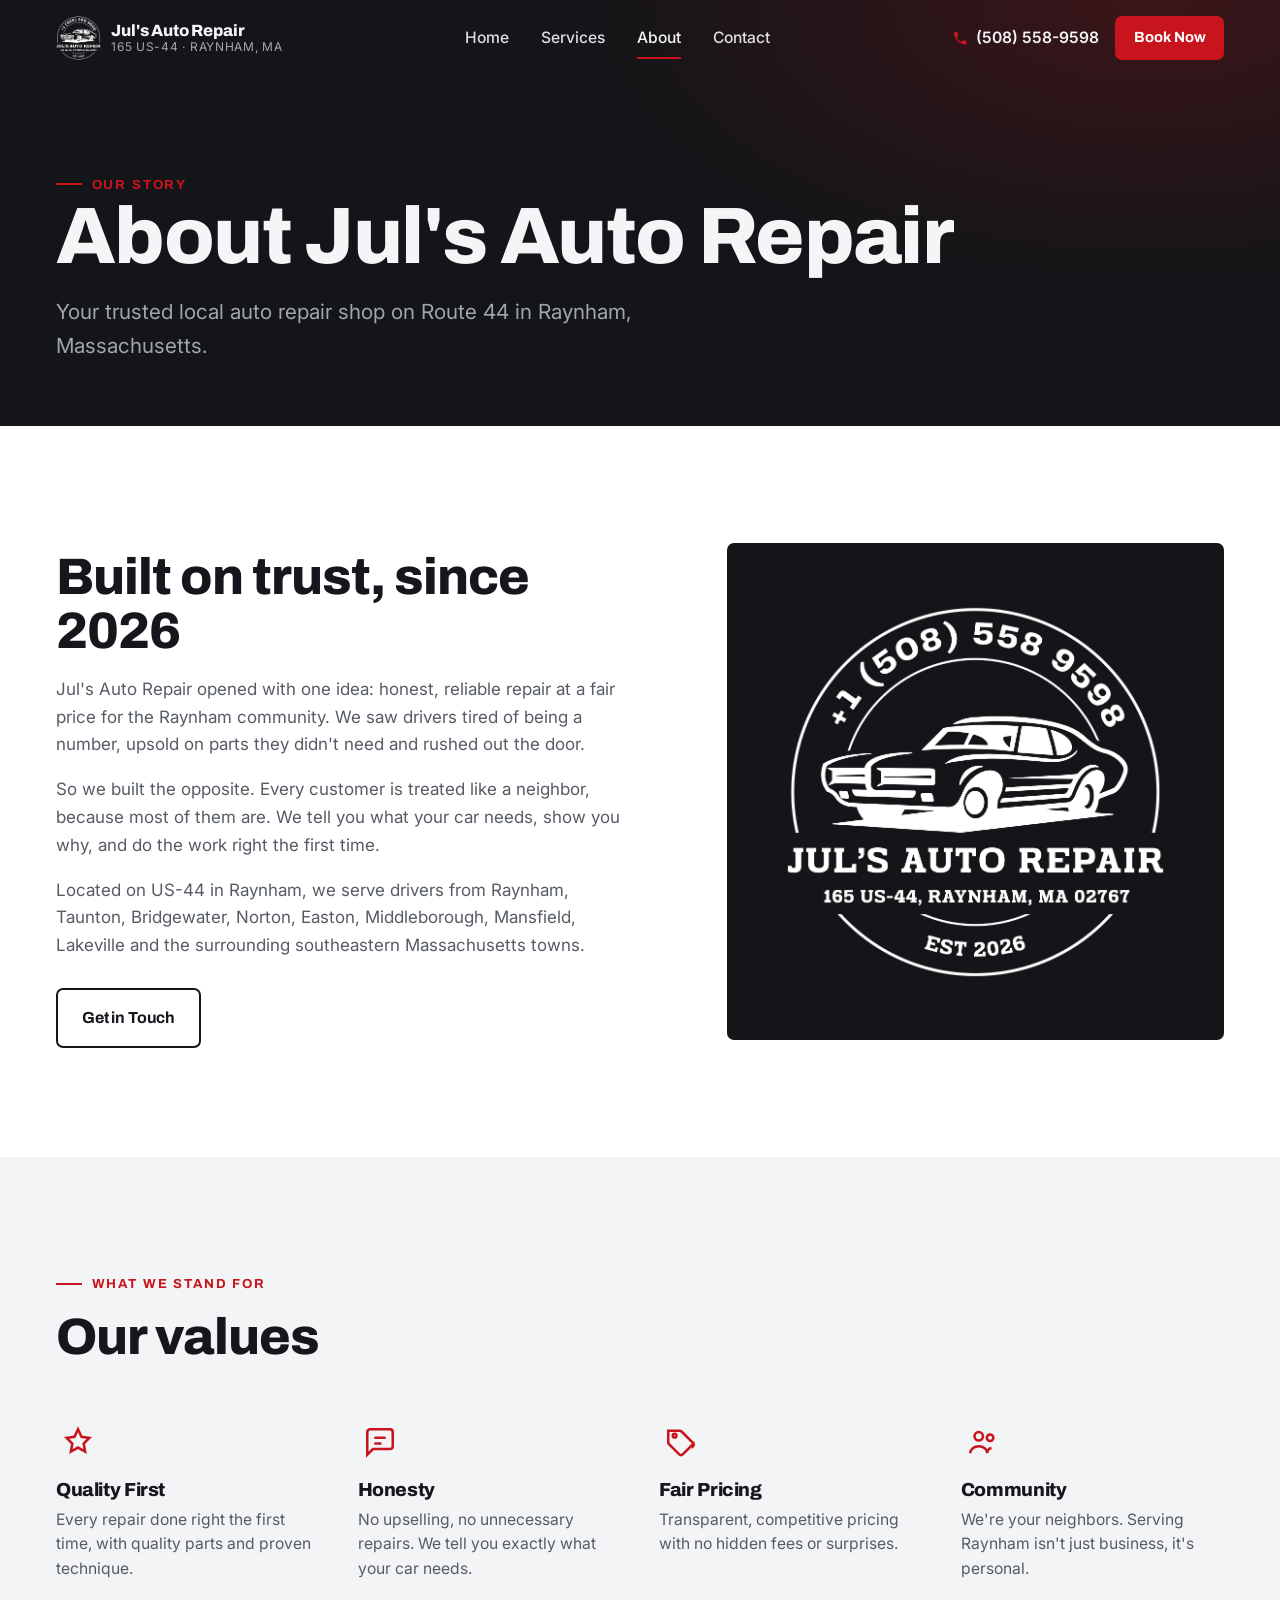
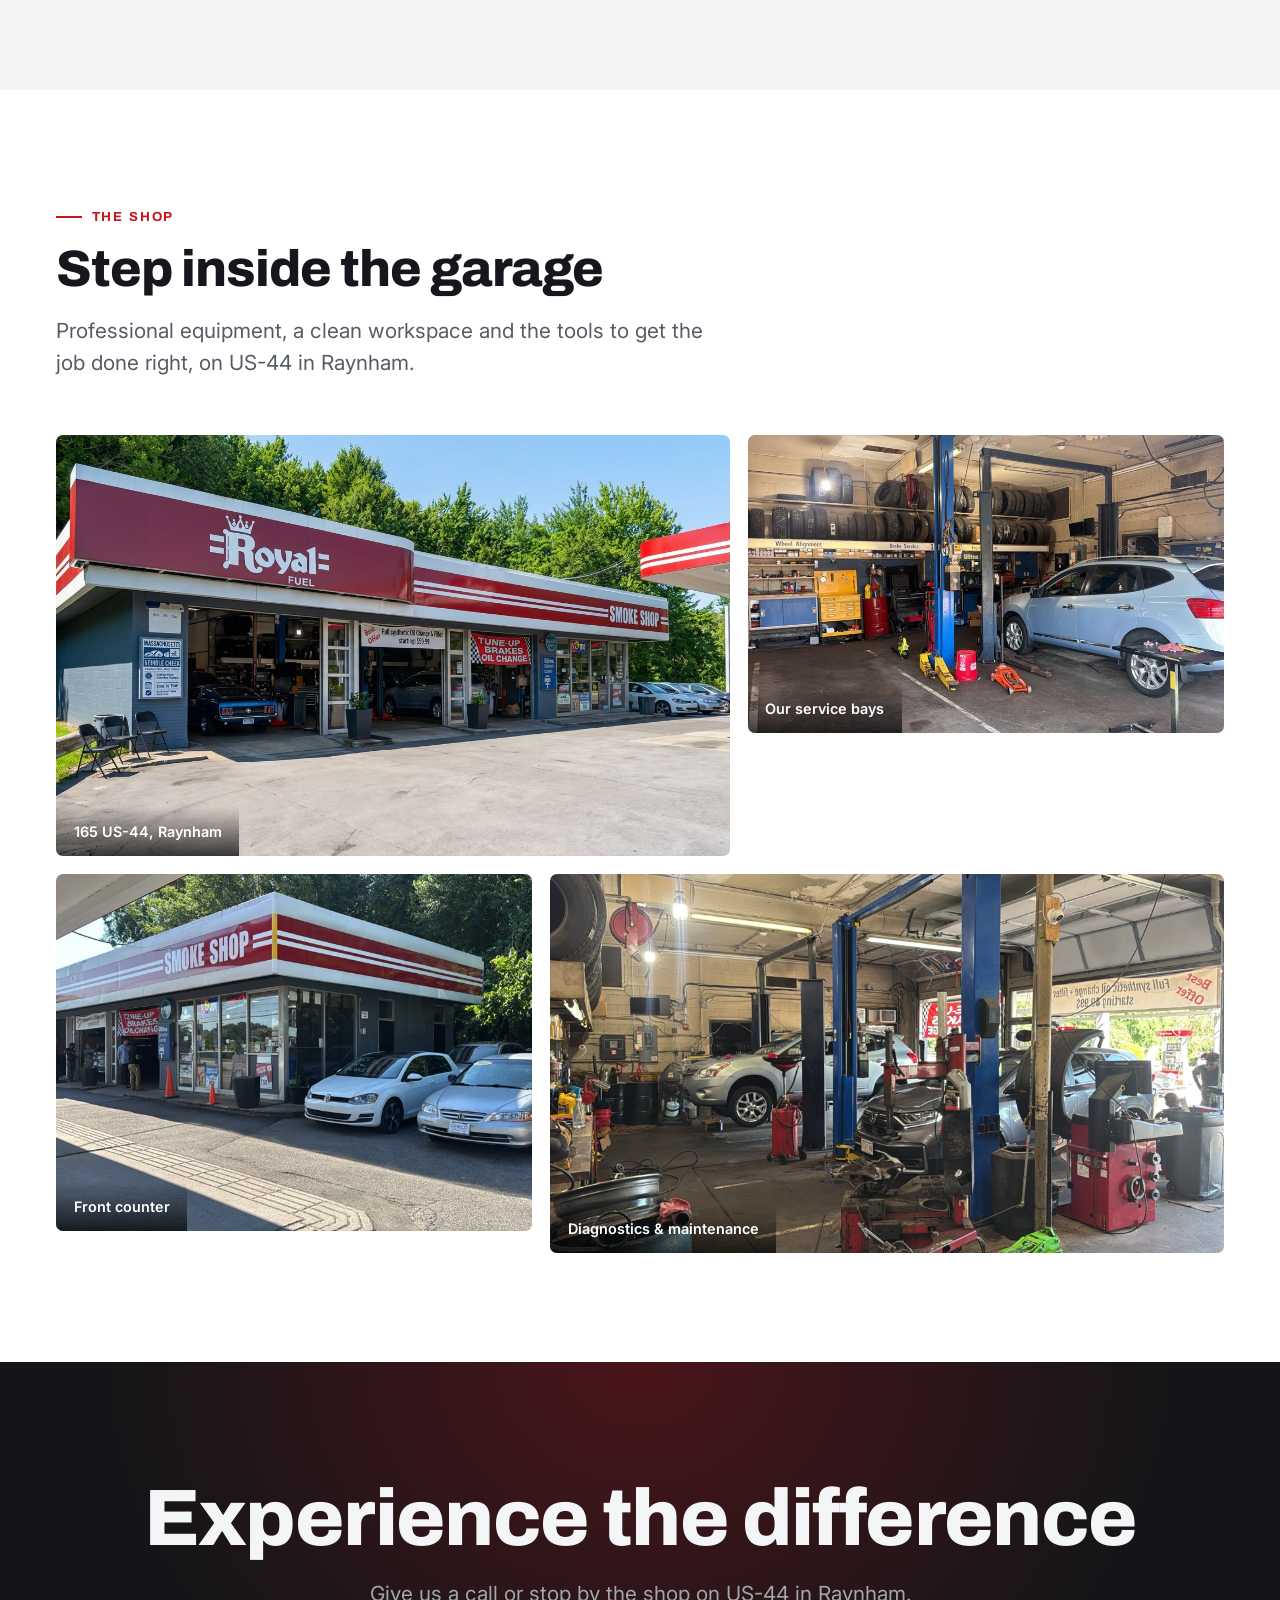
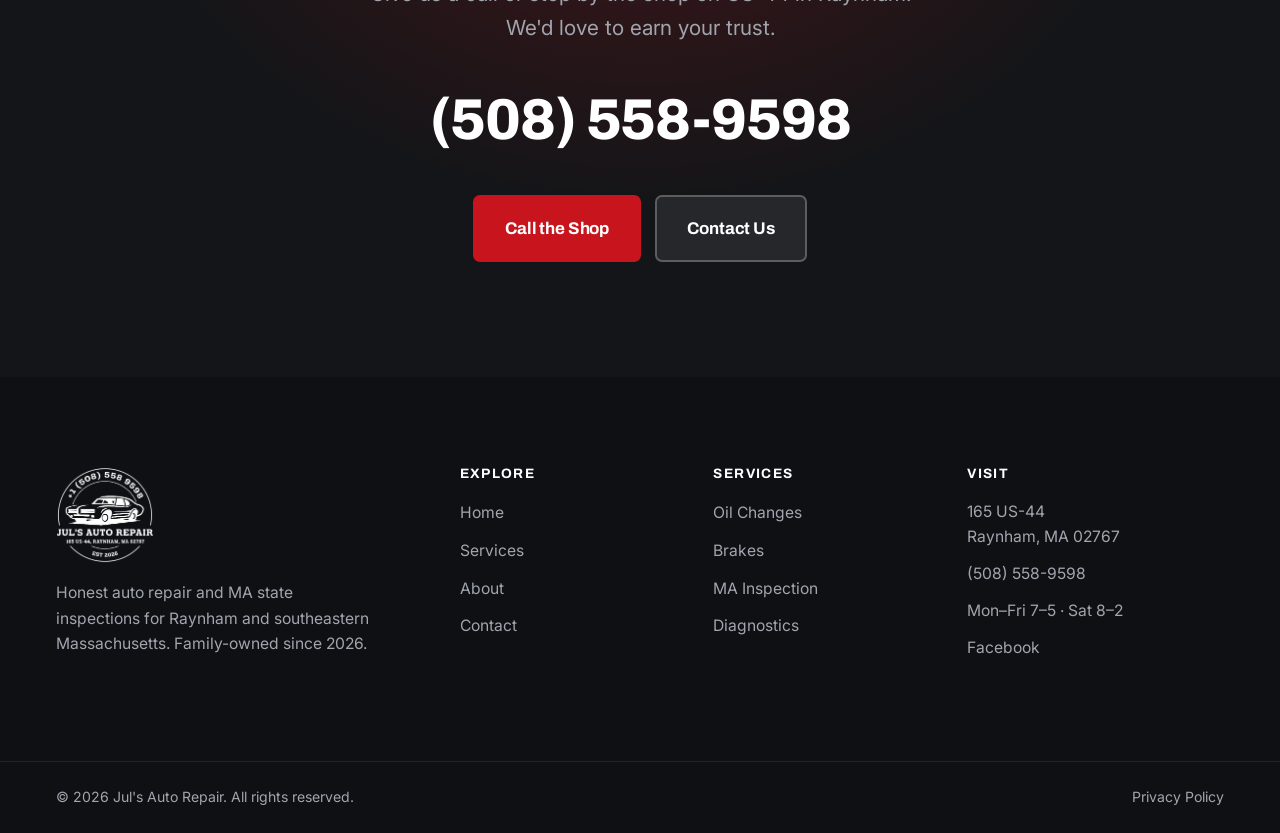
==== commit 2d62ce25: "Full site redesign: professional charcoal/red system + cut-out logo + SEO/GEO - New design system (c" ====
--- a/about.html
+++ b/about.html
@@ -3,142 +3,151 @@
 <head>
   <meta charset="UTF-8">
   <meta name="viewport" content="width=device-width, initial-scale=1.0">
-  <link rel="preconnect" href="https://fonts.googleapis.com">
-  <link rel="preconnect" href="https://fonts.gstatic.com" crossorigin>
-  <link rel="stylesheet" href="https://fonts.googleapis.com/css2?family=Inter:wght@400;500;600;700;800;900&family=Oswald:wght@400;500;600;700&family=JetBrains+Mono:wght@400;500;700&display=swap">
   <title>About Jul's Auto Repair | Raynham, MA Auto Shop</title>
-  <meta name="description" content="Locally owned auto repair shop in Raynham, MA serving Taunton, Bridgewater & nearby towns since 2026. Honest pricing, quality work.">
-  <meta name="robots" content="index, follow">
+  <meta name="description" content="Jul's Auto Repair is a family-owned auto shop on Route 44 in Raynham, MA, serving Taunton, Bridgewater and nearby towns since 2026. Honest service, quality work, fair prices. Call (508) 558-9598.">
+  <meta name="robots" content="index, follow, max-image-preview:large">
+  <meta name="geo.region" content="US-MA">
+  <meta name="geo.placename" content="Raynham, Massachusetts">
+  <meta name="geo.position" content="41.9047;-71.0589">
+  <meta name="ICBM" content="41.9047, -71.0589">
   <link rel="canonical" href="https://julsauto.com/about.html">
   <meta property="og:title" content="About Jul's Auto Repair | Raynham, MA Auto Shop">
-  <meta property="og:description" content="Locally owned auto repair shop in Raynham, MA serving Taunton, Bridgewater & nearby towns since 2026. Honest pricing, quality work.">
+  <meta property="og:description" content="Family-owned auto shop on Route 44 in Raynham, MA since 2026. Honest service, quality work, fair prices. Call (508) 558-9598.">
   <meta property="og:type" content="website">
   <meta property="og:url" content="https://julsauto.com/about.html">
   <meta property="og:site_name" content="Jul's Auto Repair">
   <meta property="og:image" content="https://julsauto.com/img/shop.jpg">
   <meta name="twitter:card" content="summary_large_image">
   <meta name="twitter:title" content="About Jul's Auto Repair | Raynham, MA Auto Shop">
-  <meta name="twitter:description" content="Locally owned auto repair shop in Raynham, MA serving Taunton, Bridgewater & nearby towns since 2026. Honest pricing, quality work.">
+  <meta name="twitter:description" content="Family-owned auto shop on Route 44 in Raynham, MA since 2026. Honest service, quality work, fair prices.">
   <meta name="twitter:image" content="https://julsauto.com/img/shop.jpg">
+  <meta name="theme-color" content="#141518">
+  <link rel="preconnect" href="https://fonts.googleapis.com">
+  <link rel="preconnect" href="https://fonts.gstatic.com" crossorigin>
+  <link href="https://fonts.googleapis.com/css2?family=Archivo:wght@600;700;800;900&family=Inter:wght@400;500;600;700&display=swap" rel="stylesheet">
+  <link rel="stylesheet" href="css/style.css">
+  <link rel="icon" type="image/png" sizes="32x32" href="img/favicon-32.png">
+  <link rel="icon" type="image/png" sizes="512x512" href="img/favicon-512.png">
+  <link rel="apple-touch-icon" href="img/apple-touch-icon.png">
   <script type="application/ld+json">
   {
-    "@context":"https://schema.org",
-    "@type":"AutoRepair",
-    "name":"Jul's Auto Repair",
-    "image":"https://julsauto.com/img/logo-full.png",
-    "url":"https://julsauto.com/about.html",
-    "telephone":"+15085589598",
+    "@context":"https://schema.org","@type":"AutoRepair","@id":"https://julsauto.com/#business",
+    "name":"Jul's Auto Repair","image":"https://julsauto.com/img/shop.jpg","logo":"https://julsauto.com/img/logo-badge-dark.png",
+    "url":"https://julsauto.com/","telephone":"+15085589598","priceRange":"$$","foundingDate":"2026",
     "address":{"@type":"PostalAddress","streetAddress":"165 US-44","addressLocality":"Raynham","addressRegion":"MA","postalCode":"02767","addressCountry":"US"},
     "geo":{"@type":"GeoCoordinates","latitude":41.9047,"longitude":-71.0589},
-    "openingHoursSpecification":[{"@type":"OpeningHoursSpecification","dayOfWeek":["Monday","Tuesday","Wednesday","Thursday","Friday"],"opens":"07:00","closes":"17:00"},{"@type":"OpeningHoursSpecification","dayOfWeek":"Saturday","opens":"08:00","closes":"14:00"}],
-    "priceRange":"$$",
+    "hasMap":"https://www.google.com/maps?cid=7025613540865763615",
+    "openingHoursSpecification":[
+      {"@type":"OpeningHoursSpecification","dayOfWeek":["Monday","Tuesday","Wednesday","Thursday","Friday"],"opens":"07:00","closes":"17:00"},
+      {"@type":"OpeningHoursSpecification","dayOfWeek":"Saturday","opens":"08:00","closes":"14:00"}
+    ],
     "sameAs":["https://www.facebook.com/share/1HEaFSoUfP/?mibextid=wwXIfr"],
-    "hasMap":"https://www.google.com/maps?cid=7025613540865763615",
     "areaServed":["Raynham","Taunton","Bridgewater","Norton","Easton","Middleborough","Mansfield","Lakeville"]
   }
   </script>
   <script type="application/ld+json">
-  {
-    "@context":"https://schema.org",
-    "@type":"BreadcrumbList",
-    "itemListElement":[
-      {"@type":"ListItem","position":1,"name":"Home","item":"https://julsauto.com/"},
-      {"@type":"ListItem","position":2,"name":"About","item":"https://julsauto.com/about.html"}
-    ]
-  }
+  {"@context":"https://schema.org","@type":"BreadcrumbList","itemListElement":[
+    {"@type":"ListItem","position":1,"name":"Home","item":"https://julsauto.com/"},
+    {"@type":"ListItem","position":2,"name":"About","item":"https://julsauto.com/about.html"}
+  ]}
   </script>
-  <link rel="stylesheet" href="css/style.css">
-  <link rel="icon" type="image/png" sizes="32x32" href="img/favicon-32.png">
-  <link rel="icon" type="image/png" sizes="512x512" href="img/favicon-512.png">
-  <link rel="apple-touch-icon" href="img/apple-touch-icon.png">
 </head>
 <body>
 
 <header class="hdr" id="hdr">
   <div class="hdr-in">
-    <a href="/" class="hdr-logo">
-      <img src="img/logo-simple.png" alt="Jul's Auto Repair — trusted auto repair shop in Raynham, MA">
-      <div class="hdr-logo-text">
-        <span class="hdr-logo-name">Jul's Auto Repair</span>
-        <span class="hdr-logo-loc">165 US-44, Raynham, MA</span>
-      </div>
+    <a href="/" class="brand" aria-label="Jul's Auto Repair home">
+      <img src="img/logo-badge-white.png" alt="Jul's Auto Repair muscle-car badge logo">
+      <span class="brand-wm"><span class="brand-name">Jul's Auto Repair</span><span class="brand-sub">165 US-44 · Raynham, MA</span></span>
     </a>
-    <nav class="hdr-nav" id="nav"><a href="/">Home</a><a href="services.html">Services</a><a href="about.html">About</a><a href="contact.html">Contact</a></nav>
-    <div class="hdr-right">
+    <nav class="nav" aria-label="Primary">
+      <a href="/">Home</a><a href="services.html">Services</a><a href="about.html" class="active">About</a><a href="contact.html">Contact</a>
+    </nav>
+    <div class="hdr-actions">
       <a href="tel:+15085589598" class="hdr-phone"><svg viewBox="0 0 24 24"><path d="M6.62 10.79a15.05 15.05 0 006.59 6.59l2.2-2.2a1 1 0 011.01-.24 11.36 11.36 0 003.58.57 1 1 0 011 1V20a1 1 0 01-1 1A17 17 0 013 4a1 1 0 011-1h3.5a1 1 0 011 1 11.36 11.36 0 00.57 3.58 1 1 0 01-.25 1.01l-2.2 2.2z"/></svg>(508) 558-9598</a>
       <a href="contact.html" class="hdr-cta">Book Now</a>
+      <button class="burger" id="burger" aria-label="Open menu"><span></span><span></span><span></span></button>
     </div>
-    <button class="mob" id="mob" aria-label="Menu"><span></span><span></span><span></span></button>
   </div>
 </header>
+<nav class="mnav" id="mnav" aria-label="Mobile">
+  <a href="/">Home</a><a href="services.html">Services</a><a href="about.html">About</a><a href="contact.html">Contact</a>
+  <a href="tel:+15085589598" class="btn btn-red">Call (508) 558-9598</a>
+</nav>
 
-<section class="pg-hero"><div class="pg-hero-c"><h1>About Us</h1><p>Your trusted local auto repair shop in Raynham, MA</p></div></section>
+<section class="pghero">
+  <div class="wrap pghero-in">
+    <span class="eyebrow">Our story</span>
+    <h1>About Jul's Auto Repair</h1>
+    <p>Your trusted local auto repair shop on Route 44 in Raynham, Massachusetts.</p>
+  </div>
+</section>
 
-<section class="sec sec-garage">
-  <div class="sec-in">
-    <span class="sec-label reveal" style="text-align:center;display:block"><svg viewBox="0 0 24 24" fill="currentColor" width="14" height="14" style="vertical-align:-2px;margin-right:6px"><path d="M20 8h-3V4H3c-1.1 0-2 .9-2 2v11h2c0 1.66 1.34 3 3 3s3-1.34 3-3h6c0 1.66 1.34 3 3 3s3-1.34 3-3h2v-5l-3-4z"/></svg>Our Shop</span>
-    <h2 class="sec-t wipe-in" style="text-align:center;color:#fff">Step Inside Jul's Auto Repair</h2>
-    <p class="sec-p reveal" style="text-align:center;margin-left:auto;margin-right:auto;color:rgba(255,255,255,.45)">Professional equipment, clean workspace, and the tools to get the job done right.</p>
-    <div class="garage-showcase tag-in" style="margin-top:2rem">
-      <div class="garage-img"><img src="img/shop.jpg" alt="Jul's Auto Repair exterior — storefront on US-44 in Raynham, MA"></div>
-      <div class="garage-img"><img src="img/interior.png" alt="Jul's Auto Repair interior — professional service bays with hydraulic lifts"></div>
-      <div class="garage-card">
-        <span class="garage-card-tag">Founded 2026</span>
-        <h3>Raynham's Trusted Shop</h3>
-        <p>Locally owned. Honest service. Quality repairs at fair prices.</p>
-        <a href="contact.html" class="btn btn-w">Get in Touch</a>
+<section class="sec">
+  <div class="wrap">
+    <div class="about">
+      <div class="about-copy reveal">
+        <h2 class="s-title">Built on trust, since 2026</h2>
+        <p>Jul's Auto Repair opened with one idea: honest, reliable repair at a fair price for the Raynham community. We saw drivers tired of being a number, upsold on parts they didn't need and rushed out the door.</p>
+        <p>So we built the opposite. Every customer is treated like a neighbor, because most of them are. We tell you what your car needs, show you why, and do the work right the first time.</p>
+        <p>Located on US-44 in Raynham, we serve drivers from Raynham, Taunton, Bridgewater, Norton, Easton, Middleborough, Mansfield, Lakeville and the surrounding southeastern Massachusetts towns.</p>
+        <a href="contact.html" class="btn btn-out" style="margin-top:1.8rem">Get in Touch</a>
       </div>
-      <div class="garage-img"><img src="img/shop2.png" alt="Jul's Auto Repair customer service counter"></div>
+      <div class="about-badge reveal d1"><img src="img/logo-badge-white.png" alt="Jul's Auto Repair, established 2026, Raynham, MA"></div>
+    </div>
+  </div>
+</section>
+
+<section class="sec grey-sec">
+  <div class="wrap">
+    <span class="eyebrow reveal">What we stand for</span>
+    <h2 class="s-title reveal d1">Our values</h2>
+    <div class="why">
+      <div class="why-item reveal"><div class="why-ic"><svg viewBox="0 0 24 24"><path d="M12 3l2.5 5.3 5.5.8-4 4 1 5.6-5-2.8-5 2.8 1-5.6-4-4 5.5-.8z"/></svg></div><h3>Quality First</h3><p>Every repair done right the first time, with quality parts and proven technique.</p></div>
+      <div class="why-item reveal d1"><div class="why-ic"><svg viewBox="0 0 24 24"><path d="M21 15a2 2 0 01-2 2H7l-4 4V5a2 2 0 012-2h14a2 2 0 012 2z"/><path d="M8 9h8M8 13h5"/></svg></div><h3>Honesty</h3><p>No upselling, no unnecessary repairs. We tell you exactly what your car needs.</p></div>
+      <div class="why-item reveal d2"><div class="why-ic"><svg viewBox="0 0 24 24"><path d="M20.6 13.4l-7.2 7.2a2 2 0 01-2.8 0l-7.1-7.1A2 2 0 013 12V4h8a2 2 0 011.4.6l8.2 8.2a1.4 1.4 0 010 2z"/><circle cx="7.5" cy="7.5" r="1.3"/></svg></div><h3>Fair Pricing</h3><p>Transparent, competitive pricing with no hidden fees or surprises.</p></div>
+      <div class="why-item reveal d3"><div class="why-ic"><svg viewBox="0 0 24 24"><circle cx="9" cy="8" r="3"/><circle cx="17" cy="9" r="2.3"/><path d="M3 20c0-3 2.7-5 6-5s6 2 6 5M15 20c0-2 1-3.4 3-3.8"/></svg></div><h3>Community</h3><p>We're your neighbors. Serving Raynham isn't just business, it's personal.</p></div>
     </div>
   </div>
 </section>
 
 <section class="sec">
-  <div class="sec-in">
-    <div class="abt-story">
-      <div class="reveal">
-        <span class="sec-label"><svg viewBox="0 0 24 24" fill="currentColor" width="14" height="14" style="vertical-align:-2px;margin-right:6px"><path d="M12 2C6.48 2 2 6.48 2 12s4.48 10 10 10 10-4.48 10-10S17.52 2 12 2zm-2 15l-5-5 1.41-1.41L10 14.17l7.59-7.59L19 8l-9 9z"/></svg>Our Story</span>
-        <h2 style="font-size:1.8rem;font-weight:800;margin-bottom:1rem;text-transform:uppercase">Built on Trust</h2>
-        <p>Jul's Auto Repair was founded in 2026 with a simple mission: honest, reliable auto repair at fair prices for the Raynham community.</p>
-        <p>We saw a need for a local shop that treats every customer like family — where you're not just a number, and where quality workmanship isn't sacrificed for speed or profit.</p>
-        <p>Located on US-44 in Raynham, MA, we serve drivers from Raynham, Taunton, Bridgewater, Norton, Easton, Middleborough, Mansfield, Lakeville, and surrounding southeastern Massachusetts communities.</p>
-      </div>
-      <div class="abt-img tag-in"><img src="img/logo-simple.png" alt="Jul's Auto Repair Logo" style="opacity:1"></div>
-    </div>
-  </div>
-</section>
-
-<section class="sec sec-cr">
-  <div class="sec-in">
-    <h2 class="sec-t wipe-in" style="text-align:center">Our Values</h2>
-    <div class="vals">
-      <div class="val tag-in"><div class="val-ic"><svg viewBox="0 0 24 24" fill="currentColor"><path d="M12 2l2.9 6.26L22 9.27l-5 4.87 1.18 6.86L12 17.77l-6.18 3.23L7 14.14 2 9.27l7.1-1.01z"/></svg></div><h3>Quality First</h3><p>Every repair done right the first time with quality parts and proven techniques.</p></div>
-      <div class="val tag-in"><div class="val-ic"><svg viewBox="0 0 24 24" fill="currentColor"><path d="M12 21s-7.5-4.6-10.2-9.3C.2 8.6 1.5 5 5 4.2c2-.45 3.9.4 5 2.1 1.1-1.7 3-2.55 5-2.1 3.5.8 4.8 4.4 3.2 7.5C19.5 16.4 12 21 12 21z"/></svg></div><h3>Honesty</h3><p>No upselling, no unnecessary repairs. We tell you what your car needs.</p></div>
-      <div class="val tag-in"><div class="val-ic"><svg viewBox="0 0 24 24" fill="currentColor"><path d="M12 1a1 1 0 011 1v1.06c2.6.32 4.5 1.75 4.5 3.69 0 .55-.45 1-1 1s-1-.45-1-1c0-.9-1.08-1.7-2.5-1.94v4.4c2.6.5 4.5 1.9 4.5 4.04 0 2.24-2.1 3.7-4.5 4.03V19a1 1 0 01-2 0v-1.06c-2.6-.32-4.5-1.75-4.5-3.69a1 1 0 012 0c0 .9 1.08 1.7 2.5 1.94v-4.4c-2.6-.5-4.5-1.9-4.5-4.04C6.5 5.5 8.6 4.05 11 3.72V2.75c0-.42.34-.75.75-.75zm-1 4.03c-1.42.24-2.5 1.03-2.5 1.94 0 .87.9 1.5 2.5 1.87zm2 6.06v3.81c1.42-.24 2.5-1.03 2.5-1.94 0-.87-.9-1.5-2.5-1.87z"/></svg></div><h3>Fair Pricing</h3><p>Transparent, competitive pricing with no hidden fees.</p></div>
-      <div class="val tag-in"><div class="val-ic"><svg viewBox="0 0 24 24" fill="currentColor"><path d="M16 11c1.66 0 3-1.34 3-3s-1.34-3-3-3-3 1.34-3 3 1.34 3 3 3zm-8 0c1.66 0 3-1.34 3-3S9.66 5 8 5 5 6.34 5 8s1.34 3 3 3zm0 2c-2.33 0-7 1.17-7 3.5V19h14v-2.5c0-2.33-4.67-3.5-7-3.5zm8 0c-.29 0-.62.02-.97.05 1.16.84 1.97 1.97 1.97 3.45V19h6v-2.5c0-2.33-4.67-3.5-7-3.5z"/></svg></div><h3>Community</h3><p>We're your neighbors. Serving Raynham isn't just business — it's personal.</p></div>
+  <div class="wrap">
+    <span class="eyebrow reveal">The shop</span>
+    <h2 class="s-title reveal d1">Step inside the garage</h2>
+    <p class="s-intro reveal d1">Professional equipment, a clean workspace and the tools to get the job done right, on US-44 in Raynham.</p>
+    <div class="gal">
+      <figure class="g1 reveal"><img src="img/shop.jpg" alt="Jul's Auto Repair storefront on US-44 in Raynham, MA" loading="lazy"><figcaption>165 US-44, Raynham</figcaption></figure>
+      <figure class="g2 reveal d1"><img src="img/interior.png" alt="Service bays with hydraulic lifts at Jul's Auto Repair" loading="lazy"><figcaption>Our service bays</figcaption></figure>
+      <figure class="g3 reveal"><img src="img/shop2.png" alt="Jul's Auto Repair customer service counter in Raynham, MA" loading="lazy"><figcaption>Front counter</figcaption></figure>
+      <figure class="g4 reveal d1"><img src="img/shop3.png" alt="Diagnostic and maintenance area at Jul's Auto Repair" loading="lazy"><figcaption>Diagnostics &amp; maintenance</figcaption></figure>
     </div>
   </div>
 </section>
 
 <section class="cta">
-  <h2>Experience the Difference</h2>
-  <p>Give us a call or stop by on US-44 in Raynham.</p>
-  <a href="tel:+15085589598" class="cta-tel">(508) 558-9598</a><br>
-  <a href="contact.html" class="btn btn-w">Get in Touch</a>
+  <div class="cta-in">
+    <h2 class="reveal">Experience the difference</h2>
+    <p class="reveal d1">Give us a call or stop by the shop on US-44 in Raynham. We'd love to earn your trust.</p>
+    <div class="reveal d2"><a href="tel:+15085589598" class="cta-tel">(508) 558-9598</a></div>
+    <div class="cta-row reveal d2">
+      <a href="tel:+15085589598" class="btn btn-red btn-lg">Call the Shop</a>
+      <a href="contact.html" class="btn btn-glass btn-lg">Contact Us</a>
+    </div>
+  </div>
 </section>
 
 <footer class="ftr">
-  <div class="ftr-in">
-    <div class="ftr-brand"><img src="img/logo-simple.png" alt="Jul's Auto Repair — trusted auto repair shop in Raynham, MA" style="height:90px;width:auto;margin-bottom:1rem"><p>Quality repairs at affordable rates. Raynham, MA since 2026.</p></div>
-    <div class="ftr-col"><h4>Quick Links</h4><ul><li><a href="/">Home</a></li><li><a href="services.html">Services</a></li><li><a href="about.html">About</a></li><li><a href="contact.html">Contact</a></li></ul></div>
-    <div class="ftr-col"><h4>Services</h4><ul><li><a href="services.html#general-service">General Service</a></li><li><a href="services.html#brakes">Brake Repair</a></li><li><a href="services.html#inspection">MA Inspection</a></li><li><a href="services.html#diagnostics">Diagnostics</a></li></ul></div>
-    <div class="ftr-col"><h4>Contact</h4>
-      <div class="ftr-info"><svg viewBox="0 0 24 24"><path d="M12 2C8.13 2 5 5.13 5 9c0 5.25 7 13 7 13s7-7.75 7-13c0-3.87-3.13-7-7-7zm0 9.5a2.5 2.5 0 110-5 2.5 2.5 0 010 5z"/></svg><span>165 US-44, Raynham, MA 02767</span></div>
-      <div class="ftr-info"><svg viewBox="0 0 24 24"><path d="M6.62 10.79a15.05 15.05 0 006.59 6.59l2.2-2.2a1 1 0 011.01-.24 11.36 11.36 0 003.58.57 1 1 0 011 1V20a1 1 0 01-1 1A17 17 0 013 4a1 1 0 011-1h3.5a1 1 0 011 1 11.36 11.36 0 00.57 3.58 1 1 0 01-.25 1.01l-2.2 2.2z"/></svg><span><a href="tel:+15085589598">(508) 558-9598</a></span></div>
-      <div class="ftr-info"><a href="https://www.facebook.com/share/1HEaFSoUfP/?mibextid=wwXIfr" target="_blank" rel="noopener" style="color:rgba(255,255,255,.6);text-decoration:none;font-size:.85rem">Follow us on Facebook</a></div>
-    </div>
+  <div class="ftr-top">
+    <div class="ftr-brand"><img src="img/logo-badge-white.png" alt="Jul's Auto Repair muscle-car badge"><p>Honest auto repair and MA state inspections for Raynham and southeastern Massachusetts. Family-owned since 2026.</p></div>
+    <div class="ftr-col"><h4>Explore</h4><ul><li><a href="/">Home</a></li><li><a href="services.html">Services</a></li><li><a href="about.html">About</a></li><li><a href="contact.html">Contact</a></li></ul></div>
+    <div class="ftr-col"><h4>Services</h4><ul><li><a href="services.html#oil-change">Oil Changes</a></li><li><a href="services.html#brakes">Brakes</a></li><li><a href="services.html#inspection">MA Inspection</a></li><li><a href="services.html#diagnostics">Diagnostics</a></li></ul></div>
+    <div class="ftr-col"><h4>Visit</h4><ul>
+      <li><p>165 US-44<br>Raynham, MA 02767</p></li><li><a href="tel:+15085589598">(508) 558-9598</a></li>
+      <li><p>Mon–Fri 7–5 · Sat 8–2</p></li><li><a href="https://www.facebook.com/share/1HEaFSoUfP/?mibextid=wwXIfr" target="_blank" rel="noopener">Facebook</a></li>
+    </ul></div>
   </div>
-  <div class="ftr-btm"><span>&copy; 2026 Jul's Auto Repair.</span><a href="privacy.html">Privacy Policy</a></div>
+  <div class="ftr-btm"><div class="ftr-btm-in"><span>&copy; <span id="yr">2026</span> Jul's Auto Repair. All rights reserved.</span><a href="privacy.html">Privacy Policy</a></div></div>
 </footer>
 <script src="js/main.js"></script>
 </body>
--- a/css/style.css
+++ b/css/style.css
@@ -1,504 +1,304 @@
-*,*::before,*::after{margin:0;padding:0;box-sizing:border-box}
-html{scroll-behavior:smooth;scroll-padding-top:72px}
-body{font-family:'Inter',-apple-system,BlinkMacSystemFont,'Segoe UI',sans-serif;color:#111;line-height:1.6;-webkit-font-smoothing:antialiased;background:#fff}
+/* ============================================================
+   Jul's Auto Repair — Raynham, MA
+   Professional auto-shop system · charcoal + white + brand red
+   Type: Archivo (display) / Inter (text)
+   ============================================================ */
 
 :root{
-  --m:#7A1215;
-  --md:#5E0E10;
-  --ml:#C41E24;
-  --bl:#0A0A0A;
-  --w:#FFFFFF;
-  --cr:#F7F6F4;
-  --gy:#E8E8E8;
-  --t1:#111111;
-  --t2:#555555;
-  --t3:#888888;
-  --mono:'JetBrains Mono',ui-monospace,'SF Mono',Consolas,monospace;
-}
-
+  --bg:#ffffff;
+  --bg-2:#f3f4f6;
+  --bg-3:#e9ebee;
+  --ink:#15171c;
+  --muted:#565b65;
+  --line:#e2e4e8;
+  --dark:#141518;
+  --dark-2:#1d1e23;
+  --dark-3:#26272d;
+  --on-dark:#f4f5f7;
+  --on-dark-mut:#a1a5ae;
+  --red:#c8151d;
+  --red-deep:#9f0f15;
+  --red-soft:#fbe9ea;
+  --radius:7px;
+  --pad:clamp(20px,5vw,56px);
+  --maxw:1280px;
+  --sec:clamp(64px,8.5vw,118px);
+  --ease:cubic-bezier(.22,1,.36,1);
+
+  --fs-xl:clamp(2.6rem,1.4rem + 4.6vw,5rem);
+  --fs-lg:clamp(2rem,1.3rem + 2.6vw,3.2rem);
+  --fs-md:clamp(1.4rem,1.1rem + 1.2vw,2rem);
+  --fs-lead:clamp(1.12rem,1.04rem + 0.35vw,1.3rem);
+  --fs-body:1.0625rem;
+  --fs-sm:0.9rem;
+}
+
+*{margin:0;padding:0;box-sizing:border-box}
+html{scroll-behavior:smooth;-webkit-text-size-adjust:100%}
+body{background:var(--bg);color:var(--ink);
+  font-family:'Inter',system-ui,-apple-system,sans-serif;font-size:var(--fs-body);line-height:1.62;
+  -webkit-font-smoothing:antialiased;text-rendering:optimizeLegibility;overflow-x:hidden}
 img{max-width:100%;height:auto;display:block}
 a{color:inherit;text-decoration:none}
 ul{list-style:none}
-
-/* ── KEYFRAMES ── */
-@keyframes heroSlideUp{from{opacity:0;transform:translateY(30px)}to{opacity:1;transform:translateY(0)}}
-
-.anim-in{opacity:0;transform:translateY(30px);animation:heroSlideUp .7s cubic-bezier(.16,1,.3,1) forwards}
-.anim-in-d1{animation-delay:.1s}
-.anim-in-d2{animation-delay:.2s}
-.anim-in-d3{animation-delay:.3s}
-.anim-in-d4{animation-delay:.4s}
-.anim-in-d5{animation-delay:.5s}
-.anim-in-d6{animation-delay:.6s}
-.anim-in-d7{animation-delay:.7s}
-
-.reveal{opacity:0;transform:translateY(28px);transition:opacity .6s cubic-bezier(.16,1,.3,1),transform .6s cubic-bezier(.16,1,.3,1)}
-.reveal.in{opacity:1;transform:translateY(0)}
-
-/* Heading stencil wipe-reveal — replaces plain fade for section titles */
-.wipe-in{opacity:0;clip-path:inset(0 100% 0 0);transition:opacity .3s ease,clip-path .8s cubic-bezier(.65,0,.15,1)}
-.wipe-in.in{opacity:1;clip-path:inset(0 0 0 0)}
-
-/* "Hung tag" reveal — cards settle into place with a slight overshoot, like a part tag being hung on a hook */
-.tag-in{opacity:0;transform:translateY(20px) rotate(-3deg) scale(.95);transition:opacity .5s ease,transform .65s cubic-bezier(.34,1.56,.64,1)}
-.tag-in.in{opacity:1;transform:translateY(0) rotate(0) scale(1)}
-.svc-list .svc-row.tag-in:nth-child(1),.safe-grid .safe-card.tag-in:nth-child(1),.svc-grid .svc-card.tag-in:nth-child(1),.why-grid .why-card.tag-in:nth-child(1),.vals .val.tag-in:nth-child(1){transition-delay:0ms}
-.svc-list .svc-row.tag-in:nth-child(2),.safe-grid .safe-card.tag-in:nth-child(2),.svc-grid .svc-card.tag-in:nth-child(2),.why-grid .why-card.tag-in:nth-child(2),.vals .val.tag-in:nth-child(2){transition-delay:80ms}
-.svc-list .svc-row.tag-in:nth-child(3),.safe-grid .safe-card.tag-in:nth-child(3),.svc-grid .svc-card.tag-in:nth-child(3),.why-grid .why-card.tag-in:nth-child(3),.vals .val.tag-in:nth-child(3){transition-delay:160ms}
-.svc-list .svc-row.tag-in:nth-child(4),.safe-grid .safe-card.tag-in:nth-child(4),.svc-grid .svc-card.tag-in:nth-child(4),.why-grid .why-card.tag-in:nth-child(4),.vals .val.tag-in:nth-child(4){transition-delay:240ms}
-.svc-list .svc-row.tag-in:nth-child(5),.svc-grid .svc-card.tag-in:nth-child(5){transition-delay:320ms}
-.svc-list .svc-row.tag-in:nth-child(6),.svc-grid .svc-card.tag-in:nth-child(6){transition-delay:400ms}
-.svc-list .svc-row.tag-in:nth-child(7),.svc-grid .svc-card.tag-in:nth-child(7){transition-delay:480ms}
-.svc-grid .svc-card.tag-in:nth-child(8){transition-delay:560ms}
-.svc-grid .svc-card.tag-in:nth-child(9){transition-delay:640ms}
-.svc-grid .svc-card.tag-in:nth-child(10){transition-delay:720ms}
-.area.tag-in:nth-child(n){transition-delay:calc(var(--i,0)*60ms)}
-
-/* ── HEADER ── */
-.hdr{position:fixed;top:0;left:0;right:0;z-index:1000;background:rgba(10,10,10,.92);backdrop-filter:blur(16px) saturate(180%);border-bottom:1px solid rgba(255,255,255,.04);transition:all .4s cubic-bezier(.4,0,.2,1)}
-/* No overflow:hidden here — backdrop-filter makes .hdr a containing block for position:fixed descendants (the mobile nav dropdown), and overflow:hidden would clip it to the header's own ~60px box, breaking the menu open state */
-.hdr-in{position:relative;z-index:1}
-.hdr::after{content:'';position:absolute;inset:0;pointer-events:none;background-image:
-  linear-gradient(135deg,rgba(255,255,255,.035) 25%,transparent 25%),
-  linear-gradient(225deg,rgba(255,255,255,.035) 25%,transparent 25%),
-  linear-gradient(45deg,rgba(255,255,255,.025) 25%,transparent 25%),
-  linear-gradient(315deg,rgba(255,255,255,.025) 25%,transparent 25%);
-  background-position:9px 0,9px 0,0 0,0 0;background-size:18px 18px;background-repeat:repeat}
-.hdr.scrolled{background:rgba(10,10,10,.97);box-shadow:0 4px 30px rgba(0,0,0,.5);border-bottom-color:rgba(255,255,255,.06)}
-.hdr-in{max-width:1200px;margin:0 auto;padding:0 1.5rem;display:flex;align-items:center;justify-content:space-between;height:72px}
-.hdr-logo{display:flex;align-items:center;gap:.75rem;text-decoration:none}
-.hdr-logo img{height:54px;width:auto}
-.hdr-logo-text{display:flex;flex-direction:column}
-.hdr-logo-name{font-family:'Oswald',sans-serif;font-size:1.05rem;font-weight:700;color:var(--w);text-transform:uppercase;letter-spacing:.06em;line-height:1.1}
-.hdr-logo-loc{font-size:.56rem;color:rgba(255,255,255,.3);text-transform:uppercase;letter-spacing:.12em;margin-top:2px}
-.hdr-nav{display:flex;align-items:center;gap:2rem}
-.hdr-nav a{position:relative;color:rgba(255,255,255,.5);font-family:'Oswald',sans-serif;font-size:.78rem;font-weight:500;text-transform:uppercase;letter-spacing:.12em;transition:color .25s;padding-bottom:2px;text-decoration:none}
-.hdr-nav a::after{content:'';position:absolute;left:0;bottom:0;width:0;height:2px;background:var(--ml);transition:width .3s ease}
-.hdr-nav a:hover{color:var(--w)}
-.hdr-nav a:hover::after{width:100%}
-.hdr-right{display:flex;align-items:center;gap:1.5rem}
-.hdr-phone{display:flex;align-items:center;gap:.5rem;color:rgba(255,255,255,.6);font-weight:600;font-size:.82rem;transition:color .25s;text-decoration:none}
-.hdr-phone:hover{color:var(--w)}
-.hdr-phone svg{width:14px;height:14px;fill:currentColor}
-.hdr-cta{background:var(--ml);color:var(--w);padding:.6rem 1.4rem;border-radius:3px;font-family:'Oswald',sans-serif;font-size:.75rem;font-weight:600;text-transform:uppercase;letter-spacing:.1em;text-decoration:none;transition:all .25s;position:relative;overflow:hidden}
-.hdr-cta::before{content:'';position:absolute;top:0;left:-100%;width:100%;height:100%;background:linear-gradient(90deg,transparent,rgba(255,255,255,.15),transparent);transition:left .5s}
-.hdr-cta:hover{background:#a8181d;box-shadow:0 4px 20px rgba(196,30,36,.4)}
-.hdr-cta:hover::before{left:100%}
-.mob{display:none;background:none;border:none;cursor:pointer;padding:.5rem}
-.mob span{display:block;width:22px;height:2px;background:var(--w);margin:5px 0;transition:.3s}
-
-/* ── HERO ── */
-.hero{position:relative;min-height:100vh;display:flex;flex-direction:column;justify-content:center;padding:120px 1.5rem 0;overflow:hidden;background:#0a0a0a}
-.hero-bg{position:absolute;inset:0;z-index:0;background-size:cover;background-position:center}
-.hero-overlay{position:absolute;inset:0;z-index:1;background:linear-gradient(105deg,rgba(10,10,10,.95) 0%,rgba(10,10,10,.88) 35%,rgba(10,10,10,.5) 65%,rgba(10,10,10,.25) 100%)}
-.hero-overlay::before{content:'';position:absolute;inset:0;background:
-  repeating-linear-gradient(-45deg,transparent,transparent 3px,rgba(255,255,255,.015) 3px,rgba(255,255,255,.015) 4px),
-  repeating-linear-gradient(45deg,transparent,transparent 3px,rgba(255,255,255,.01) 3px,rgba(255,255,255,.01) 4px);pointer-events:none}
-.hero-overlay::after{content:'';position:absolute;inset:0;background:
-  radial-gradient(circle at 20% 80%,rgba(122,18,21,.08) 0%,transparent 50%),
-  radial-gradient(circle at 80% 20%,rgba(122,18,21,.05) 0%,transparent 40%);pointer-events:none}
-
-/* Garage-door shutter — plays once on load, rolls up to reveal the hero like a real bay door opening */
-.hero-shutter{position:absolute;inset:0;z-index:5;pointer-events:none;transform-origin:top;
-  background:
-    repeating-linear-gradient(0deg,#4a4a4a 0 13px,#2c2c2c 13px 15px),
-    linear-gradient(180deg,#565656 0%,#242424 100%);
-  box-shadow:inset 0 -14px 30px rgba(0,0,0,.5);
-  animation:shutterUp 1.15s cubic-bezier(.65,0,.35,1) .15s forwards}
-.hero-shutter::before{content:'';position:absolute;inset:0;background:repeating-linear-gradient(90deg,rgba(0,0,0,.15) 0 2px,transparent 2px 90px)}
-.hero-shutter::after{content:'';position:absolute;left:0;right:0;bottom:0;height:14px;background:linear-gradient(180deg,rgba(255,255,255,.3),transparent)}
-@keyframes shutterUp{0%{transform:scaleY(1)}100%{transform:scaleY(0)}}
-/* Delay hero copy/stats until the shutter has mostly rolled up */
-.hero .anim-in-d1{animation-delay:1.05s}
-.hero .anim-in-d2{animation-delay:1.15s}
-.hero .anim-in-d3{animation-delay:1.25s}
-.hero .anim-in-d4{animation-delay:1.35s}
-.hero .anim-in-d5{animation-delay:1.5s}
-.hero .anim-in-d6{animation-delay:1.6s}
-.hero .anim-in-d7{animation-delay:1.7s}
-
-.hero-c{position:relative;z-index:2;max-width:800px;margin:0 auto;width:100%;text-align:center}
-.hero-tag{display:inline-block;font-family:'Oswald',sans-serif;font-size:.72rem;font-weight:600;text-transform:uppercase;letter-spacing:.22em;color:var(--ml);margin-bottom:1.5rem;padding:.5rem 1rem;border:1px solid rgba(196,30,36,.25);background:rgba(196,30,36,.06)}
-.hero h1{font-family:'Oswald',sans-serif;font-size:clamp(3.5rem,7vw,5.5rem);font-weight:700;text-transform:uppercase;line-height:.88;color:var(--w);margin-bottom:1.5rem;letter-spacing:-.02em}
-.hero-line{width:60px;height:4px;background:var(--ml);margin:0 auto 1.5rem;border-radius:2px}
-.hero-left p{font-size:1.05rem;color:rgba(255,255,255,.5);line-height:1.75;max-width:480px;margin:0 auto 2.5rem}
-.hero-btns{display:flex;gap:1rem;flex-wrap:wrap;justify-content:center}
-
-/* Hero stats bar — gauge-dial counters instead of flat numbers */
-.hero-stats{position:relative;z-index:2;max-width:1200px;margin:3rem auto 0;width:100%;display:flex;align-items:center;gap:0;background:rgba(10,10,10,.6);border:1px solid rgba(255,255,255,.08);border-radius:4px;overflow:hidden}
-.hero-stat{flex:1;display:flex;flex-direction:column;align-items:center;text-align:center;padding:1.25rem 1rem;position:relative}
-.hero-stat:not(:last-child)::after{content:'';position:absolute;right:0;top:25%;height:50%;width:1px;background:rgba(255,255,255,.08)}
-.gauge{position:relative;width:82px;height:82px;margin:0 auto .4rem}
-.gauge-ring{width:100%;height:100%;transform:rotate(-90deg)}
-.gauge-track{fill:none;stroke:rgba(255,255,255,.1);stroke-width:5}
-.gauge-fill{fill:none;stroke:var(--ml);stroke-width:5;stroke-linecap:round;stroke-dasharray:219.9;stroke-dashoffset:219.9}
-.gauge-center{position:absolute;inset:0;display:flex;align-items:center;justify-content:center}
-.hero-stat-num{font-family:'Oswald',sans-serif;font-size:1.7rem;font-weight:700;color:var(--w);line-height:1}
-.hero-stat-plus{font-family:var(--mono);font-size:1rem;font-weight:700;color:var(--ml);margin-left:1px}
-.hero-stat-lbl{font-family:'Oswald',sans-serif;font-size:.65rem;font-weight:500;text-transform:uppercase;letter-spacing:.12em;color:rgba(255,255,255,.35);margin-top:.3rem}
-
-/* ── BUTTONS ── */
-/* Mechanical "torque click" interaction: a hazard-stripe block swipes across on hover, button depresses on click — no glossy shine sweep */
-.btn{position:relative;display:inline-flex;align-items:center;gap:.5rem;padding:.95rem 2.2rem;font-family:'Oswald',sans-serif;font-size:.85rem;font-weight:600;text-transform:uppercase;letter-spacing:.1em;border-radius:2px;border:2px solid transparent;cursor:pointer;transition:transform .15s cubic-bezier(.4,0,.2,1),box-shadow .3s,border-color .3s,color .3s,background-color .3s;overflow:hidden}
-.btn>svg,.btn-inner{position:relative;z-index:1}
-.btn::before{content:'';position:absolute;top:0;left:-65%;width:55%;height:100%;transform:skewX(-18deg);transition:left .5s cubic-bezier(.4,0,.2,1);background:repeating-linear-gradient(-45deg,rgba(0,0,0,.22) 0 8px,rgba(0,0,0,.06) 8px 16px);pointer-events:none}
-.btn:hover::before{left:120%}
-.btn:active{transform:scale(.96)}
-.btn-r{background-color:var(--ml);color:var(--w);border-color:var(--ml)}
-.btn-r:hover{box-shadow:0 6px 22px rgba(196,30,36,.4)}
-.btn-outline{background-color:transparent;color:var(--w);border-color:rgba(255,255,255,.2)}
-.btn-outline::before{background:repeating-linear-gradient(-45deg,rgba(0,0,0,.12) 0 8px,rgba(0,0,0,.03) 8px 16px)}
-.btn-outline:hover{background-color:var(--w);color:var(--bl);border-color:var(--w);box-shadow:0 6px 22px rgba(255,255,255,.12)}
-.btn-g{background-color:var(--ml);color:var(--w);border-color:var(--ml)}
-.btn-g:hover{box-shadow:0 6px 22px rgba(196,30,36,.4)}
-.btn-w{background-color:transparent;color:var(--w);border-color:rgba(255,255,255,.2)}
-.btn-w::before{background:repeating-linear-gradient(-45deg,rgba(0,0,0,.12) 0 8px,rgba(0,0,0,.03) 8px 16px)}
-.btn-w:hover{background-color:var(--w);color:var(--bl);border-color:var(--w);box-shadow:0 6px 22px rgba(255,255,255,.12)}
-.btn-m{background-color:var(--m);color:var(--w);border-color:var(--m)}
-.btn-m:hover{box-shadow:0 6px 18px rgba(122,18,21,.4)}
-.btn-bl{background-color:var(--bl);color:var(--w);border-color:var(--bl)}
-.btn-bl:hover{box-shadow:0 6px 18px rgba(0,0,0,.3)}
-
-/* ── SECTIONS ──
-   Light sections: fine paper/print grain (SVG feTurbulence) instead of geometric hatching.
-   Dark sections: diamond-plate (checker-plate) tread pattern — real workshop floor material. */
-.sec{padding:5.5rem 1.5rem;position:relative}
-.sec::after{background-image:url("data:image/svg+xml,%3Csvg xmlns='http://www.w3.org/2000/svg' width='200' height='200'%3E%3Cfilter id='n'%3E%3CfeTurbulence type='fractalNoise' baseFrequency='0.85' numOctaves='3' stitchTiles='stitch'/%3E%3C/filter%3E%3Crect width='100%25' height='100%25' filter='url(%23n)'/%3E%3C/svg%3E");background-size:200px 200px;opacity:.035;mix-blend-mode:multiply;content:'';position:absolute;inset:0;pointer-events:none}
-.sec-cr{background:var(--cr)}
-.sec-bl{background:var(--bl);color:var(--w);position:relative}
-.sec-bl::before{content:'';position:absolute;inset:0;pointer-events:none;background-image:
-  linear-gradient(135deg,rgba(255,255,255,.045) 25%,transparent 25%),
-  linear-gradient(225deg,rgba(255,255,255,.045) 25%,transparent 25%),
-  linear-gradient(45deg,rgba(255,255,255,.03) 25%,transparent 25%),
-  linear-gradient(315deg,rgba(255,255,255,.03) 25%,transparent 25%);
-  background-position:13px 0,13px 0,0 0,0 0;background-size:26px 26px;background-repeat:repeat}
-.sec-garage{background:#111;color:var(--w);position:relative}
-.sec-garage::before{content:'';position:absolute;inset:0;pointer-events:none;background-image:
-  linear-gradient(135deg,rgba(255,255,255,.05) 25%,transparent 25%),
-  linear-gradient(225deg,rgba(255,255,255,.05) 25%,transparent 25%),
-  linear-gradient(45deg,rgba(255,255,255,.035) 25%,transparent 25%),
-  linear-gradient(315deg,rgba(255,255,255,.035) 25%,transparent 25%);
-  background-position:11px 0,11px 0,0 0,0 0;background-size:22px 22px;background-repeat:repeat}
-.sec-garage::after{content:'';position:absolute;inset:0;background:repeating-linear-gradient(135deg,transparent,transparent 50px,rgba(196,30,36,.02) 50px,rgba(196,30,36,.02) 52px);pointer-events:none}
-.sec-in{max-width:1200px;margin:0 auto;position:relative}
-.sec-label{font-family:'Oswald',sans-serif;font-size:.72rem;font-weight:600;text-transform:uppercase;letter-spacing:.2em;color:var(--m);margin-bottom:.6rem;display:block}
-.sec-bl .sec-label,.sec-garage .sec-label{color:var(--ml)}
-.sec-t{font-family:'Oswald',sans-serif;font-size:clamp(1.8rem,3.5vw,2.5rem);font-weight:700;text-transform:uppercase;letter-spacing:.02em;line-height:1.1;margin-bottom:.75rem}
-.sec-p{font-size:1rem;color:var(--t2);max-width:560px;line-height:1.75;margin-bottom:2.5rem}
-.sec-bl .sec-p,.sec-garage .sec-p{color:rgba(255,255,255,.45)}
-
-/* ── CARD SYSTEM ──
-   Sharp corners + hairline border + riveted corners (two small bolt-heads baked into the
-   background) + a mechanical "press" on hover instead of a float-and-glow lift. */
-.svc-card,.svc-list,.safe-card{
-  border-radius:3px;background-color:var(--w);background-repeat:no-repeat;background-image:
-    radial-gradient(circle 3px at 14px 14px,rgba(0,0,0,.34) 0%,rgba(0,0,0,.34) 55%,rgba(255,255,255,.55) 62%,transparent 75%),
-    radial-gradient(circle 3px at calc(100% - 14px) 14px,rgba(0,0,0,.34) 0%,rgba(0,0,0,.34) 55%,rgba(255,255,255,.55) 62%,transparent 75%);
-}
-
-/* ── SERVICES ── */
-.svc-grid{display:grid;grid-template-columns:repeat(auto-fill,minmax(280px,1fr));gap:1.25rem}
-.svc-card{border:1px solid var(--gy);padding:2rem;transition:transform .15s cubic-bezier(.4,0,.2,1),box-shadow .25s,border-color .25s;position:relative;overflow:hidden}
-.svc-card::before{content:'';position:absolute;top:0;left:0;width:3px;height:100%;background:var(--ml);transform:scaleY(0);transform-origin:top;transition:transform .3s cubic-bezier(.4,0,.2,1)}
-.svc-card:hover{transform:translateY(1px);box-shadow:inset 0 3px 8px rgba(0,0,0,.1);border-color:var(--m)}
-.svc-card:hover::before{transform:scaleY(1)}
-.svc-num{font-family:var(--mono);font-size:.65rem;font-weight:700;color:var(--m);letter-spacing:.1em;margin-bottom:.75rem;display:block}
-.svc-num::before{content:'JOB № '}
-.svc-card h3{font-family:'Oswald',sans-serif;font-size:1rem;font-weight:700;text-transform:uppercase;letter-spacing:.04em;margin-bottom:.6rem;color:var(--t1)}
-.svc-card p{font-size:.85rem;color:var(--t2);line-height:1.7}
-.svc-desc{font-size:.78rem;color:var(--t3);margin-top:.15rem;line-height:1.4}
-
-/* ── SERVICES 2-COL ── */
-.svc-2col{display:grid;grid-template-columns:1.15fr 1fr;gap:2rem;align-items:stretch}
-.svc-list{border:1px solid var(--gy);overflow:hidden}
-.svc-row{display:flex;align-items:center;gap:1rem;padding:1.15rem 1.5rem;border-bottom:1px solid var(--gy);transition:all .25s}
-.svc-row:last-child{border-bottom:none}
-.svc-row:hover{background:var(--cr);padding-left:2rem}
-.svc-ic{width:40px;height:40px;border-radius:50%;background:var(--cr);color:var(--m);display:flex;align-items:center;justify-content:center;flex-shrink:0;transition:all .3s cubic-bezier(.4,0,.2,1)}
-.svc-row:hover .svc-ic{background:var(--m);color:var(--w);transform:scale(1.1) rotate(-8deg)}
-.svc-ic svg{width:18px;height:18px}
-.svc-row h3{font-family:'Oswald',sans-serif;font-size:.92rem;font-weight:700;text-transform:uppercase;letter-spacing:.04em;color:var(--t1)}
-
-/* ── SAFETY ── */
-.safe-grid{display:grid;grid-template-columns:repeat(3,1fr);gap:1.5rem}
-.safe-card{border:1px solid var(--gy);padding:2.75rem 1.5rem 2.25rem;text-align:center;position:relative;overflow:hidden;transition:transform .15s cubic-bezier(.4,0,.2,1),box-shadow .25s}
-.safe-card::before{content:'';position:absolute;top:0;left:50%;transform:translateX(-50%);width:40px;height:3px;background:var(--ml);border-radius:0 0 4px 4px;transition:width .3s}
-.safe-card:hover{transform:translateY(1px);box-shadow:inset 0 3px 8px rgba(0,0,0,.1)}
-.safe-card:hover::before{width:60px}
-.safe-card p{font-size:.82rem;color:var(--t2);line-height:1.5;margin-top:.5rem}
-.safe-ic{width:64px;height:64px;border:2px solid var(--m);border-radius:50%;display:flex;align-items:center;justify-content:center;margin:0 auto 1.25rem;color:var(--m);transition:all .35s cubic-bezier(.4,0,.2,1)}
-.safe-card:hover .safe-ic{background:var(--m);color:var(--w);transform:rotate(12deg) scale(1.08)}
-.safe-ic svg{width:26px;height:26px}
-.safe-card h3{font-family:'Oswald',sans-serif;font-weight:700;text-transform:uppercase;letter-spacing:.06em;font-size:.95rem}
-
-/* ── PROMO ── */
-.promo{background:linear-gradient(135deg,var(--m) 0%,var(--md) 100%);border-radius:6px;padding:3.5rem 2rem;text-align:center;color:var(--w);position:relative;overflow:hidden;height:100%;display:flex;align-items:center;justify-content:center}
-.promo::before{content:'';position:absolute;inset:0;background:
-  repeating-linear-gradient(-45deg,transparent,transparent 20px,rgba(255,255,255,.025) 20px,rgba(255,255,255,.025) 40px),
-  repeating-linear-gradient(45deg,transparent,transparent 20px,rgba(255,255,255,.015) 20px,rgba(255,255,255,.015) 40px)}
-.promo::after{content:'';position:absolute;top:-50%;right:-50%;width:100%;height:100%;background:radial-gradient(circle,rgba(255,255,255,.04) 0%,transparent 70%);pointer-events:none}
-.promo-c{position:relative;z-index:1}
-.promo-tag{display:inline-block;border:1px solid rgba(255,255,255,.3);color:var(--w);padding:.3rem 1rem;border-radius:50px;font-family:'Oswald',sans-serif;font-size:.65rem;font-weight:600;text-transform:uppercase;letter-spacing:.14em;margin-bottom:1rem}
-.promo h2{font-family:'Oswald',sans-serif;font-size:clamp(1.4rem,3vw,1.9rem);font-weight:700;text-transform:uppercase;margin-bottom:.25rem}
-.promo-sub{font-size:1rem;opacity:.75;margin-bottom:.5rem}
-.promo-price{font-family:'Oswald',sans-serif;font-size:clamp(3rem,6vw,4.5rem);font-weight:700;line-height:1;margin:.5rem 0}
-.promo-price small{font-size:.35em;vertical-align:super;font-weight:600;opacity:.65}
-.promo-note{font-size:.82rem;opacity:.45}
-
-/* ── ABOUT ── */
-.abt-grid{display:grid;grid-template-columns:1fr 1.2fr;gap:4rem;align-items:center}
-.abt-logo{text-align:center}
-.abt-logo img{max-width:260px;margin:0 auto}
-.abt-txt h3{font-family:'Oswald',sans-serif;font-size:1.5rem;font-weight:700;margin-bottom:1rem;text-transform:uppercase}
-.abt-txt p{color:var(--t2);margin-bottom:1rem;line-height:1.75;font-size:.95rem}
-
-/* ── AREAS ── */
-.areas{display:grid;grid-template-columns:repeat(auto-fill,minmax(170px,1fr));gap:.5rem}
-.area{background:var(--w);border:1px solid var(--gy);padding:.8rem 1rem;font-size:.85rem;font-weight:600;display:flex;align-items:center;gap:.5rem;transition:all .2s;border-radius:4px}
-.area:hover{border-color:var(--m);transform:translateY(-2px);box-shadow:0 4px 12px rgba(122,18,21,.06)}
-.area svg{width:14px;height:14px;fill:var(--m);flex-shrink:0}
-
-/* ── TICKER ── decorative scrolling shop-sign strip, duplicated content for a seamless loop */
-.ticker-wrap{position:relative;overflow:hidden;background:var(--bl);border-top:2px solid var(--ml);border-bottom:2px solid var(--ml);margin-bottom:2rem}
-.ticker-track{display:flex;width:max-content;animation:tickerScroll 28s linear infinite}
-.ticker-wrap:hover .ticker-track{animation-play-state:paused}
-.ticker-item{display:flex;align-items:center;gap:.6rem;padding:.85rem 2rem;font-family:'Oswald',sans-serif;font-size:.85rem;font-weight:600;text-transform:uppercase;letter-spacing:.14em;color:rgba(255,255,255,.6);white-space:nowrap}
-.ticker-item svg{width:12px;height:12px;fill:var(--ml);flex-shrink:0}
-@keyframes tickerScroll{to{transform:translateX(-50%)}}
-
-/* ── WHY ── */
-.why-grid{display:grid;grid-template-columns:repeat(auto-fill,minmax(250px,1fr));gap:1px;background:rgba(255,255,255,.08)}
-.why-card{position:relative;background-color:rgba(255,255,255,.04);background-repeat:no-repeat;background-image:
-    radial-gradient(circle 3px at 14px 14px,rgba(0,0,0,.5) 0%,rgba(0,0,0,.5) 55%,rgba(255,255,255,.3) 62%,transparent 75%),
-    radial-gradient(circle 3px at calc(100% - 14px) 14px,rgba(0,0,0,.5) 0%,rgba(0,0,0,.5) 55%,rgba(255,255,255,.3) 62%,transparent 75%);
-  padding:2.5rem 2rem;text-align:center;transition:transform .15s cubic-bezier(.4,0,.2,1),background-color .3s}
-.why-card:hover{transform:translateY(1px);background-color:rgba(255,255,255,.07)}
-.why-icon{width:56px;height:56px;background:rgba(255,255,255,.9);color:var(--m);border-radius:50%;display:flex;align-items:center;justify-content:center;margin:0 auto 1.1rem;transition:all .35s cubic-bezier(.4,0,.2,1)}
-.why-card:hover .why-icon{background:var(--ml);color:var(--w);transform:rotate(-10deg) scale(1.1)}
-.why-icon svg{width:22px;height:22px}
-.why-card h3{font-family:'Oswald',sans-serif;font-size:.85rem;font-weight:700;text-transform:uppercase;letter-spacing:.07em;margin-bottom:.5rem}
-.why-card p{font-size:.82rem;opacity:.5;line-height:1.6}
-
-/* ── CTA ── */
-.cta{background:linear-gradient(135deg,var(--m) 0%,var(--md) 100%);text-align:center;padding:4.5rem 1.5rem;color:var(--w);position:relative;overflow:hidden}
-.cta::before{content:'';position:absolute;inset:0;background:
-  repeating-linear-gradient(-45deg,transparent,transparent 20px,rgba(255,255,255,.025) 20px,rgba(255,255,255,.025) 40px),
-  repeating-linear-gradient(45deg,transparent,transparent 20px,rgba(255,255,255,.015) 20px,rgba(255,255,255,.015) 40px)}
-.cta h2{font-family:'Oswald',sans-serif;font-size:clamp(1.3rem,3vw,2rem);font-weight:700;text-transform:uppercase;margin-bottom:.5rem;position:relative}
-.cta p{opacity:.65;margin-bottom:1.5rem;font-size:.95rem;position:relative}
-.cta-tel{font-family:'Oswald',sans-serif;font-size:clamp(1.5rem,3vw,2.2rem);font-weight:700;color:var(--w);text-decoration:none;display:inline-block;margin-bottom:1.5rem;transition:transform .25s;position:relative}
-.cta-tel:hover{text-decoration:underline;transform:scale(1.03)}
-
-/* ── FAQ ── */
-.faq{max-width:760px;margin:0 auto}
-.faq-i{border-bottom:1px solid var(--gy)}
-.faq-q{width:100%;background:none;border:none;padding:1.15rem 0;font-family:inherit;font-size:.9rem;font-weight:600;text-align:left;cursor:pointer;display:flex;justify-content:space-between;align-items:center;color:var(--t1);transition:color .2s}
-.faq-q:hover{color:var(--m)}
-.faq-q::after{content:'';width:16px;height:16px;flex-shrink:0;margin-left:1rem;background-color:var(--m);
-  -webkit-mask-image:url("data:image/svg+xml,%3Csvg xmlns='http://www.w3.org/2000/svg' viewBox='0 0 24 24'%3E%3Cpath d='M22.7 19l-9.1-9.1c.9-2.3.4-5-1.5-6.9-2-2-5-2.4-7.4-1.3L9 6 6 9 1.6 4.6C.6 7 1 10 3 12c1.9 1.9 4.6 2.4 6.9 1.5l9.1 9.1c.4.4 1 .4 1.4 0l2.3-2.3c.4-.4.4-1 0-1.4z'/%3E%3C/svg%3E");
-  mask-image:url("data:image/svg+xml,%3Csvg xmlns='http://www.w3.org/2000/svg' viewBox='0 0 24 24'%3E%3Cpath d='M22.7 19l-9.1-9.1c.9-2.3.4-5-1.5-6.9-2-2-5-2.4-7.4-1.3L9 6 6 9 1.6 4.6C.6 7 1 10 3 12c1.9 1.9 4.6 2.4 6.9 1.5l9.1 9.1c.4.4 1 .4 1.4 0l2.3-2.3c.4-.4.4-1 0-1.4z'/%3E%3C/svg%3E");
-  -webkit-mask-size:contain;mask-size:contain;-webkit-mask-repeat:no-repeat;mask-repeat:no-repeat;
-  transition:transform .4s cubic-bezier(.34,1.56,.64,1),background-color .3s}
-.faq-i.on .faq-q::after{transform:rotate(90deg);background-color:var(--ml)}
-.faq-a{max-height:0;overflow:hidden;transition:max-height .4s cubic-bezier(.4,0,.2,1)}
-.faq-a p{padding:0 0 1.1rem;color:var(--t2);font-size:.88rem;line-height:1.75}
-.faq-i.on .faq-a{max-height:200px}
-
-/* ── FOOTER ── */
-.ftr{background:var(--bl);color:var(--w);padding:4.5rem 1.5rem 1.5rem;position:relative;overflow:hidden}
-.ftr::before{content:'';position:absolute;top:0;left:0;right:0;height:1px;background:linear-gradient(90deg,transparent,rgba(255,255,255,.06),transparent)}
-.ftr::after{content:'';position:absolute;inset:0;pointer-events:none;background-image:
-  linear-gradient(135deg,rgba(255,255,255,.035) 25%,transparent 25%),
-  linear-gradient(225deg,rgba(255,255,255,.035) 25%,transparent 25%),
-  linear-gradient(45deg,rgba(255,255,255,.02) 25%,transparent 25%),
-  linear-gradient(315deg,rgba(255,255,255,.02) 25%,transparent 25%);
-  background-position:13px 0,13px 0,0 0,0 0;background-size:26px 26px;background-repeat:repeat}
-.ftr-in{max-width:1200px;margin:0 auto;display:grid;grid-template-columns:1.8fr 1fr 1fr 1.5fr;gap:3rem}
-.ftr-brand img{height:60px;width:60px;border-radius:50%;object-fit:cover;margin-bottom:1rem;border:1px solid rgba(255,255,255,.08)}
-.ftr-brand p{font-size:.82rem;color:rgba(255,255,255,.35);line-height:1.65;max-width:260px}
-.ftr-col h4{font-family:'Oswald',sans-serif;font-size:.7rem;font-weight:600;text-transform:uppercase;letter-spacing:.14em;margin-bottom:1.1rem;color:var(--ml)}
-.ftr-col li{margin-bottom:.45rem}
-.ftr-col a{color:rgba(255,255,255,.45);font-size:.85rem;transition:color .25s}
-.ftr-col a:hover{color:var(--w)}
-.ftr-info{display:flex;align-items:flex-start;gap:.6rem;margin-bottom:.65rem;font-size:.85rem;color:rgba(255,255,255,.45)}
-.ftr-info svg{width:14px;height:14px;fill:var(--ml);flex-shrink:0;margin-top:3px}
-.ftr-btm{max-width:1200px;margin:2rem auto 0;padding-top:1.5rem;border-top:1px solid rgba(255,255,255,.06);display:flex;justify-content:space-between;align-items:center;font-size:.73rem;color:rgba(255,255,255,.25)}
-.ftr-btm a{color:rgba(255,255,255,.35);text-decoration:none;transition:color .25s}
-.ftr-btm a:hover{color:var(--w)}
-
-/* ── PAGE HERO ── */
-.pg-hero{background:linear-gradient(135deg,rgba(20,5,5,.88) 0%,rgba(122,18,21,.82) 40%,rgba(10,3,4,.92) 100%),url('../img/interior.png') center/cover no-repeat;padding:9rem 1.5rem 3.5rem;text-align:center;color:var(--w);position:relative}
-.pg-hero::before{content:'';position:absolute;inset:0;background:
-  repeating-linear-gradient(45deg,transparent,transparent 40px,rgba(255,255,255,.025) 40px,rgba(255,255,255,.025) 41px),
-  repeating-linear-gradient(-45deg,transparent,transparent 40px,rgba(255,255,255,.015) 40px,rgba(255,255,255,.015) 41px)}
-.pg-hero-c{position:relative;z-index:1}
-.pg-hero h1{font-family:'Oswald',sans-serif;font-size:clamp(2rem,4vw,3rem);font-weight:700;text-transform:uppercase}
-.pg-hero p{color:rgba(255,255,255,.55);margin-top:.5rem;font-size:1rem}
-
-/* ── CONTACT ── */
-.ct-grid{display:grid;grid-template-columns:1fr 1fr;gap:3rem}
-.ct-form{display:flex;flex-direction:column;gap:1rem}
-.fg label{display:block;font-family:'Oswald',sans-serif;font-size:.72rem;font-weight:600;text-transform:uppercase;letter-spacing:.08em;margin-bottom:.35rem;color:var(--t1)}
-.fg input,.fg textarea,.fg select{width:100%;padding:.8rem 1rem;border:1px solid var(--gy);border-radius:6px;font-family:inherit;font-size:.9rem;transition:all .25s;background:var(--w)}
-.fg input:focus,.fg textarea:focus,.fg select:focus{outline:none;border-color:var(--m);box-shadow:0 0 0 3px rgba(196,30,36,.08)}
-.fg textarea{resize:vertical;min-height:110px}
-.ct-info{background:var(--cr);padding:2rem;border-radius:6px}
-.ct-info h3{font-family:'Oswald',sans-serif;font-size:1.05rem;font-weight:700;text-transform:uppercase;margin-bottom:1.25rem;letter-spacing:.02em}
-.info-i{display:flex;align-items:flex-start;gap:.75rem;margin-bottom:1rem}
-.info-ic{width:38px;height:38px;background:var(--m);color:var(--w);border-radius:6px;display:flex;align-items:center;justify-content:center;flex-shrink:0;transition:all .25s}
-.info-ic svg{width:16px;height:16px}
-.info-i:hover .info-ic{background:var(--bl);transform:scale(1.08)}
-.info-i h4{font-family:'Oswald',sans-serif;font-size:.7rem;font-weight:600;text-transform:uppercase;letter-spacing:.1em;color:var(--t3);margin-bottom:.15rem}
-.info-i p{font-weight:600;font-size:.88rem}
-.info-i a{color:var(--t1);transition:color .2s}
-.info-i a:hover{color:var(--m)}
-.map{margin-top:1.25rem;border-radius:6px;overflow:hidden;border:1px solid var(--gy)}
-.map iframe{width:100%;height:240px;border:0;display:block}
-
-/* ── PRIVACY ── */
-.pv{max-width:760px;margin:0 auto}
-.pv h2{font-family:'Oswald',sans-serif;font-size:1.3rem;font-weight:700;margin:2rem 0 .75rem;text-transform:uppercase}
-.pv p{color:var(--t2);line-height:1.8;margin-bottom:1rem;font-size:.92rem}
-.pv ul{color:var(--t2);margin:.5rem 0 1rem 1.5rem;line-height:1.8;font-size:.92rem}
-
-/* ── CAROUSEL ── */
-.carousel{position:relative;overflow:hidden;border-radius:6px}
-.carousel-track{display:flex;transition:transform .6s cubic-bezier(.4,0,.2,1)}
-.carousel-track img{width:100%;flex-shrink:0;height:400px;object-fit:cover}
-.carousel-btn{position:absolute;top:50%;transform:translateY(-50%);background:rgba(0,0,0,.55);color:#fff;border:none;width:42px;height:42px;border-radius:50%;cursor:pointer;font-size:1.1rem;display:flex;align-items:center;justify-content:center;transition:all .25s;z-index:2;backdrop-filter:blur(4px)}
-.carousel-btn:hover{background:var(--ml);transform:translateY(-50%) scale(1.08)}
-.carousel-prev{left:14px}
-.carousel-next{right:14px}
-.carousel-dots{position:absolute;bottom:16px;left:50%;transform:translateX(-50%);display:flex;gap:8px;z-index:2}
-.carousel-dot{width:8px;height:8px;border-radius:50%;background:rgba(255,255,255,.35);border:none;cursor:pointer;transition:all .25s}
-.carousel-dot.active{background:var(--ml);transform:scale(1.2)}
-
-/* ── ABOUT PAGE ── */
-.abt-story{display:grid;grid-template-columns:1fr 1fr;gap:4rem;align-items:center}
-.abt-img{background:var(--cr);border-radius:6px;aspect-ratio:4/3;display:flex;align-items:center;justify-content:center;padding:2rem}
-.abt-img img{max-width:70%;opacity:.6}
-.abt-story h2{font-family:'Oswald',sans-serif;font-size:1.8rem;font-weight:700;margin-bottom:1rem;text-transform:uppercase}
-.abt-story p{color:var(--t2);line-height:1.8;margin-bottom:1rem;font-size:.95rem}
-.vals{display:grid;grid-template-columns:repeat(auto-fill,minmax(240px,1fr));gap:1px;background:var(--gy)}
-.val{background-color:var(--w);background-repeat:no-repeat;background-image:
-    radial-gradient(circle 3px at 14px 14px,rgba(0,0,0,.34) 0%,rgba(0,0,0,.34) 55%,rgba(255,255,255,.55) 62%,transparent 75%),
-    radial-gradient(circle 3px at calc(100% - 14px) 14px,rgba(0,0,0,.34) 0%,rgba(0,0,0,.34) 55%,rgba(255,255,255,.55) 62%,transparent 75%);
-  padding:2.5rem 2rem;text-align:center;transition:transform .15s cubic-bezier(.4,0,.2,1),box-shadow .25s}
-.val:hover{transform:translateY(1px);box-shadow:inset 0 3px 10px rgba(0,0,0,.1)}
-.val-ic{width:56px;height:56px;background:var(--m);color:var(--w);border-radius:50%;display:flex;align-items:center;justify-content:center;margin:0 auto 1.1rem;transition:all .35s cubic-bezier(.4,0,.2,1)}
-.val-ic svg{width:22px;height:22px}
-.val:hover .val-ic{background:var(--bl);transform:rotate(-10deg) scale(1.1)}
-.val h3{font-family:'Oswald',sans-serif;font-size:.85rem;font-weight:700;text-transform:uppercase;margin-bottom:.5rem}
-.val p{font-size:.82rem;color:var(--t2);line-height:1.65}
-
-/* ── GARAGE SHOWCASE ── */
-.garage-showcase{display:grid;grid-template-columns:1fr 1fr;gap:1rem;margin-top:2rem}
-.garage-img{border-radius:6px;overflow:hidden}
-.garage-img img{width:100%;height:100%;object-fit:cover;transition:transform .5s,filter .5s}
-.garage-img:hover img{transform:scale(1.03);filter:brightness(1.1)}
-.garage-card{background-color:var(--m);background-repeat:no-repeat;background-image:
-    radial-gradient(circle 3px at 14px 14px,rgba(0,0,0,.4) 0%,rgba(0,0,0,.4) 55%,rgba(255,255,255,.35) 62%,transparent 75%),
-    radial-gradient(circle 3px at calc(100% - 14px) 14px,rgba(0,0,0,.4) 0%,rgba(0,0,0,.4) 55%,rgba(255,255,255,.35) 62%,transparent 75%);
-  border-radius:3px;padding:2.5rem;color:#fff;display:flex;flex-direction:column;justify-content:center}
-.garage-card-tag{font-family:'Oswald',sans-serif;font-size:.68rem;font-weight:600;text-transform:uppercase;letter-spacing:.15em;opacity:.5;margin-bottom:.5rem;display:block}
-.garage-card h3{font-family:'Oswald',sans-serif;font-size:1.4rem;font-weight:700;text-transform:uppercase;margin-bottom:.75rem}
-.garage-card p{font-size:.9rem;opacity:.7;line-height:1.6;margin-bottom:1.25rem}
-
-/* ── GARAGE GALLERY ── */
-.garage-grid{display:grid;grid-template-columns:1fr 1fr;gap:1rem}
-.garage-grid img{width:100%;height:100%;object-fit:cover;border-radius:6px;transition:transform .4s,filter .4s}
-.garage-grid img:hover{transform:scale(1.02);filter:brightness(1.1)}
-
-
-/* ── RESPONSIVE ── */
-@media(max-width:768px){
-  .hdr-in{padding:0 1rem;height:60px}
-  .hdr-logo img{height:44px}
-  .hdr-logo-name{font-size:.9rem}
-  .hdr-logo-loc{font-size:.48rem}
-  .hdr-nav{position:fixed;top:60px;left:0;right:0;background:#0d0d0d;flex-direction:column;padding:1.5rem;gap:1rem;transform:translateY(-100%);opacity:0;pointer-events:none;transition:.35s;border-bottom:1px solid rgba(255,255,255,.06);z-index:999}
-  .hdr-nav.open{transform:translateY(0);opacity:1;pointer-events:all}
-  .hdr-nav a{font-size:.88rem;padding:.5rem 0}
-  .mob{display:block}
-  .hdr-right{gap:1rem}
-  .hdr-phone{font-size:.78rem}
-  .hdr-phone svg{width:13px;height:13px}
-  .hdr-cta{padding:.5rem 1rem;font-size:.68rem}
-  .hero{min-height:auto;padding:90px 1.5rem 3rem}
-  .hero h1{font-size:2.8rem}
-  .hero-left p{font-size:.95rem}
-  .hero-stats{flex-wrap:wrap;gap:0}
-  .hero-stat{padding:1rem .75rem}
-  .hero-stat::after{display:none}
-  .gauge{width:64px;height:64px}
-  .hero-stat-num{font-size:1.5rem}
-  .garage-showcase{grid-template-columns:1fr}
-  .abt-grid,.ct-grid,.abt-story,.svc-2col{grid-template-columns:1fr;gap:2rem}
-  .safe-grid{grid-template-columns:1fr 1fr;gap:1rem}
-  .ftr-in{grid-template-columns:1fr;gap:2rem}
-  .ftr-btm{flex-direction:column;gap:.5rem;text-align:center}
-  .promo{padding:2.5rem 1.5rem}
-  .promo-price{font-size:3.5rem}
-  .sec{padding:3.5rem 1.5rem}
-  .sec-t{font-size:1.5rem}
-  .sec-p{font-size:.92rem}
-  .pg-hero{padding:7rem 1.5rem 2.5rem}
-  .pg-hero h1{font-size:1.8rem}
-  .carousel-track img{height:250px}
-  .carousel-btn{width:36px;height:36px;font-size:1rem}
-  .ct-form{gap:.85rem}
-  .fg input,.fg textarea,.fg select{padding:.7rem .85rem;font-size:.88rem}
-  .map iframe{height:200px}
-  .garage-grid{grid-template-columns:1fr}
-  .why-grid{grid-template-columns:1fr}
-  .vals{grid-template-columns:1fr}
-  .areas{grid-template-columns:1fr 1fr}
-}
-@media(max-width:480px){
-  .hdr-in{padding:0 .75rem}
-  .hdr-logo-text{display:none}
-  .hdr-logo img{height:32px}
-  .hero h1{font-size:2.2rem}
-  .hero-tag{font-size:.6rem}
-  .hero-btns{flex-direction:column}
-  .hero-btns .btn{width:100%;justify-content:center}
-  .hero-stats{flex-direction:column}
-  .hero-stat{width:100%;flex-direction:row;justify-content:center;gap:.75rem;padding:.75rem}
-  .gauge{width:52px;height:52px;margin:0}
-  .hero-stat-num{font-size:1.3rem}
-  .btn{width:100%;justify-content:center;padding:.85rem 1.5rem}
+h1,h2,h3,h4{font-family:'Archivo',system-ui,sans-serif;font-weight:800;line-height:1.05;letter-spacing:-.02em}
+::selection{background:var(--red);color:#fff}
+:focus-visible{outline:3px solid var(--red);outline-offset:3px}
+
+.wrap{max-width:var(--maxw);margin:0 auto;padding-left:var(--pad);padding-right:var(--pad)}
+.sec{padding-top:var(--sec);padding-bottom:var(--sec)}
+.dark-sec{background:var(--dark);color:var(--on-dark)}
+.grey-sec{background:var(--bg-2)}
+
+.eyebrow{display:inline-flex;align-items:center;gap:.6rem;font-family:'Archivo',sans-serif;font-weight:700;
+  font-size:.82rem;letter-spacing:.14em;text-transform:uppercase;color:var(--red)}
+.eyebrow::before{content:"";width:26px;height:2px;background:var(--red)}
+.dark-sec .eyebrow{color:#ff5a60}.dark-sec .eyebrow::before{background:#ff5a60}
+.s-title{font-size:var(--fs-lg);text-transform:none;max-width:18ch;margin-top:1rem}
+.s-intro{font-size:var(--fs-lead);color:var(--muted);max-width:52ch;margin-top:1.1rem;line-height:1.55}
+.dark-sec .s-intro{color:var(--on-dark-mut)}
+
+/* ── BUTTONS ─────────────────────────────────────────── */
+.btn{display:inline-flex;align-items:center;justify-content:center;gap:.55rem;
+  font-family:'Archivo',sans-serif;font-weight:700;font-size:1rem;letter-spacing:-.01em;
+  padding:.95rem 1.5rem;border-radius:var(--radius);border:2px solid transparent;cursor:pointer;
+  transition:background .2s,color .2s,border-color .2s,transform .18s var(--ease);white-space:nowrap}
+.btn svg{width:1.15em;height:1.15em;fill:currentColor}
+.btn-red{background:var(--red);color:#fff}
+.btn-red:hover{background:var(--red-deep);transform:translateY(-2px)}
+.btn-dark{background:var(--ink);color:#fff}
+.btn-dark:hover{background:#000;transform:translateY(-2px)}
+.btn-out{background:transparent;color:var(--ink);border-color:var(--ink)}
+.btn-out:hover{background:var(--ink);color:#fff;transform:translateY(-2px)}
+.btn-light{background:#fff;color:var(--ink)}
+.btn-light:hover{background:var(--bg-2);transform:translateY(-2px)}
+.btn-glass{background:rgba(255,255,255,.08);color:#fff;border-color:rgba(255,255,255,.25)}
+.btn-glass:hover{background:rgba(255,255,255,.16);transform:translateY(-2px)}
+.btn-lg{padding:1.1rem 1.9rem;font-size:1.06rem}
+
+/* ── HEADER ─────────────────────────────────────────── */
+.hdr{position:fixed;top:0;left:0;right:0;z-index:60;color:var(--on-dark);
+  transition:background .3s,box-shadow .3s,padding .3s}
+.hdr-in{max-width:var(--maxw);margin:0 auto;padding:1rem var(--pad);
+  display:flex;align-items:center;justify-content:space-between;gap:1.5rem}
+.brand{display:flex;align-items:center;gap:.65rem}
+.brand img{height:44px;width:auto}
+.brand-wm{display:flex;flex-direction:column;line-height:1.05}
+.brand-name{font-family:'Archivo',sans-serif;font-weight:800;font-size:1.02rem;letter-spacing:-.01em}
+.brand-sub{font-size:12px;letter-spacing:.06em;text-transform:uppercase;opacity:.65;margin-top:2px}
+.nav{display:flex;align-items:center;gap:2rem}
+.nav a{font-weight:500;font-size:.98rem;opacity:.9;position:relative;padding:.3rem 0;transition:opacity .2s}
+.nav a::after{content:"";position:absolute;left:0;bottom:-3px;height:2px;width:0;background:var(--red);transition:width .25s var(--ease)}
+.nav a:hover,.nav a.active{opacity:1}
+.nav a:hover::after,.nav a.active::after{width:100%}
+.hdr-actions{display:flex;align-items:center;gap:1rem}
+.hdr-phone{display:inline-flex;align-items:center;gap:.5rem;font-weight:600;font-size:.98rem}
+.hdr-phone svg{width:1.05em;height:1.05em;fill:var(--red)}
+.hdr-cta{background:var(--red);color:#fff;padding:.6rem 1.15rem;border-radius:var(--radius);
+  font-family:'Archivo',sans-serif;font-weight:700;font-size:.92rem;transition:background .2s,transform .18s var(--ease)}
+.hdr-cta:hover{background:var(--red-deep);transform:translateY(-2px)}
+.hdr.solid{background:rgba(18,19,22,.9);backdrop-filter:blur(10px);box-shadow:0 1px 0 rgba(255,255,255,.08);padding:0}
+.hdr.solid .hdr-in{padding-top:.75rem;padding-bottom:.75rem}
+.burger{display:none;flex-direction:column;gap:5px;background:none;border:0;cursor:pointer;padding:6px;color:currentColor}
+.burger span{width:25px;height:2.5px;background:currentColor;border-radius:2px;transition:.3s}
+.mnav{display:none}
+
+/* ── HERO ───────────────────────────────────────────── */
+.hero{position:relative;min-height:100svh;display:flex;align-items:flex-end;
+  background:var(--dark);color:var(--on-dark);overflow:hidden;padding-bottom:clamp(2.5rem,5vw,4rem)}
+.hero-bg{position:absolute;inset:0;z-index:0}
+.hero-bg img{width:100%;height:100%;object-fit:cover;object-position:center 42%;transform:scale(1.05);animation:kb 24s ease-in-out infinite alternate}
+@keyframes kb{from{transform:scale(1.02)}to{transform:scale(1.11)}}
+.hero-bg::after{content:"";position:absolute;inset:0;
+  background:linear-gradient(180deg,rgba(15,16,19,.86) 0%,rgba(15,16,19,.5) 38%,rgba(15,16,19,.78) 78%,rgba(15,16,19,.96) 100%)}
+.hero-bg::before{content:"";position:absolute;inset:0;z-index:1;
+  background:radial-gradient(120% 90% at 85% 10%,rgba(200,21,29,.28),transparent 55%)}
+.hero-in{position:relative;z-index:2;max-width:var(--maxw);margin:0 auto;width:100%;padding:7rem var(--pad) 0}
+.hero-status{display:inline-flex;align-items:center;gap:.55rem;font-weight:600;font-size:.95rem;
+  color:var(--on-dark-mut);margin-bottom:1.5rem;opacity:0;transform:translateY(14px);transition:.6s .15s var(--ease)}
+.hero-status .dot{width:9px;height:9px;border-radius:50%;background:#37c46a;box-shadow:0 0 12px rgba(55,196,106,.8);animation:pulse 2.4s infinite}
+.hero-status.closed .dot{background:#e0683f;box-shadow:0 0 12px rgba(224,104,63,.7);animation:none}
+.hero-status strong{color:#fff;font-weight:700}
+@keyframes pulse{0%{box-shadow:0 0 0 0 rgba(55,196,106,.5)}70%{box-shadow:0 0 0 8px rgba(55,196,106,0)}100%{box-shadow:0 0 0 0 rgba(55,196,106,0)}}
+.hero h1{font-size:var(--fs-xl);max-width:16ch;text-wrap:balance;
+  opacity:0;transform:translateY(20px);transition:.7s .25s var(--ease)}
+.hero h1 .eng{color:#ff4d55}
+.hero-sub{font-size:var(--fs-lead);color:#dfe1e6;max-width:54ch;margin-top:1.5rem;line-height:1.55;
+  opacity:0;transform:translateY(18px);transition:.7s .38s var(--ease)}
+.hero-cta{display:flex;flex-wrap:wrap;gap:.85rem;margin-top:2.2rem;
+  opacity:0;transform:translateY(18px);transition:.7s .5s var(--ease)}
+.ready .hero-status,.ready .hero h1,.ready .hero-sub,.ready .hero-cta{opacity:1;transform:none}
+.hero-trust{display:flex;flex-wrap:wrap;gap:1.4rem 2.4rem;margin-top:2.6rem;padding-top:1.8rem;
+  border-top:1px solid rgba(255,255,255,.12);opacity:0;transform:translateY(18px);transition:.7s .62s var(--ease)}
+.ready .hero-trust{opacity:1;transform:none}
+.hero-trust div{display:flex;align-items:center;gap:.6rem;font-size:.92rem;color:#cdd0d6;font-weight:500}
+.hero-trust svg{width:19px;height:19px;fill:none;stroke:var(--red);stroke-width:2.2;flex:0 0 auto}
+
+/* ── SERVICES ───────────────────────────────────────── */
+.svc-grid{display:grid;grid-template-columns:repeat(3,1fr);gap:1px;background:var(--line);
+  border:1px solid var(--line);border-radius:var(--radius);overflow:hidden;margin-top:clamp(2.5rem,5vw,3.5rem)}
+.svc-card{background:var(--bg);padding:clamp(1.5rem,2.6vw,2.2rem);transition:background .25s}
+.svc-card:hover{background:var(--bg-2)}
+.svc-ic{width:46px;height:46px;display:flex;align-items:center;justify-content:center;
+  background:var(--red-soft);border-radius:var(--radius);margin-bottom:1.1rem}
+.svc-ic svg{width:26px;height:26px;color:var(--red)}
+.svc-card h3{font-size:1.18rem;margin-bottom:.5rem}
+.svc-card p{color:var(--muted);font-size:.98rem;line-height:1.55}
+
+/* ── OFFER ──────────────────────────────────────────── */
+.offer{background:var(--red);color:#fff}
+.offer-in{max-width:var(--maxw);margin:0 auto;padding:clamp(48px,7vw,86px) var(--pad);
+  display:grid;grid-template-columns:1.3fr 1fr;gap:2.5rem;align-items:center}
+.offer h2{font-size:var(--fs-lg)}
+.offer p{margin-top:1rem;font-size:var(--fs-lead);color:#fff;max-width:40ch;opacity:.94}
+.offer-price{text-align:right}
+.offer-amt{font-family:'Archivo',sans-serif;font-weight:800;font-size:clamp(3.4rem,10vw,6.5rem);line-height:.85;letter-spacing:-.03em}
+.offer-amt small{font-size:.36em;vertical-align:top;font-weight:700}
+.offer-note{margin-top:.6rem;opacity:.85;font-weight:500}
+.offer-price .btn{margin-top:1.3rem}
+
+/* ── WHY US ─────────────────────────────────────────── */
+.why{display:grid;grid-template-columns:repeat(4,1fr);gap:clamp(1.5rem,3vw,2.5rem);margin-top:clamp(2.5rem,5vw,3.5rem)}
+.why-item .why-ic{width:44px;height:44px;display:flex;align-items:center;justify-content:center;margin-bottom:1rem}
+.why-item svg{width:34px;height:34px;fill:none;stroke:var(--red);stroke-width:1.8}
+.dark-sec .why-item svg{stroke:#ff5a60}
+.why-item h3{font-size:1.18rem;margin-bottom:.5rem}
+.why-item p{color:var(--muted);font-size:.98rem;line-height:1.55}
+.dark-sec .why-item p{color:var(--on-dark-mut)}
+
+/* ── GALLERY ────────────────────────────────────────── */
+.gal{display:grid;grid-template-columns:repeat(12,1fr);gap:clamp(12px,1.4vw,18px);margin-top:clamp(2.5rem,5vw,3.5rem)}
+.gal figure{position:relative;overflow:hidden;border-radius:var(--radius);background:var(--bg-3)}
+.gal img{width:100%;height:100%;object-fit:cover;transition:transform .7s var(--ease)}
+.gal figure:hover img{transform:scale(1.05)}
+.gal figcaption{position:absolute;left:0;bottom:0;padding:.8rem 1.1rem;color:#fff;font-weight:600;font-size:.9rem;
+  background:linear-gradient(to top,rgba(0,0,0,.72),transparent)}
+.gal .g1{grid-column:span 7;aspect-ratio:16/10}
+.gal .g2{grid-column:span 5;aspect-ratio:16/10}
+.gal .g3{grid-column:span 5;aspect-ratio:4/3}
+.gal .g4{grid-column:span 7;aspect-ratio:16/9}
+
+/* ── ABOUT ──────────────────────────────────────────── */
+.about{display:grid;grid-template-columns:1.1fr .9fr;gap:clamp(2.5rem,5vw,5rem);align-items:center}
+.about-copy p{color:var(--muted);margin-top:1.1rem;max-width:52ch}
+.about-badge{background:var(--dark);border-radius:var(--radius);aspect-ratio:1;display:flex;align-items:center;justify-content:center;padding:clamp(2rem,5vw,3.5rem)}
+.about-badge img{width:100%;max-width:430px}
+
+/* ── AREAS ──────────────────────────────────────────── */
+.areas{display:flex;flex-wrap:wrap;gap:.7rem;margin-top:clamp(2rem,4vw,3rem)}
+.areas a{display:inline-flex;align-items:center;gap:.5rem;padding:.7rem 1.25rem;border-radius:999px;
+  border:1px solid rgba(255,255,255,.18);color:var(--on-dark);font-weight:600;font-size:1rem;transition:.2s}
+.areas a:hover{background:var(--red);border-color:var(--red)}
+.areas a.home{background:var(--red);border-color:var(--red)}
+.areas svg{width:15px;height:15px;fill:currentColor}
+
+/* ── FAQ ────────────────────────────────────────────── */
+.faq{max-width:860px;margin-top:clamp(2.5rem,5vw,3.5rem)}
+.faq-i{border-bottom:1px solid var(--line)}
+.faq-i:first-child{border-top:1px solid var(--line)}
+.faq-q{width:100%;display:flex;justify-content:space-between;align-items:center;gap:1.5rem;background:none;border:0;cursor:pointer;
+  text-align:left;padding:1.45rem 0;font-family:'Archivo',sans-serif;font-weight:700;font-size:1.18rem;color:var(--ink)}
+.faq-q .ic{flex:0 0 auto;width:24px;height:24px;position:relative;transition:transform .3s var(--ease)}
+.faq-q .ic::before,.faq-q .ic::after{content:"";position:absolute;background:var(--red);inset:0;margin:auto}
+.faq-q .ic::before{width:2px;height:16px;left:11px}.faq-q .ic::after{height:2px;width:16px;top:11px}
+.faq-i.open .faq-q .ic{transform:rotate(135deg)}
+.faq-a{max-height:0;overflow:hidden;transition:max-height .35s var(--ease)}
+.faq-a p{padding:0 0 1.45rem;color:var(--muted);max-width:64ch}
+
+/* ── VISIT / MAP ────────────────────────────────────── */
+.visit{display:grid;grid-template-columns:.85fr 1.15fr;gap:clamp(2rem,4vw,3.5rem);align-items:stretch}
+.visit-row{display:flex;gap:1rem;padding:1.3rem 0;border-top:1px solid var(--line)}
+.visit-row:first-child{border-top:0;padding-top:0}
+.visit-row svg{width:22px;height:22px;fill:var(--red);flex:0 0 auto;margin-top:2px}
+.visit-row h4{font-family:'Archivo',sans-serif;font-weight:700;font-size:.95rem;letter-spacing:.02em;margin-bottom:.25rem}
+.visit-row p{color:var(--muted);line-height:1.5}
+.visit-row a{color:var(--muted);border-bottom:1px solid transparent}
+.visit-row a:hover{color:var(--ink);border-color:var(--red)}
+.map{min-height:380px;border-radius:var(--radius);overflow:hidden;background:var(--bg-3);border:1px solid var(--line)}
+.map iframe{width:100%;height:100%;min-height:380px;border:0;display:block}
+
+/* ── CONTACT FORM ───────────────────────────────────── */
+.ct-grid{display:grid;grid-template-columns:1fr 1fr;gap:clamp(2rem,4vw,3.5rem);align-items:start}
+.ct-form{display:flex;flex-direction:column;gap:1.1rem}
+.fg{display:flex;flex-direction:column;gap:.4rem}
+.fg label{font-family:'Archivo',sans-serif;font-weight:700;font-size:.82rem;letter-spacing:.02em;color:var(--muted)}
+.fg input,.fg select,.fg textarea{font:inherit;font-size:1rem;padding:.85rem 1rem;background:var(--bg);
+  border:1px solid var(--line);border-radius:var(--radius);color:var(--ink);transition:border-color .2s}
+.fg input:focus,.fg select:focus,.fg textarea:focus{outline:none;border-color:var(--red)}
+.fg textarea{min-height:140px;resize:vertical}
+
+/* ── CTA ────────────────────────────────────────────── */
+.cta{background:var(--dark);color:var(--on-dark);text-align:center;position:relative;overflow:hidden}
+.cta::before{content:"";position:absolute;inset:0;background:radial-gradient(70% 120% at 50% 0%,rgba(200,21,29,.3),transparent 60%)}
+.cta-in{position:relative;z-index:1;max-width:var(--maxw);margin:0 auto;padding:clamp(60px,9vw,120px) var(--pad)}
+.cta h2{font-size:var(--fs-xl)}
+.cta p{margin:1rem auto 0;max-width:44ch;color:var(--on-dark-mut);font-size:var(--fs-lead)}
+.cta-tel{display:inline-block;margin-top:1.8rem;font-family:'Archivo',sans-serif;font-weight:800;
+  font-size:clamp(2rem,6vw,3.6rem);letter-spacing:-.02em;color:#fff;transition:transform .2s var(--ease)}
+.cta-tel:hover{transform:scale(1.03)}
+.cta-row{display:flex;gap:.85rem;justify-content:center;flex-wrap:wrap;margin-top:1.8rem}
+
+/* ── FOOTER ─────────────────────────────────────────── */
+.ftr{background:#0f1013;color:var(--on-dark)}
+.ftr-top{max-width:var(--maxw);margin:0 auto;padding:clamp(56px,7vw,90px) var(--pad);
+  display:grid;grid-template-columns:1.7fr 1fr 1fr 1.2fr;gap:2.5rem}
+.ftr-brand img{height:96px;width:auto;margin-bottom:1.1rem}
+.ftr-brand p{color:var(--on-dark-mut);max-width:32ch;font-size:.98rem}
+.ftr-col h4{font-family:'Archivo',sans-serif;font-weight:700;font-size:.85rem;letter-spacing:.1em;text-transform:uppercase;color:#fff;margin-bottom:1.1rem}
+.ftr-col li{margin-bottom:.65rem}
+.ftr-col a,.ftr-col p{color:var(--on-dark-mut);font-size:.98rem;transition:color .2s}
+.ftr-col a:hover{color:#fff}
+.ftr-btm{border-top:1px solid rgba(255,255,255,.08)}
+.ftr-btm-in{max-width:var(--maxw);margin:0 auto;padding:1.5rem var(--pad);display:flex;justify-content:space-between;
+  flex-wrap:wrap;gap:1rem;color:var(--on-dark-mut);font-size:.88rem}
+.ftr-btm a:hover{color:#fff}
+
+/* ── SUB-PAGE HERO ──────────────────────────────────── */
+.pghero{background:var(--dark);color:var(--on-dark);padding:clamp(8rem,13vw,10.5rem) 0 clamp(2.5rem,5vw,4rem);position:relative;overflow:hidden}
+.pghero::before{content:"";position:absolute;inset:0;background:radial-gradient(80% 120% at 90% 0%,rgba(200,21,29,.22),transparent 55%)}
+.pghero-in{position:relative;z-index:1}
+.pghero h1{font-size:clamp(2.6rem,1.4rem + 5vw,5rem)}
+.pghero p{margin-top:1rem;color:var(--on-dark-mut);font-size:var(--fs-lead);max-width:48ch}
+
+/* ── PROSE (privacy) ────────────────────────────────── */
+.prose{max-width:720px}
+.prose h2{font-size:1.4rem;margin:2.2rem 0 .7rem}
+.prose p,.prose li{color:var(--muted);margin-bottom:.8rem}
+.prose ul{padding-left:1.2rem;list-style:disc}
+.prose a{color:var(--red);border-bottom:1px solid var(--red)}
+
+/* ── MOTION ─────────────────────────────────────────── */
+.reveal{opacity:0;transform:translateY(24px);transition:opacity .65s var(--ease),transform .65s var(--ease)}
+.reveal.in{opacity:1;transform:none}
+.reveal.d1{transition-delay:.08s}.reveal.d2{transition-delay:.16s}.reveal.d3{transition-delay:.24s}.reveal.d4{transition-delay:.32s}
+
+/* ── RESPONSIVE ─────────────────────────────────────── */
+@media(max-width:980px){
+  .svc-grid{grid-template-columns:1fr 1fr}
+  .why{grid-template-columns:1fr 1fr}
+  .ftr-top{grid-template-columns:1fr 1fr}
+  .about{grid-template-columns:1fr}
+  .offer-in,.visit,.ct-grid{grid-template-columns:1fr}
+  .offer-price{text-align:left}
+}
+@media(max-width:760px){
+  .nav,.hdr-phone{display:none}
+  .burger{display:flex}
+  .mnav{display:flex;position:fixed;inset:0;z-index:55;background:var(--dark);color:var(--on-dark);
+    flex-direction:column;justify-content:center;align-items:center;gap:1.4rem;padding:2rem;
+    transform:translateX(100%);transition:transform .4s var(--ease)}
+  .mnav.open{transform:none}
+  .mnav a{font-family:'Archivo',sans-serif;font-weight:700;font-size:1.8rem}
+  .gal .g1,.gal .g2,.gal .g3,.gal .g4{grid-column:span 12}
+}
+@media(max-width:540px){
   .svc-grid{grid-template-columns:1fr}
-  .svc-row{padding:1rem 1.25rem}
-  .svc-ic{width:36px;height:36px}
-  .svc-ic svg{width:16px;height:16px}
-  .svc-row h3{font-size:.82rem}
-  .safe-grid{grid-template-columns:1fr}
-  .safe-card{padding:2rem 1.25rem 1.75rem}
-  .promo{padding:2rem 1.25rem}
-  .promo-price{font-size:3rem}
-  .cta{padding:3rem 1.5rem}
-  .cta h2{font-size:1.4rem}
-  .cta-tel{font-size:1.5rem}
-  .ftr-brand img{height:50px;width:50px}
-  .ftr-col h4{font-size:.65rem}
-  .ftr-col a{font-size:.8rem}
-  .ftr-info{font-size:.78rem}
-  .pg-hero h1{font-size:1.5rem}
-  .pg-hero p{font-size:.85rem}
-  .abt-story h2{font-size:1.4rem}
-  .abt-txt h3{font-size:1.2rem}
-  .val{padding:2rem 1.25rem}
-  .val h3{font-size:.78rem}
-  .carousel-track img{height:180px}
-  .carousel-btn{width:32px;height:32px;font-size:.9rem}
-  .faq-q{font-size:.82rem}
-  .faq-a p{font-size:.82rem}
-  .garage-card{padding:1.5rem}
-  .garage-card h3{font-size:1.1rem}
+  .why{grid-template-columns:1fr}
+  .ftr-top{grid-template-columns:1fr}
+  .brand-sub{display:none}
 }
 @media(prefers-reduced-motion:reduce){
-  *,*::before,*::after{animation-duration:.01ms!important;animation-iteration-count:1!important;transition-duration:.01ms!important}
-}
-@media(max-width:768px){
-  .mob span{width:20px;height:2px;margin:4px 0}
-}
+  *{animation:none!important;transition:none!important}
+  .reveal,.hero h1,.hero-sub,.hero-cta,.hero-status,.hero-trust{opacity:1;transform:none}
+  html{scroll-behavior:auto}
+}
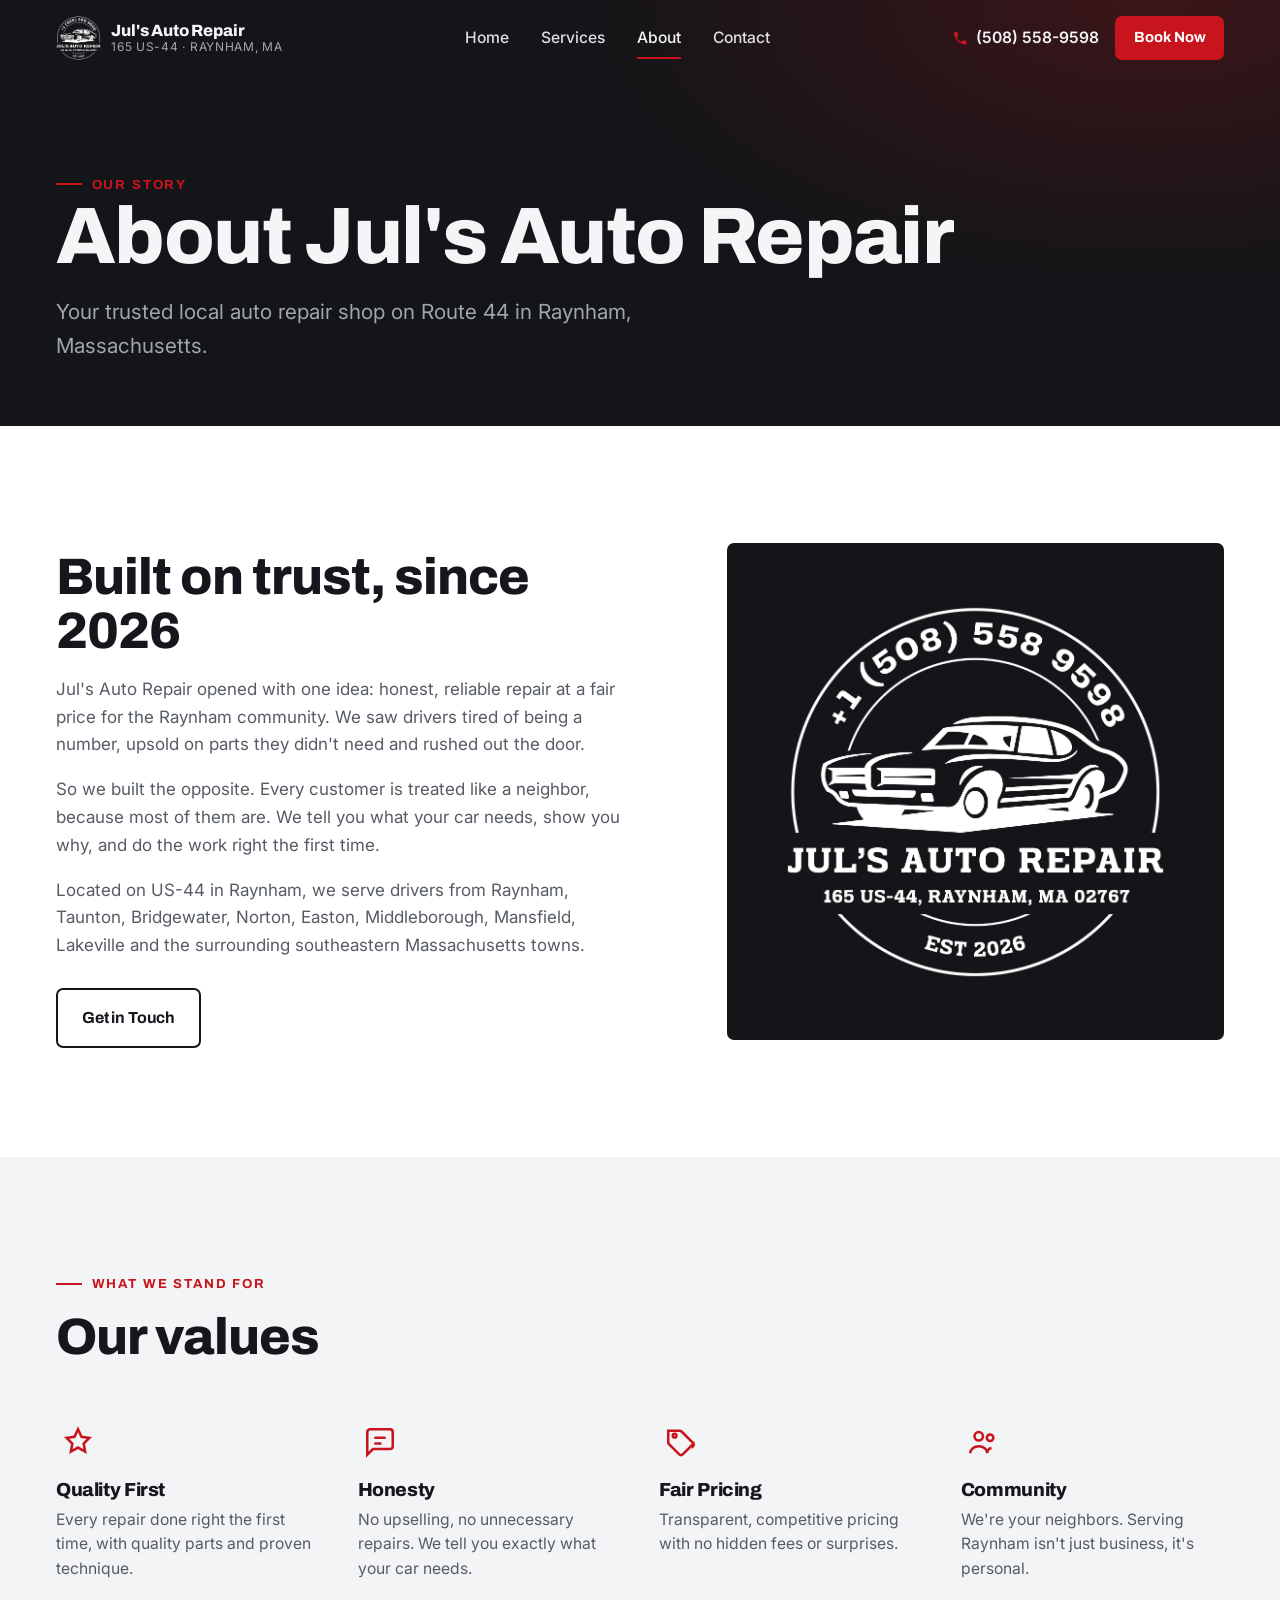
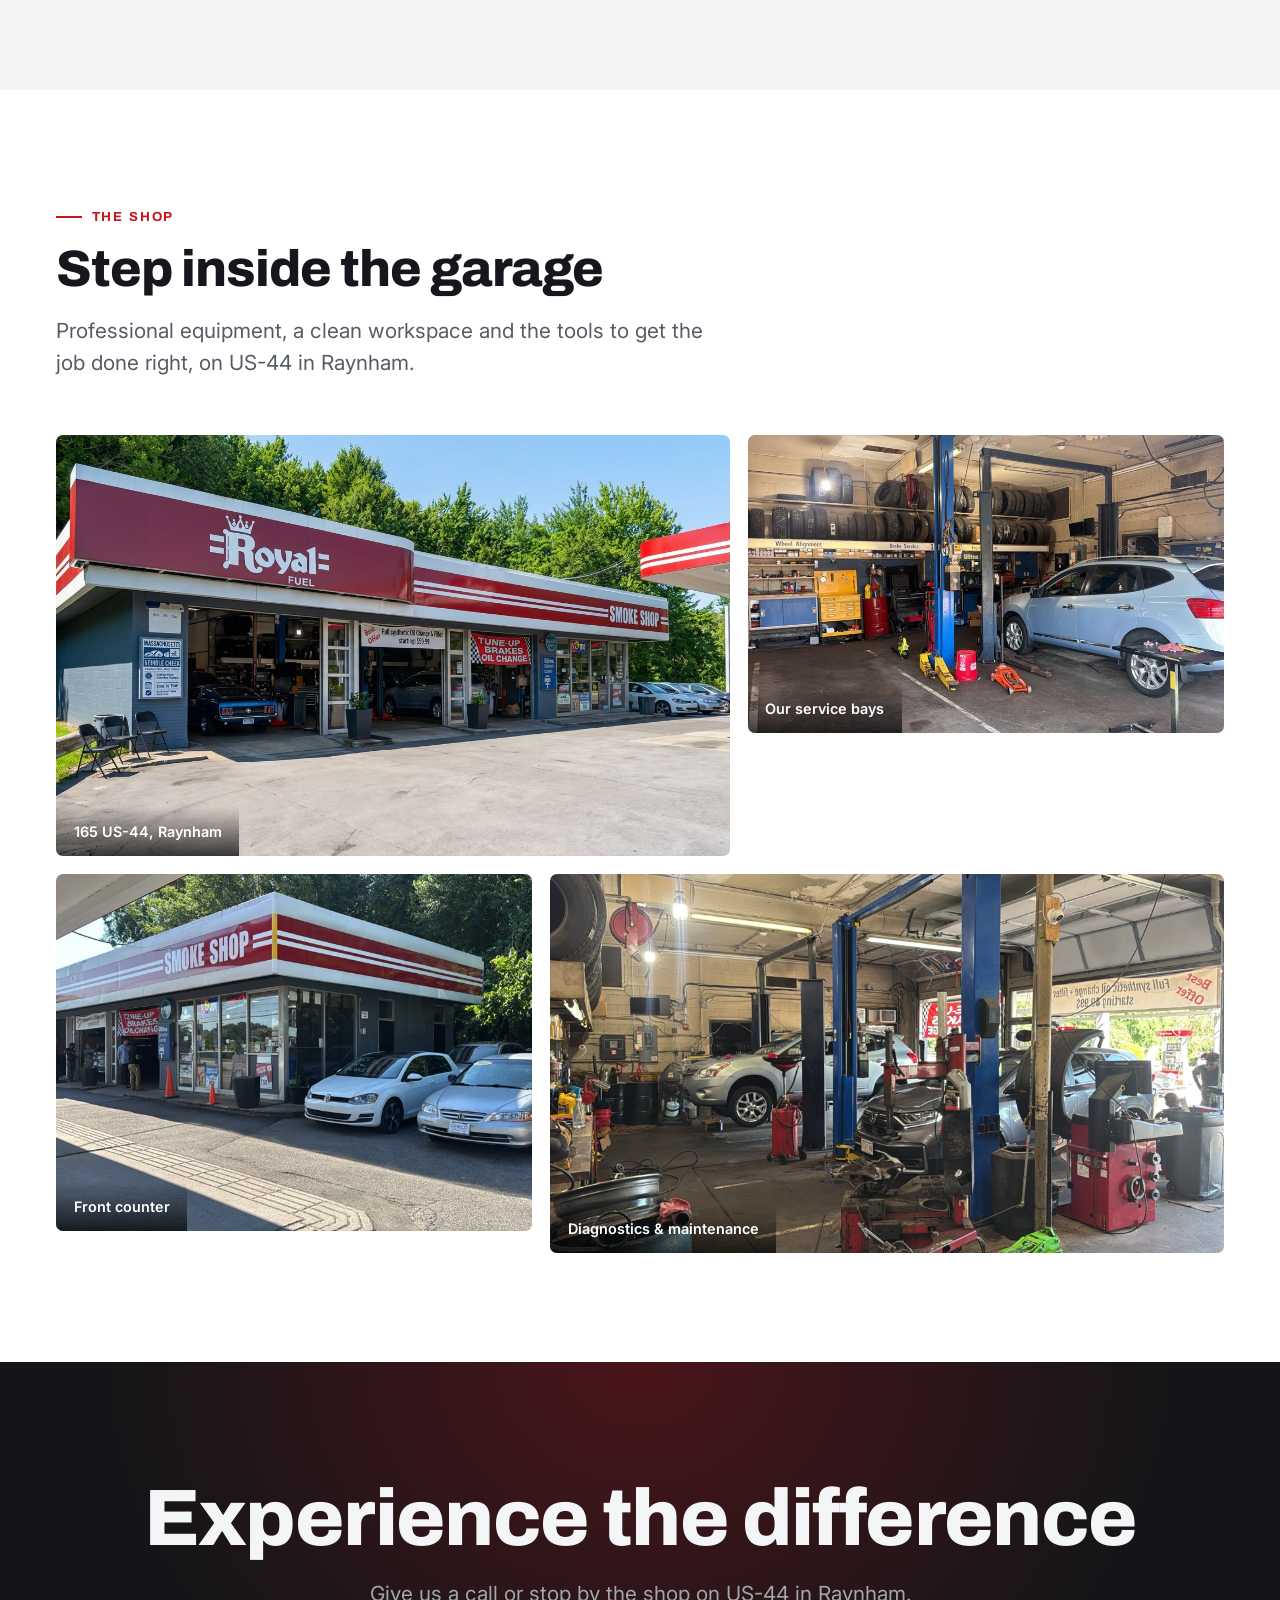
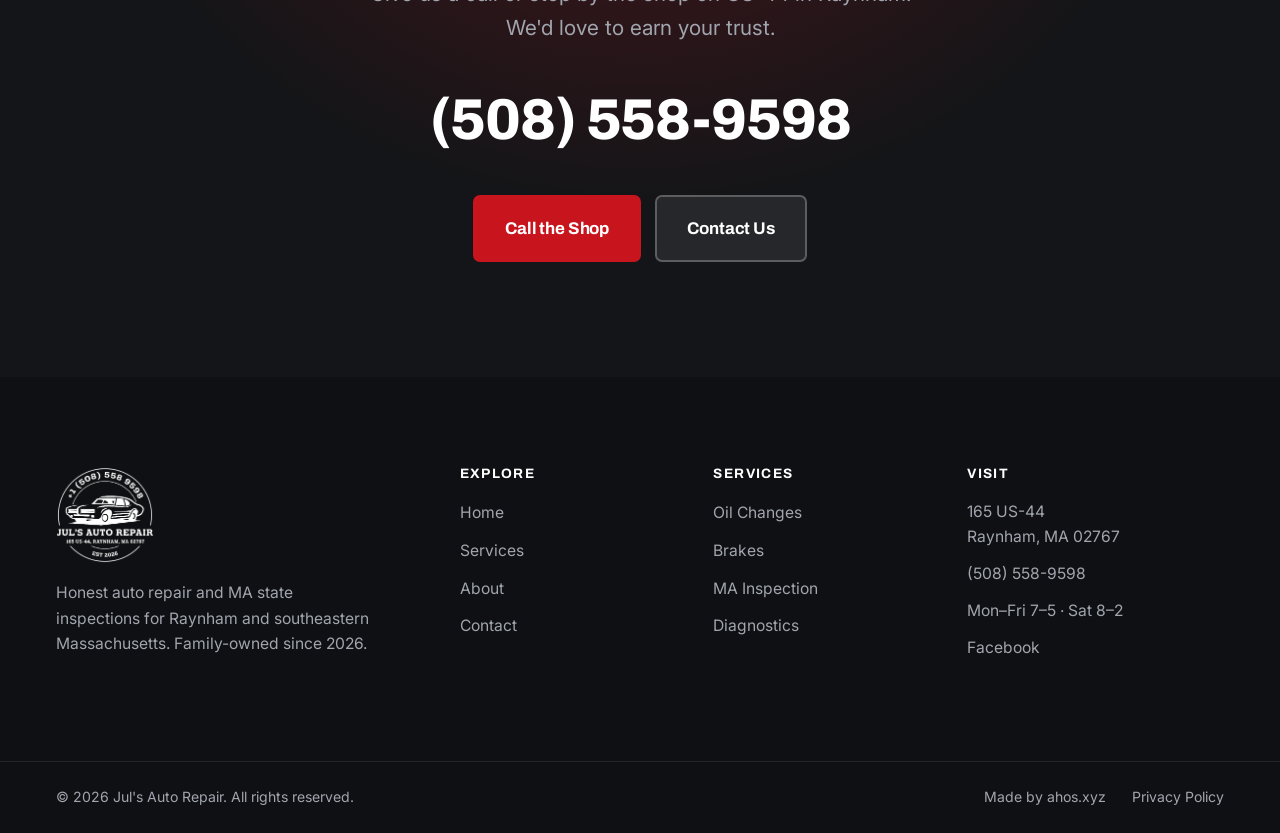
==== commit c95796f9: "Add "Made by ahos.xyz" credit to footer Co-Authored-By: Claude Opus 4.8 <noreply@anthropic.com>" ====
--- a/about.html
+++ b/about.html
@@ -147,7 +147,7 @@
       <li><p>Mon–Fri 7–5 · Sat 8–2</p></li><li><a href="https://www.facebook.com/share/1HEaFSoUfP/?mibextid=wwXIfr" target="_blank" rel="noopener">Facebook</a></li>
     </ul></div>
   </div>
-  <div class="ftr-btm"><div class="ftr-btm-in"><span>&copy; <span id="yr">2026</span> Jul's Auto Repair. All rights reserved.</span><a href="privacy.html">Privacy Policy</a></div></div>
+  <div class="ftr-btm"><div class="ftr-btm-in"><span>&copy; <span id="yr">2026</span> Jul's Auto Repair. All rights reserved.</span><span class="ftr-credits"><a href="https://ahos.xyz" target="_blank" rel="noopener">Made by ahos.xyz</a><a href="privacy.html">Privacy Policy</a></span></div></div>
 </footer>
 <script src="js/main.js"></script>
 </body>
--- a/css/style.css
+++ b/css/style.css
@@ -251,6 +251,8 @@
 .ftr-btm{border-top:1px solid rgba(255,255,255,.08)}
 .ftr-btm-in{max-width:var(--maxw);margin:0 auto;padding:1.5rem var(--pad);display:flex;justify-content:space-between;
   flex-wrap:wrap;gap:1rem;color:var(--on-dark-mut);font-size:.88rem}
+.ftr-credits{display:flex;flex-wrap:wrap;gap:1.6rem}
+.ftr-credits a{color:var(--on-dark-mut)}
 .ftr-btm a:hover{color:#fff}
 
 /* ── SUB-PAGE HERO ──────────────────────────────────── */
